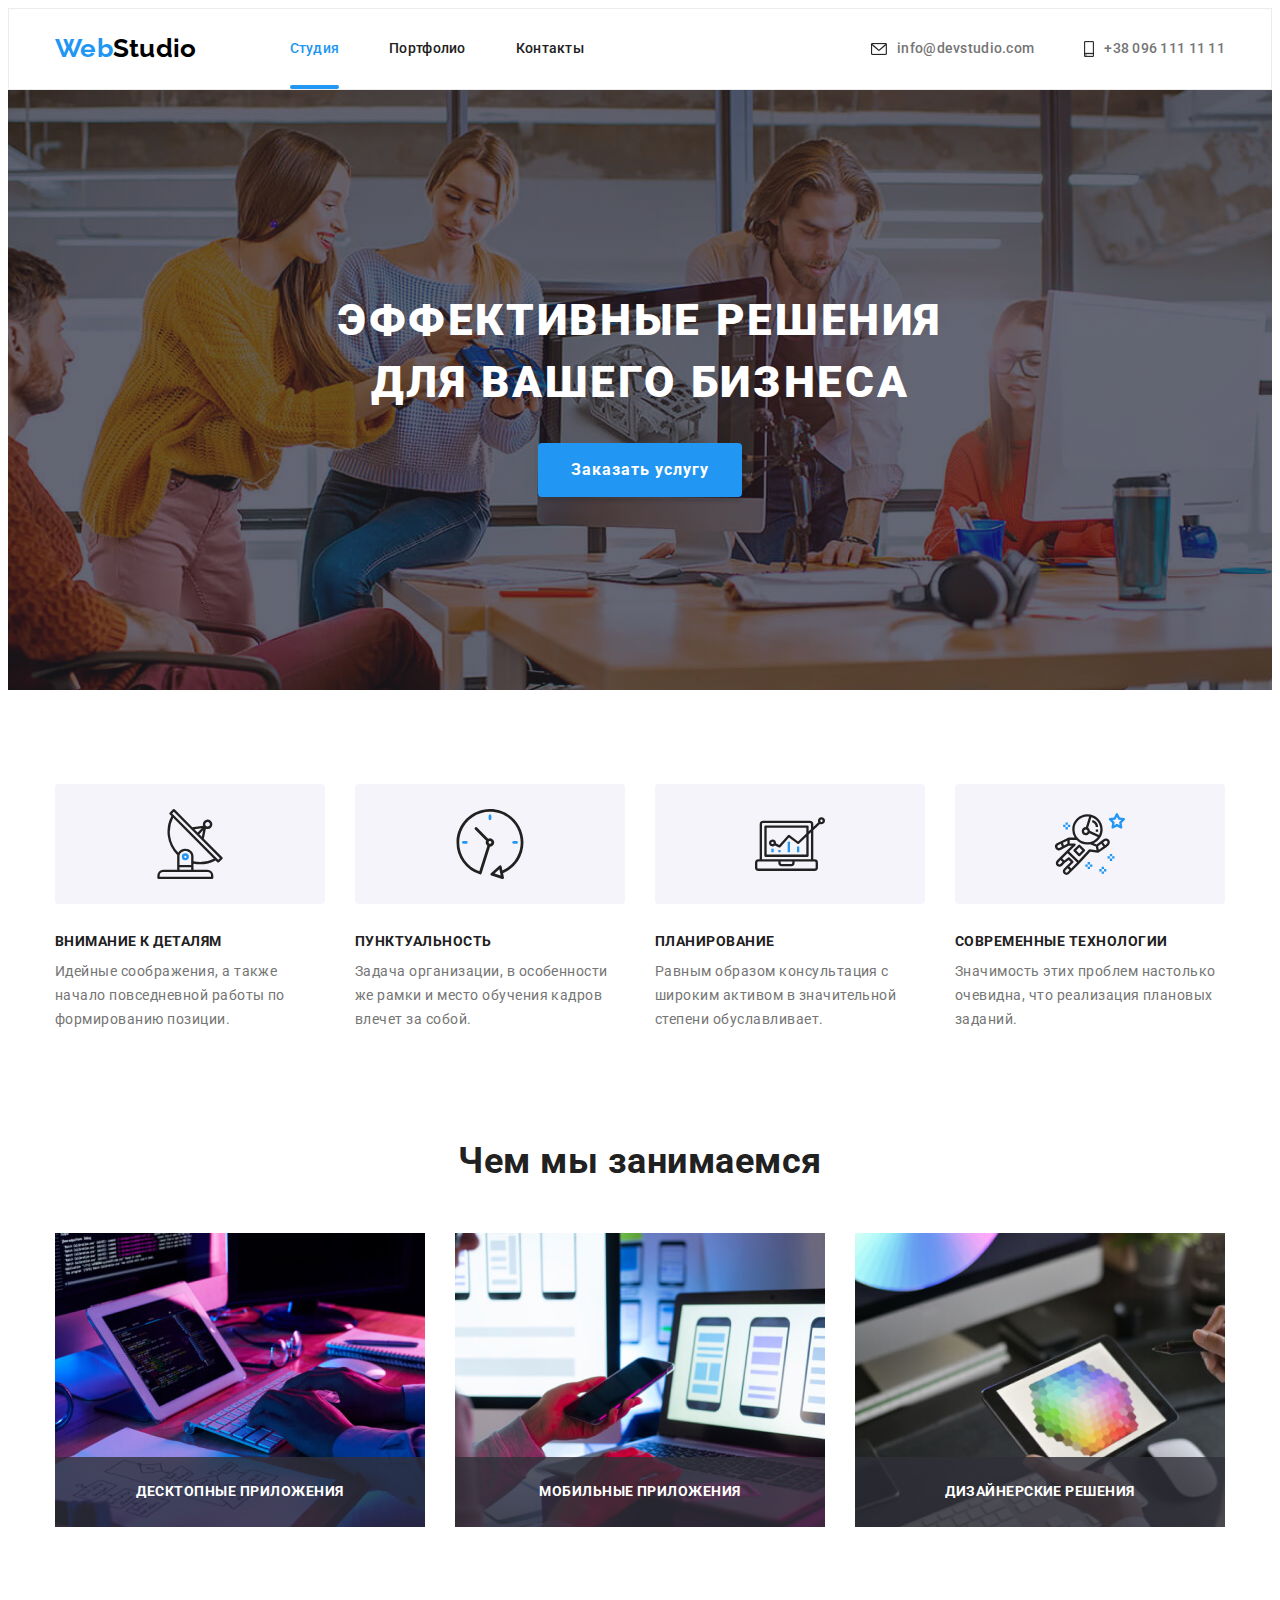
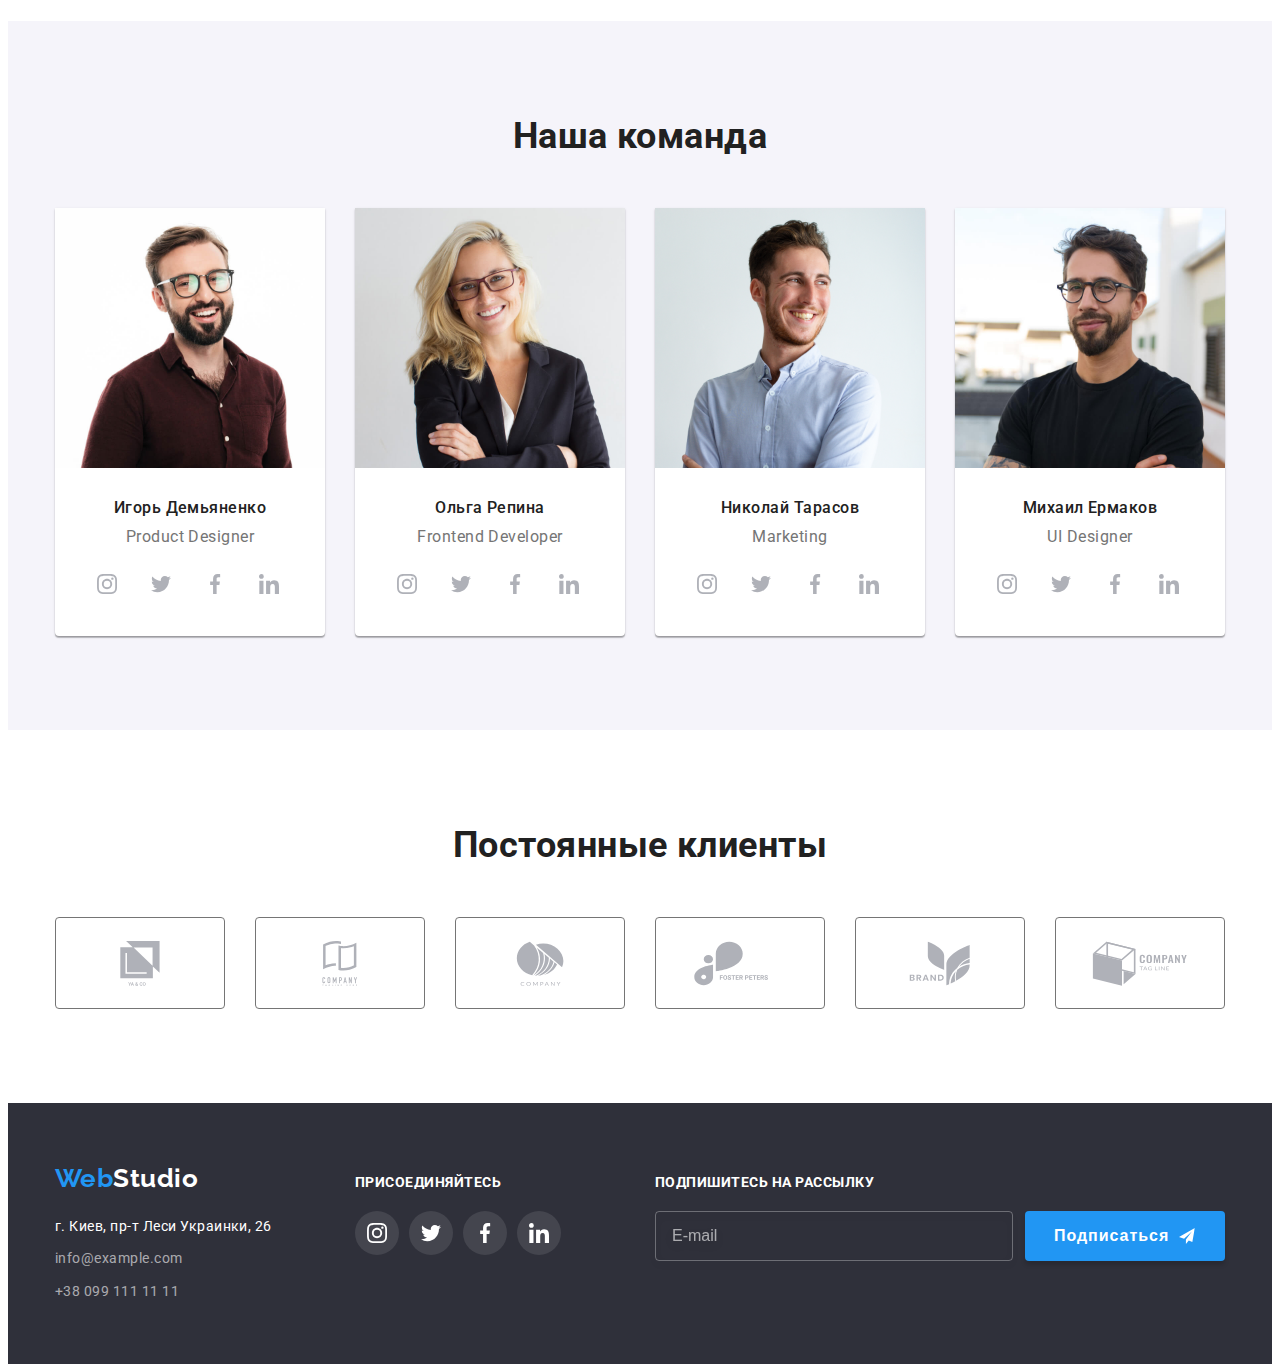
==== index.html @ 67b83950 "Files from H/W 6 copied" ====
<!DOCTYPE html>
<html lang="ru">
  <head>
    <meta charset="UTF-8" />
    <meta http-equiv="X-UA-Compatible" content="IE=edge" />
    <meta name="viewport" content="width=device-width, initial-scale=1.0" />
    <title>Студия</title>
    <link
      rel="stylesheet"
      href="https://cdnjs.cloudflare.com/ajax/libs/modern-normalize/1.0.0/modern-normalize.min.css"
      integrity="sha512-ISS7cAi1PEhQ8jnbJpJZMd29NlhNj4AWYyLOSp2CE/CsHxTCu+r+t0D2yoJudVrd0/8fTVPUVDzY5Tvli75u/g=="
      crossorigin="anonymous"
    />
    <link rel="preconnect" href="https://fonts.gstatic.com" />
    <link
      rel="stylesheet"
      href="https://fonts.googleapis.com/css2?family=Raleway:wght@700&family=Roboto:wght@400;500;700;900&display=swap"
    />
    <link rel="stylesheet" href="./css/main.css" />
  </head>

  <body>
    <!-- Шапка сайта -->
    <header class="header-links">
      <div class="container full-nav">
        <nav class="main-nav">
          <!-- Лого сайта -->
          <div class="full-logo-header">
            <a href="./index.html" lang="en" class="logo-accent link"
              >Web<span class="logo-header link">Studio</span></a
            >
          </div>

          <!-- Навигация на другие страницы -->
          <ul class="site-nav list">
            <li class="item">
              <a href="./index.html" class="link current">Студия</a>
            </li>
            <li class="item">
              <a href="./portfolio.html" class="link">Портфолио</a>
            </li>
            <li class="item"><a href="" class="link">Контакты</a></li>
          </ul>
        </nav>

        <ul class="contacts-header list">
          <li class="item">
            <a href="mailto:info@devstudio.com" class="link">
              <svg class="contacts-icon" width="16" height="12">
                <use href="./images/icons.svg#icon-envelope"></use>
              </svg>
              info@devstudio.com</a
            >
          </li>
          <li class="item">
            <a href="tel:+380961111111" class="link">
              <svg class="contacts-icon" width="10" height="16">
                <use href="./images/icons.svg#icon-smartphone"></use>
              </svg>
              +38 096 111 11 11</a
            >
          </li>
        </ul>
      </div>
    </header>

    <main>
      <!-- Герой -->
      <section class="hero">
        <div class="container">
          <h1 class="hero-title">
            Эффективные решения
            <span class="hero-indent">для вашего бизнеса</span>
          </h1>
          <button data-modal-open type="button" class="hero-button">
            Заказать услугу
          </button>

          <!-- Модальное окно -->
          <div data-modal class="backdrop is-hidden">
            <div class="modal">
              <button
                data-modal-close
                class="modal-close"
                aria-label="Закрыть"
                type="submit"
              >
                <svg class="modal-close-svg">
                  <use href="./images/icons.svg#icon-close"></use>
                </svg>
              </button>

              <form autocomplete="off" class="modal-form">
                <p class="text-modal">
                  Оставьте свои данные, мы вам перезвоним
                </p>
                <label class="form-field">
                  Имя
                  <div class="modal-wrapper">
                    <input
                      type="text"
                      class="form-input"
                      name="name"
                      pattern="^[a-zA-ZА-Яа-яЁё\s]+$"
                    />
                    <svg class="modal-form-svg">
                      <use href="./images/icons.svg#icon-person"></use>
                    </svg>
                  </div>
                </label>

                <label class="form-field">
                  Телефон
                  <div class="modal-wrapper">
                    <input
                      type="tel"
                      class="form-input"
                      name="phone_number"
                      pattern="[0-9]{5,10}"
                    />
                    <svg class="modal-form-svg">
                      <use href="./images/icons.svg#icon-phone"></use>
                    </svg>
                  </div>
                </label>

                <label class="form-field">
                  Почта
                  <div class="modal-wrapper">
                    <input type="email" class="form-input" name="email" />
                    <svg class="modal-form-svg">
                      <use href="./images/icons.svg#icon-email"></use>
                    </svg>
                  </div>
                </label>

                <label class="form-field">
                  <span class="comment">Комментарий</span>
                  <textarea
                    name="comment"
                    placeholder="Введите текст"
                  ></textarea>
                </label>

                <input
                  required
                  type="checkbox"
                  name="terms-checkbox"
                  class="checkbox visually-hidden"
                  id="checkbox"
                />
                <label class="checkbox-label" for="checkbox">
                  Соглашаюсь с рассылкой и принимаю
                  <a
                    class="terms"
                    href="#"
                    target="_blank"
                    rel="noopener noreferrer"
                    >Условия договора</a
                  >
                </label>

                <button class="modal-submit-btn" type="submit">
                  Отправить
                </button>
              </form>
            </div>
          </div>
        </div>
      </section>

      <!-- Преимущества -->
      <section class="section">
        <div class="container">
          <!-- Скрытый смысловой заголовок -->
          <h2 class="visually-hidden">Преимущества</h2>

          <ul class="list benefits">
            <li class="item">
              <div class="thumb-benefits">
                <svg class="benefits-icons-svg">
                  <use href="./images/icons.svg#icon-antenna"></use>
                </svg>
              </div>
              <h3 class="section-title-benefits">Внимание к деталям</h3>
              <p class="section-text-benefits">
                Идейные соображения, а также начало повседневной работы по
                формированию позиции.
              </p>
            </li>

            <li class="item">
              <div class="thumb-benefits">
                <svg class="benefits-icons-svg">
                  <use href="./images/icons.svg#icon-clock"></use>
                </svg>
              </div>
              <h3 class="section-title-benefits">Пунктуальность</h3>
              <p class="section-text-benefits">
                Задача организации, в особенности же рамки и место обучения
                кадров влечет за собой.
              </p>
            </li>

            <li class="item">
              <div class="thumb-benefits">
                <svg class="benefits-icons-svg">
                  <use href="./images/icons.svg#icon-diagram"></use>
                </svg>
              </div>
              <h3 class="section-title-benefits">Планирование</h3>
              <p class="section-text-benefits">
                Равным образом консультация с широким активом в значительной
                степени обуславливает.
              </p>
            </li>

            <li class="item">
              <div class="thumb-benefits">
                <svg class="benefits-icons-svg">
                  <use href="./images/icons.svg#icon-astronaut"></use>
                </svg>
              </div>
              <h3 class="section-title-benefits">Современные технологии</h3>
              <p class="section-text-benefits">
                Значимость этих проблем настолько очевидна, что реализация
                плановых заданий.
              </p>
            </li>
          </ul>
        </div>
      </section>

      <!-- Примеры работ -->
      <section class="section examples">
        <div class="container">
          <h2 class="section-title-main">Чем мы занимаемся</h2>

          <ul class="list examples">
            <li class="examples-element">
              <img
                src="./images/design1.jpg"
                alt="Программирование приложений"
                width="370"
                height="294"
              />
              <div class="overlay-examples">
                <p class="overlay-examples-text">Десктопные приложения</p>
              </div>
            </li>

            <li class="examples-element">
              <img
                src="./images/design2.jpg"
                alt="Создание дизайна приложений"
                width="370"
                height="294"
              />
              <div class="overlay-examples">
                <p class="overlay-examples-text">Мобильные приложения</p>
              </div>
            </li>

            <li class="examples-element">
              <img
                src="./images/design3.jpg"
                alt="Подбор подходящей цветовой гаммы"
                width="370"
                height="294"
              />
              <div class="overlay-examples">
                <p class="overlay-examples-text">Дизайнерские решения</p>
              </div>
            </li>
          </ul>
        </div>
      </section>

      <!-- Команда -->
      <section class="section team">
        <div class="container">
          <h2 class="section-title-main">Наша команда</h2>

          <ul class="list team">
            <li class="team-card">
              <img
                src="./images/product-designer.jpg"
                alt="Фото Игоря Демьяненко"
                width="270"
                height="260"
              />
              <div class="section-team-description">
                <h3 class="section-title-team">Игорь Демьяненко</h3>
                <p class="section-text-team" lang="en">Product Designer</p>

                <!-- Ссылки на соц. сети -->
                <ul class="social-icons">
                  <li class="social-icons-item">
                    <a
                      href=""
                      aria-label="Инстаграм"
                      class="social-icons-link"
                      target="_blank"
                      rel="noopener noreferrer"
                    >
                      <svg class="social-icons-svg">
                        <use href="./images/icons.svg#icon-instagram"></use>
                      </svg>
                    </a>
                  </li>
                  <li class="social-icons-item">
                    <a
                      href=""
                      aria-label="Твиттер"
                      class="social-icons-link"
                      target="_blank"
                      rel="noopener noreferrer"
                    >
                      <svg class="social-icons-svg">
                        <use href="./images/icons.svg#icon-twitter"></use>
                      </svg>
                    </a>
                  </li>
                  <li class="social-icons-item">
                    <a
                      href=""
                      aria-label="Фейсбук"
                      class="social-icons-link"
                      target="_blank"
                      rel="noopener noreferrer"
                    >
                      <svg class="social-icons-svg">
                        <use href="./images/icons.svg#icon-facebook"></use>
                      </svg>
                    </a>
                  </li>
                  <li class="social-icons-item">
                    <a
                      href=""
                      aria-label="Линкедин"
                      class="social-icons-link"
                      target="_blank"
                      rel="noopener noreferrer"
                    >
                      <svg class="social-icons-svg">
                        <use href="./images/icons.svg#icon-linkedin"></use>
                      </svg>
                    </a>
                  </li>
                </ul>
              </div>
            </li>

            <li class="team-card">
              <img
                src="./images/frontend-developer.jpg"
                alt="Фото Ольги Репиной"
                width="270"
                height="260"
              />
              <div class="section-team-description">
                <h3 class="section-title-team">Ольга Репина</h3>
                <p class="section-text-team" lang="en">Frontend Developer</p>

                <!-- Ссылки на соц. сети -->
                <ul class="social-icons">
                  <li class="social-icons-item">
                    <a
                      href=""
                      aria-label="Инстаграм"
                      class="social-icons-link"
                      target="_blank"
                      rel="noopener noreferrer"
                    >
                      <svg class="social-icons-svg">
                        <use href="./images/icons.svg#icon-instagram"></use>
                      </svg>
                    </a>
                  </li>
                  <li class="social-icons-item">
                    <a
                      href=""
                      aria-label="Твиттер"
                      class="social-icons-link"
                      target="_blank"
                      rel="noopener noreferrer"
                    >
                      <svg class="social-icons-svg">
                        <use href="./images/icons.svg#icon-twitter"></use>
                      </svg>
                    </a>
                  </li>
                  <li class="social-icons-item">
                    <a
                      href=""
                      aria-label="Фейсбук"
                      class="social-icons-link"
                      target="_blank"
                      rel="noopener noreferrer"
                    >
                      <svg class="social-icons-svg">
                        <use href="./images/icons.svg#icon-facebook"></use>
                      </svg>
                    </a>
                  </li>
                  <li class="social-icons-item">
                    <a
                      href=""
                      aria-label="Линкедин"
                      class="social-icons-link"
                      target="_blank"
                      rel="noopener noreferrer"
                    >
                      <svg class="social-icons-svg">
                        <use href="./images/icons.svg#icon-linkedin"></use>
                      </svg>
                    </a>
                  </li>
                </ul>
              </div>
            </li>

            <li class="team-card">
              <img
                src="./images/marketing.jpg"
                alt="Фото Николая Тарасова"
                width="270"
                height="260"
              />
              <div class="section-team-description">
                <h3 class="section-title-team">Николай Тарасов</h3>
                <p class="section-text-team" lang="en">Marketing</p>

                <!-- Ссылки на соц. сети -->
                <ul class="social-icons">
                  <li class="social-icons-item">
                    <a
                      href=""
                      aria-label="Инстаграм"
                      class="social-icons-link"
                      target="_blank"
                      rel="noopener noreferrer"
                    >
                      <svg class="social-icons-svg">
                        <use href="./images/icons.svg#icon-instagram"></use>
                      </svg>
                    </a>
                  </li>
                  <li class="social-icons-item">
                    <a
                      href=""
                      aria-label="Твиттер"
                      class="social-icons-link"
                      target="_blank"
                      rel="noopener noreferrer"
                    >
                      <svg class="social-icons-svg">
                        <use href="./images/icons.svg#icon-twitter"></use>
                      </svg>
                    </a>
                  </li>
                  <li class="social-icons-item">
                    <a
                      href=""
                      aria-label="Фейсбук"
                      class="social-icons-link"
                      target="_blank"
                      rel="noopener noreferrer"
                    >
                      <svg class="social-icons-svg">
                        <use href="./images/icons.svg#icon-facebook"></use>
                      </svg>
                    </a>
                  </li>
                  <li class="social-icons-item">
                    <a
                      href=""
                      aria-label="Линкедин"
                      class="social-icons-link"
                      target="_blank"
                      rel="noopener noreferrer"
                    >
                      <svg class="social-icons-svg">
                        <use href="./images/icons.svg#icon-linkedin"></use>
                      </svg>
                    </a>
                  </li>
                </ul>
              </div>
            </li>

            <li class="team-card">
              <img
                src="./images/ui-designer.jpg"
                alt="Фото Михаила Ермакова"
                width="270"
                height="260"
              />
              <div class="section-team-description">
                <h3 class="section-title-team">Михаил Ермаков</h3>
                <p class="section-text-team" lang="en">UI Designer</p>

                <!-- Ссылки на соц. сети -->
                <ul class="social-icons">
                  <li class="social-icons-item">
                    <a
                      href=""
                      aria-label="Инстаграм"
                      class="social-icons-link"
                      target="_blank"
                      rel="noopener noreferrer"
                    >
                      <svg class="social-icons-svg">
                        <use href="./images/icons.svg#icon-instagram"></use>
                      </svg>
                    </a>
                  </li>
                  <li class="social-icons-item">
                    <a
                      href=""
                      aria-label="Твиттер"
                      class="social-icons-link"
                      target="_blank"
                      rel="noopener noreferrer"
                    >
                      <svg class="social-icons-svg">
                        <use href="./images/icons.svg#icon-twitter"></use>
                      </svg>
                    </a>
                  </li>
                  <li class="social-icons-item">
                    <a
                      href=""
                      aria-label="Фейсбук"
                      class="social-icons-link"
                      target="_blank"
                      rel="noopener noreferrer"
                    >
                      <svg class="social-icons-svg">
                        <use href="./images/icons.svg#icon-facebook"></use>
                      </svg>
                    </a>
                  </li>
                  <li class="social-icons-item">
                    <a
                      href=""
                      aria-label="Линкедин"
                      class="social-icons-link"
                      target="_blank"
                      rel="noopener noreferrer"
                    >
                      <svg class="social-icons-svg">
                        <use href="./images/icons.svg#icon-linkedin"></use>
                      </svg>
                    </a>
                  </li>
                </ul>
              </div>
            </li>
          </ul>
        </div>
      </section>

      <!-- Постоянные клиенты -->
      <section class="section">
        <div class="container">
          <h2 class="section-title-main">Постоянные клиенты</h2>
          <ul class="list clients">
            <li class="client-card">
              <a
                href=""
                aria-label="Ya & Co"
                class="client-card-link link"
                target="_blank"
                rel="noopener noreferrer"
              >
                <svg class="client-icons-svg">
                  <use href="./images/icons.svg#icon-group"></use>
                </svg>
              </a>
            </li>

            <li class="client-card">
              <a
                href=""
                aria-label="Company Tagline Here"
                class="client-card-link link"
                target="_blank"
                rel="noopener noreferrer"
              >
                <svg class="client-icons-svg">
                  <use href="./images/icons.svg#icon-group2"></use>
                </svg>
              </a>
            </li>

            <li class="client-card">
              <a
                href=""
                aria-label="Company"
                class="client-card-link link"
                target="_blank"
                rel="noopener noreferrer"
              >
                <svg class="client-icons-svg">
                  <use href="./images/icons.svg#icon-group3"></use>
                </svg>
              </a>
            </li>

            <li class="client-card">
              <a
                href=""
                aria-label="Foster Peters"
                class="client-card-link link"
                target="_blank"
                rel="noopener noreferrer"
              >
                <svg class="client-icons-svg">
                  <use href="./images/icons.svg#icon-group4"></use>
                </svg>
              </a>
            </li>

            <li class="client-card">
              <a
                href=""
                aria-label="Brand"
                class="client-card-link link"
                target="_blank"
                rel="noopener noreferrer"
              >
                <svg class="client-icons-svg">
                  <use href="./images/icons.svg#icon-group5"></use>
                </svg>
              </a>
            </li>

            <li class="client-card">
              <a
                href=""
                aria-label="Company Tag Line"
                class="client-card-link link"
                target="_blank"
                rel="noopener noreferrer"
              >
                <svg class="client-icons-svg">
                  <use href="./images/icons.svg#icon-group6"></use>
                </svg>
              </a>
            </li>
          </ul>
        </div>
      </section>
    </main>

    <!-- Футер -->
    <footer class="footer-links">
      <div class="container">
        <div class="address">
          <div class="full-logo-footer">
            <a href="./index.html" lang="en" class="logo-accent link"
              >Web<span class="logo-footer link">Studio</span></a
            >
          </div>
          <address>
            <ul class="list">
              <li class="footer-address">
                <a
                  class="map-link link"
                  href="https://goo.gl/maps/onrn5g9ZaPqnStBHA"
                  target="_blank"
                  rel="noopener noreferrer"
                  >г. Киев, пр-т Леси Украинки, 26</a
                >
              </li>
              <li class="contacts-footer">
                <a href="mailto:info@example.com" class="link"
                  >info@example.com</a
                >
              </li>
              <li class="contacts-footer">
                <a href="tel:+380991111111" class="link">+38 099 111 11 11</a>
              </li>
            </ul>
          </address>
        </div>

        <!-- Ссылки на соц. сети -->
        <div class="social-media-footer">
          <h3 class="section-title-footer">присоединяйтесь</h3>
          <ul class="social-icons-footer list">
            <li class="social-icons-item">
              <a
                href=""
                aria-label="Инстаграм"
                class="social-icons-link"
                target="_blank"
                rel="noopener noreferrer"
              >
                <svg class="footer social-icons-svg">
                  <use href="./images/icons.svg#icon-instagram"></use>
                </svg>
              </a>
            </li>
            <li class="social-icons-item">
              <a
                href=""
                aria-label="Твиттер"
                class="social-icons-link"
                target="_blank"
                rel="noopener noreferrer"
              >
                <svg class="social-icons-svg">
                  <use href="./images/icons.svg#icon-twitter"></use>
                </svg>
              </a>
            </li>
            <li class="social-icons-item">
              <a
                href=""
                aria-label="Фейсбук"
                class="social-icons-link"
                target="_blank"
                rel="noopener noreferrer"
              >
                <svg class="social-icons-svg">
                  <use href="./images/icons.svg#icon-facebook"></use>
                </svg>
              </a>
            </li>
            <li class="social-icons-item">
              <a
                href=""
                aria-label="Линкедин"
                class="social-icons-link"
                target="_blank"
                rel="noopener noreferrer"
              >
                <svg class="social-icons-svg">
                  <use href="./images/icons.svg#icon-linkedin"></use>
                </svg>
              </a>
            </li>
          </ul>
        </div>

        <!-- Подписаться на рассылку в футере -->
        <div class="subscription-footer">
          <form autocomplete="off" class="footer-form">
            <h3 class="section-title-footer">Подпишитесь на рассылку</h3>
            <div>
              <label class="form-field">
                <input
                  type="email"
                  class="form-input"
                  name="email"
                  placeholder="E-mail"
                />
              </label>

              <button class="mail-submit-btn" type="submit">
                Подписаться
                <svg class="footer-form-svg">
                  <use href="./images/icons.svg#icon-send"></use>
                </svg>
              </button>
            </div>
          </form>
        </div>
      </div>
    </footer>
    <script src="./js/modal.js"></script>
  </body>
</html>
---- css/main.css ----
/* 
* Палитра 
*/

:root {
   --main-font: 'Roboto', sans-serif;
   --logo-font: 'Raleway', sans-serif;
   --accent-color: #2196f3;
   --body-hero-color: #fff;
   --title-color: #212121;
   --footer-contacts-color: rgba(255,255,255,.6);
   --main-text-color: #757575;
   --header-studio-color: #000;
   --hero-btn-shadow: 0px 4px 4px rgba(0,0,0,.15);
   --team-box-shadow: 0px 1px 3px rgba(0,0,0,0.12), 0px 1px 1px rgba(0,0,0,.14), 0px 2px 1px rgba(0,0,0,.2);
   --project-hover: 0px 1px 1px rgba(0,0,0,.12), 0px 4px 4px rgba(0,0,0,.06), 1px 4px 6px rgba(0,0,0,.16);
   --header-border: #ececec;
   --project-border: #eee;
   --bcg-team-color: #f5f4fa;
   --bcg-footer-color: #2f303a;
   --bcg-hero-color: #c4c4c4;
   --hero-overlay: rgba(47,48,58,.4), rgba(47,48,58,.4);
   --portfolio-btn-shadow: 0px 3px 1px rgba(0,0,0,.1), 0px 1px 2px rgba(0,0,0,.08), 0px 2px 2px rgba(0,0,0,.12);
   --social-icons-team: #afb1b8;
   --bcg-footer-icons: rgba(255,255,255,.1);
   --backdrop-color:  rgba(0,0,0,.2);
   --modal-window-shadow: 0px 1px 3px rgba(0,0,0,.12), 0px 1px 1px rgba(0,0,0,.14), 0px 2px 1px rgba(0,0,0,.2);
   --modal-close-btn: #0000001A;
   --trans-duration: 250ms;
   --trans-timing: cubic-bezier(.4,0,.2,1);
   --overlay-portfolio-bcg: rgba(33,150,243,.9);
   --overlay-examples-bcg: rgba(47,48,58,.8);
   --modal-fields-border: rgba(33,33,33,.2);
   --placeholder-modal: rgba(117,117,117,.5);
   --placeholder-footer: rgba(255,255,255,.6);
   --border-footer-mail: rgba(255,255,255,.3);
   --input-footer-mail: drop-shadow(0px 4px 4px rgba(0,0,0,.15));
   --btn-bcg-focus: #188CE8;
}

/* 
* Общие стили для хедера (лого, навигация, контакты) и шрифты
*/


html { box-sizing: border-box; }

*,
*::after,
*::before {
	box-sizing: inherit;
}

h1,
h2,
h3,
h4,
h5,
h6,
p {
	margin-top: 0;
}

body {
   font-family: var(--main-font);
   letter-spacing: .03em;
   color: var(--main-text-color);

   background-color: var(--body-hero-color);
}

.list { 
   list-style: none; 
   padding-left: 0;
	margin: 0;
}

.flex-element-link,
.link { 
   text-decoration: none; 
}

.section { padding: 94px 0; }

.container {
   width: 1200px;
   padding-left: 15px;
   padding-right: 15px;
   margin: 0 auto;
}

.full-nav,
.main-nav {
   display: flex;
   align-items: center;
}

.header-links {
   font-size: 14px;
   font-weight: 500;
   line-height: 1.14;
   letter-spacing: .02em;

   border: 1px solid var(--header-border);
}

.full-logo-header { 
   padding-top: 24px;
   padding-bottom: 25px;
}

.logo-accent {
   font-family: var(--logo-font);
   font-size: 26px;
   font-weight: 700;
   line-height: 1.2;
}

.logo-header {
   font-family: var(--logo-font);
   font-size: 26px;
   font-weight: 700;
   line-height: 1.2;
   color: var(--header-studio-color);

   transition: color var(--trans-duration) var(--trans-timing);
}

.logo-accent,
.logo-header:hover,
.logo-header:focus,
.site-nav .link:hover,
.site-nav .link:focus,
.site-nav .link.current,
.contacts-header .link:hover,
.contacts-header .link:focus {
   color: var(--accent-color);
}

.site-nav { 
   display: flex;
   margin-left: 93px;
}

.site-nav .item:not(:last-child) { margin-right: 50px; }

.site-nav .link { 
   display: block;
   padding-top: 32px;
   padding-bottom: 32px;

   color: var(--title-color); 

   transition: color var(--trans-duration) var(--trans-timing);
}

.site-nav .current { position: relative; }

.site-nav .current::after {
   position: absolute;
   bottom: 0;

   display: block;
   width: 100%;
   height: 4px;

   background-color: var(--accent-color);
   border-radius: 2px;
   content: "";
}

.contacts-header { 
   display: flex; 
   margin-left: auto;
}

.contacts-header .item + .item { margin-left: 50px; }

.contacts-header .link { 
   display: flex;
   align-items: center;
   padding-top: 32px;
   padding-bottom: 32px;

   color: var(--main-text-color); 

   transition: color var(--trans-duration) var(--trans-timing);
}

.contacts-icon { 
   margin-right: 10px;

   stroke: currentColor;
}

/* 
* Общие стили для основного контента (стиль текста, списков, кнопок и ссылок)
*/

.section-title-main {
   margin-bottom: 50px;

   font-size: 36px;
   font-weight: 700;
   line-height: 1.2;
   color: var(--title-color);
   text-align: center;
}

.visually-hidden {
   position: absolute;

   width: 1px;
   height: 1px;
   padding: 0;
   margin: -1px;

   white-space: nowrap;
   clip-path: inset(100%);
   clip: rect(0 0 0 0);
   overflow: hidden;

   border: 0;
}

.hero-button,
.portfolio-button {
   font-family: inherit;
   cursor: pointer;
}

img {
   display: block;
   height: auto;
   max-width: 100%;
   margin: 0;
}

/* 
* Основной контент страницы "Студия" (герой, преимущества, примеры работ и презентация команды)
*/

/* Герой - главный баннер (слоган и кнопка "Заказать услугу") */ 
.hero { 
   height: 600px;
   max-width: 1600px;
   padding-top: 200px;
   padding-bottom: 200px;
   margin-left: auto;
   margin-right: auto;

   text-align: center; 

   background-color: var(--bcg-hero-color);
   background-image: linear-gradient(to top, var(--hero-overlay)), url(../images/hero.jpg);
   background-position: center;
   background-repeat: no-repeat;
   background-size: cover;
}

.hero-title {
   margin-bottom: 30px;

   font-size: 44px;
   font-weight: 900;
   line-height: 1.4;
   letter-spacing: .06em;
   color: var(--body-hero-color);
   text-transform: uppercase;
}

.hero-indent { display: block; }

.mail-submit-btn,
.modal-submit-btn,
.hero-button {
   min-width: 200px;
   padding: 10px 32px;

   font-size: 16px;
   font-weight: 700;
   line-height: 2;
   letter-spacing: .06em;
   color: var(--body-hero-color);
   text-align: center;

   background-color: var(--accent-color);
   border: 1px solid transparent;
   border-radius: 4px;
   box-shadow: var(--hero-btn-shadow);
   transition: background-color var(--trans-duration) var(--trans-timing);
}

.mail-submit-btn:hover,
.mail-submit-btn:focus,
.modal-submit-btn:hover,
.modal-submit-btn:focus,
.hero-button:hover,
.hero-button:focus {
   background-color: var(--btn-bcg-focus);
}

/* Модальное окно */
.backdrop {
   position: fixed;
   top: 0;
   left: 0;

   width: 100%;
   height: 100%;

   background-color: var(--backdrop-color);
   opacity: 1;
   transition: opacity var(--trans-duration) var(--trans-timing);
}

.backdrop.is-hidden {
   pointer-events: none;

   opacity: 0;
   visibility: hidden;
   transition: opacity var(--trans-duration) var(--trans-timing), visibility var(--trans-duration) var(--trans-timing);
}

.backdrop.is-hidden .modal {
   opacity: 0;
   transform: translate(-50%, -50%) scale(0.9);
   transition: opacity var(--trans-duration) var(--trans-timing), transform var(--trans-duration) var(--trans-timing);
}

.modal {
   position: absolute;
   top: 50%;
   left: 50%;

   padding: 40px;
   width: 100%;
   max-width: 528px;
   min-height: 581px;

   background-color: var(--body-hero-color);
   box-shadow: var(--modal-window-shadow);
   border-radius: 4px;
   
   opacity: 1;
   transform: translate(-50%, -50%) scale(1);
   transition: transform var(--trans-duration) var(--trans-timing), opacity var(--trans-duration) var(--trans-timing);
}

.modal-close {
   position: absolute;
   top: 8px;
   right: 8px;

   display: flex;
   align-items: center;
   width: 30px;
   height: 30px;
   padding: 6px;

   background-color: var(--body-hero-color);
   border: 1px solid var(--modal-close-btn);
   border-radius: 30px;
   transition: fill var(--trans-duration) var(--trans-timing);
}

.modal-form-svg,
.modal-close-svg {
   width: 18px;
   height: 18px;

   fill: var(--header-studio-color);
}

.modal-close:hover .modal-close-svg,
.modal-close:focus .modal-close-svg {
   fill: var(--accent-color);
}

.text-modal {
   margin: 0;

   font-weight: 700;
   font-size: 20px;
   line-height: 1.15;
   text-align: center;
   color: var(--title-color);
}

.form-field {
   display: inline-block;

   width: 100%;
   margin-top: 10px;

   font-size: 12px;
   line-height: 1.16;
   letter-spacing: .01em;
   text-align: left; 
}

.form-field input {
   height: 40px;
   padding: 11px 12px 11px 39px;
}

.form-field input:focus:invalid + .modal-form-svg,
.form-field input:focus:invalid {
   color: red;
   fill: red;

   border-color: red;
}

.form-field input,
.form-field textarea {
   width: 100%;

   border: 1px solid var(--modal-fields-border);
   border-radius: 4px;
   transition: border var(--trans-duration) var(--trans-timing);
}

.form-field input:focus,
.form-field textarea:focus {
   border: 1px solid var(--accent-color);
   outline: none;
}

.form-field input:focus + .modal-form-svg { fill: var(--accent-color); }

.modal-wrapper {
   position: relative;

   padding-top: 4px;
}

.modal-form-svg {
   position: absolute;
   bottom: 11px;
   left: 12px;

   fill: var(--title-color);
}

.comment {
   display: inline-block;

   margin-bottom: 4px;
}

.form-field textarea {
   height: 120px;
   padding: 12px 16px;

   resize: none;
}

.form-field textarea::placeholder {
   font-size: 14px;
   line-height: 1.14;
   letter-spacing: .01em;
   color: var(--placeholder-modal);
}

.checkbox-label {
   display: inline-block;
   justify-content: center;

   margin-top: 20px;
   margin-bottom: 30px;

   font-size: 14px;
   line-height: 1.7;
   text-align: center;
}

.checkbox-label .terms {
   color: var(--accent-color);
}

.checkbox-label::before {
   display: inline-block;

   width: 16px;
   height: 15px;
   margin-right: 5px;

   border: 2px solid var(--title-color);
   border-radius: 2px;
   content: "";
   transform: translateY(15%);
   transition: border var(--trans-duration) var(--trans-timing);
}

.checkbox-label::before:focus {
   border: 1px solid var(--accent-color);
   outline: none;
}

.checkbox:checked + .checkbox-label::before {
   background-color: var(--accent-color);
   background-image: url("../images/check.svg");
   background-size: contain;
   background-position: center;
   background-repeat: no-repeat;
   background-origin: border-box;
   border-color: var(--accent-color);
   transition: background-color var(--trans-duration) var(--trans-timing), background-image var(--trans-duration) var(--trans-timing);
}

/* Преимущества работы со студией */
.benefits { display: flex; }

.benefits .item { width: 270px; }

.benefits .item:not(:last-child) { margin-right: 30px; }

.thumb-benefits { 
   display: flex;
   align-items: center;
   justify-content: center;

   height: 120px;
   margin-bottom: 30px;

   background-color: var(--bcg-team-color); 
   border-radius: 4px;
}

.benefits-icons-svg { height: 70px; }

.overlay-examples-text,
.section-title-benefits {
   font-size: 14px;
   font-weight: 700;
   line-height: 1.14;
   color: var(--title-color);
   text-transform: uppercase;
}

.section-title-benefits,
.section-title-team {
   margin-bottom: 10px;
}

.section-text-benefits {
   font-size: 14px;
   line-height: 1.7;   
}

/* Примеры работ */
.examples { padding-top: 0; }

.examples .list { display: flex; }

.examples-element:not(:last-child) { margin-right: 30px; }

.examples-element { position: relative; }

.overlay-examples {
   position: absolute;
   bottom: 0;
   left: 0;

   display: flex;
   align-items: center;
   justify-content: center;
   width: 100%;
   height: 70px;

   background-color: var(--overlay-examples-bcg);
}

.overlay-examples-text {
   margin: 0;

   color: var(--body-hero-color);
}

/* Команда - секция с именами, должностями и фото */
.team { background-color: var(--bcg-team-color); }

.team .list { display: flex; }

.team-card { 
   width: 270px;
   margin-right: 0;

   background: var(--body-hero-color);
   border-radius: 0px 0px 4px 4px;
   box-shadow: var(--team-box-shadow);
}

.team-card:not(:last-child) { margin-right: 30px; }

.section-team-description { padding: 30px; }

.section-title-team {
   font-size: 16px;
   font-weight: 500;
   line-height: 1.2;
   color: var(--title-color);
   text-align: center;
}

.section-text-team {
   margin-bottom: 16px;

   font-size: 16px;
   line-height: 1.2;
   text-align: center;
}

/* Ссылки на соц. сети в команде */
.social-icons-footer,
.social-icons {
   display: inline-flex;
   padding-left: 0;

   list-style: none; 
}

.social-icons-item:not(:last-child) { margin-right: 10px; }

.social-icons-link {
   display: flex;
   align-items: center;
   justify-content: center;
   width: 44px;
   height: 44px;

   border-radius: 50%;
   transition: fill var(--trans-duration) var(--trans-timing), background-color var(--trans-duration) var(--trans-timing);
}

.social-icons-svg {
   width: 20px;
   height: 20px;

   fill: var(--social-icons-team);

   transition: fill var(--trans-duration) var(--trans-timing);
}

.social-icons-link:hover .social-icons-svg, 
.social-icons-link:focus .social-icons-svg { 
   fill: var(--body-hero-color); 
}

.social-icons-link:hover,
.social-icons-link:focus { 
   background-color: var(--accent-color); 
}

/* Постоянные клиенты */
.clients {
   display: flex;
   align-items: center;
   justify-content: center;
}

.client-card:not(:last-child) { margin-right: 30px; }

.client-card-link {
   display: flex;
   align-items: center;
   justify-content: center;
   height: 92px;
   width: 170px;

   border: 1px solid var(--main-text-color);
   box-sizing: border-box;
   border-radius: 4px;
   transition: fill var(--trans-duration) var(--trans-timing), border-color var(--trans-duration) var(--trans-timing);
}

.client-icons-svg { 
   width: 106px;
   height: 45px;

   fill: var(--social-icons-team);
   transition: fill var(--trans-duration) var(--trans-timing);
}

.client-card-link:hover,
.client-card-link:focus,
.client-card-link:hover .client-icons-svg,
.client-card-link:focus .client-icons-svg { 
   fill: var(--accent-color); 
   border-color: var(--accent-color);
}

/* 
* Общие стили для футера (лого, ссылки с адресом и контактами)
*/

.footer-links {
   padding: 60px 15px;
   margin: 0 auto;

   background-color: var(--bcg-footer-color);
}

.footer-links .container { 
   display: flex;
   width: 1200px;
   align-items: baseline;
   flex-wrap: nowrap;

   font-family: var(--main-font); 
}

.social-media-footer { margin-right: 30px; }

.address,
.social-media-footer {
   width: 270px;
}

.footer-links .address { 
   margin-right: 30px; 
}

.full-logo-footer { 
   margin-bottom: 20px;
}

.logo-footer {
   font-family: var(--logo-font);
   font-size: 26px;
   font-weight: 700;
   line-height: 1.2;
}

.map-link,
.logo-footer {
   color: var(--body-hero-color);

   transition: color var(--trans-duration) var(--trans-timing);
}

.contacts-footer { margin-top: 9px; }

.contacts-footer .link { 
   color: var(--footer-contacts-color); 

   transition: color var(--trans-duration) var(--trans-timing);
}

.map-link,
.contacts-footer {
   font-size: 14px;
   font-style: normal;
   line-height: 1.7;
}

.logo-footer:hover,
.logo-footer:focus,
.map-link:hover,
.map-link:focus,
.contacts-footer .link:hover,
.contacts-footer .link:focus {
   color: var(--accent-color);
}

/* Ссылки на соц. сети в футере */
.section-title-footer {
   margin-bottom: 20px;

   font-style: normal;
   font-size: 14px;
   font-weight: 700;
   line-height: 1.17;
   color: var(--body-hero-color);
   text-transform: uppercase;
}

.social-icons-footer .social-icons-svg { fill: var(--body-hero-color); }

.social-icons-footer .social-icons-link { 
   background-color: var(--bcg-footer-icons); 
   transition: background-color var(--trans-duration) var(--trans-timing);
}

.social-icons-link:hover,
.social-icons-link:focus { 
   background-color: var(--accent-color); 
}

/* Подписаться на рассылку в футере */
.subscription-footer {
   margin-left: auto;
}

.footer-form .form-field { margin-top: 0; }

.footer-form div { 
   display: flex;
   align-items: center;
}

.footer-form input {
   width: 358px;
   height: 50px;
   padding: 15px 16px;

   background: transparent;
   border: 1px solid var(--border-footer-mail);
   border-radius: 4px;
   outline: none;
   filter: var(--input-footer-mail);
   transition: border var(--trans-duration) var(--trans-timing);
}

.footer-form input,
.footer-form input::placeholder {
   font-size: 16px;
   line-height: 1.25;
   color: var(--placeholder-footer);
}

.footer-form input:focus {
   border: 1px solid var(--accent-color);
}

.mail-submit-btn {
   display: flex;
   justify-content: center;
   align-items: center;
   width: 200px;
   height: 50px;
   padding-left: 28px;
   padding-right: 29px;
   margin-left: 12px;
}

.mail-submit-btn::after .footer-form-svg {
   width: 24px;
   height: 24px;

   content: "";
}

.footer-form-svg {
   width: 24px;
   height: 24px;
   margin-left: 10px;

   fill: var(--body-hero-color);
}

/* 
* Основной контент страницы "Портфолио" (фильтр из кнопок и примеры проектов)
*/

.filter { 
   display: flex;
   justify-content: center;
   margin-bottom: 50px;

   text-align: center; 
}

.filter-item:not(:last-child) { margin-right: 8px; }

.portfolio-button {
   display: inline-block;
   min-width: 73px;
   padding: 6px 22px;

   font-size: 16px;
   font-weight: 500;
   line-height: 1.6;
   color: var(--title-color);
   text-align: center;

   background-color: var(--bcg-team-color);
   border: 1px solid transparent;
   border-radius: 4px;
   transition: color var(--trans-duration) var(--trans-timing), background-color var(--trans-duration) var(--trans-timing), box-shadow var(--trans-duration) var(--trans-timing);
}

.portfolio-button.current,
.portfolio-button:hover,
.portfolio-button:focus {
   color: var(--body-hero-color);

   background-color: var(--accent-color);
   box-shadow: var(--portfolio-btn-shadow);
}

/* Примеры работ */
.flex {
   display: flex;
   flex-wrap: wrap;
}

.flex-element { 
   width: 370px;
   margin-bottom: 30px; 
   margin-right: 30px;
}

.flex-element-link { 
   display: block; 

   transition: box-shadow var(--trans-duration) var(--trans-timing), opacity var(--trans-duration) var(--trans-timing);
}

.flex-element-link:hover,
.flex-element-link:focus { 
   box-shadow: var(--project-hover);
}

.flex-element:nth-child(3n) { margin-right: 0; }

.flex-element:nth-last-child(-n + 3) { margin-bottom: 0; }

.section-project-description {
   padding: 20px 24px;
   margin-bottom: 0;

   border: 1px solid var(--project-border);
   border-top: 0;
}

.section-title-project {
   margin-bottom: 4px;

   font-size: 18px;
   font-weight: 700;
   line-height: 2;
   letter-spacing: .06em;
   color: var(--title-color);
}

.section-text-project {
   margin-bottom: 0;

   color: var(--main-text-color);
   font-size: 16px;
   line-height: 2;
}

.flex-img { 
   position: relative; 

   overflow: hidden;
}

.overlay-project {
   position: absolute;
   top: 0;

   display: inline-block;
   width: 100%;
   height: 100%;
   padding: 63px 24px;

   opacity: 0;
   content: "";
   transform: translateY(100%);
   background-color: var(--overlay-portfolio-bcg);
   transition: opacity var(--trans-duration) var(--trans-timing), transform var(--trans-duration) var(--trans-timing);
}

.flex-element-link:hover .overlay-project,
.flex-element-link:focus .overlay-project {
   opacity: 1;
   transform: translateY(0);
}

.overlay-project-text {
   font-size: 18px;
   line-height: 1.5;
   color: var(--body-hero-color);
}
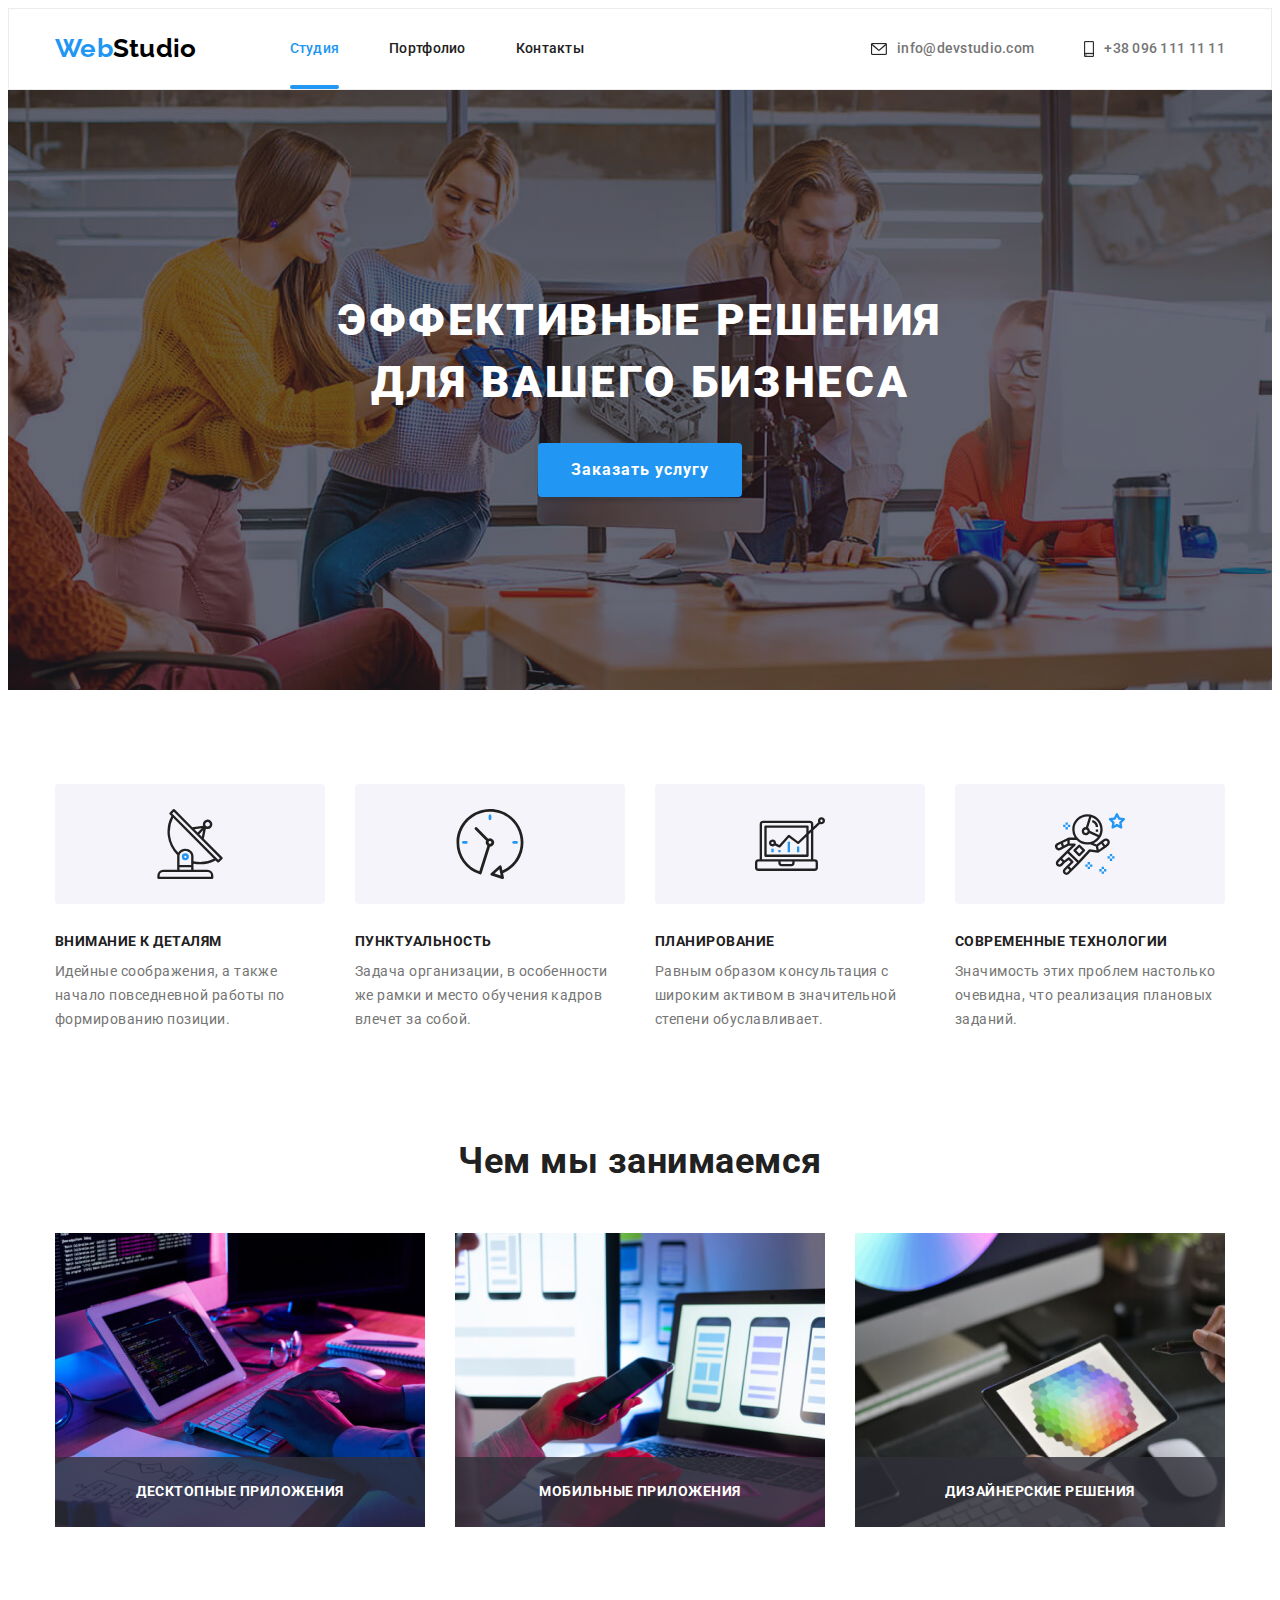
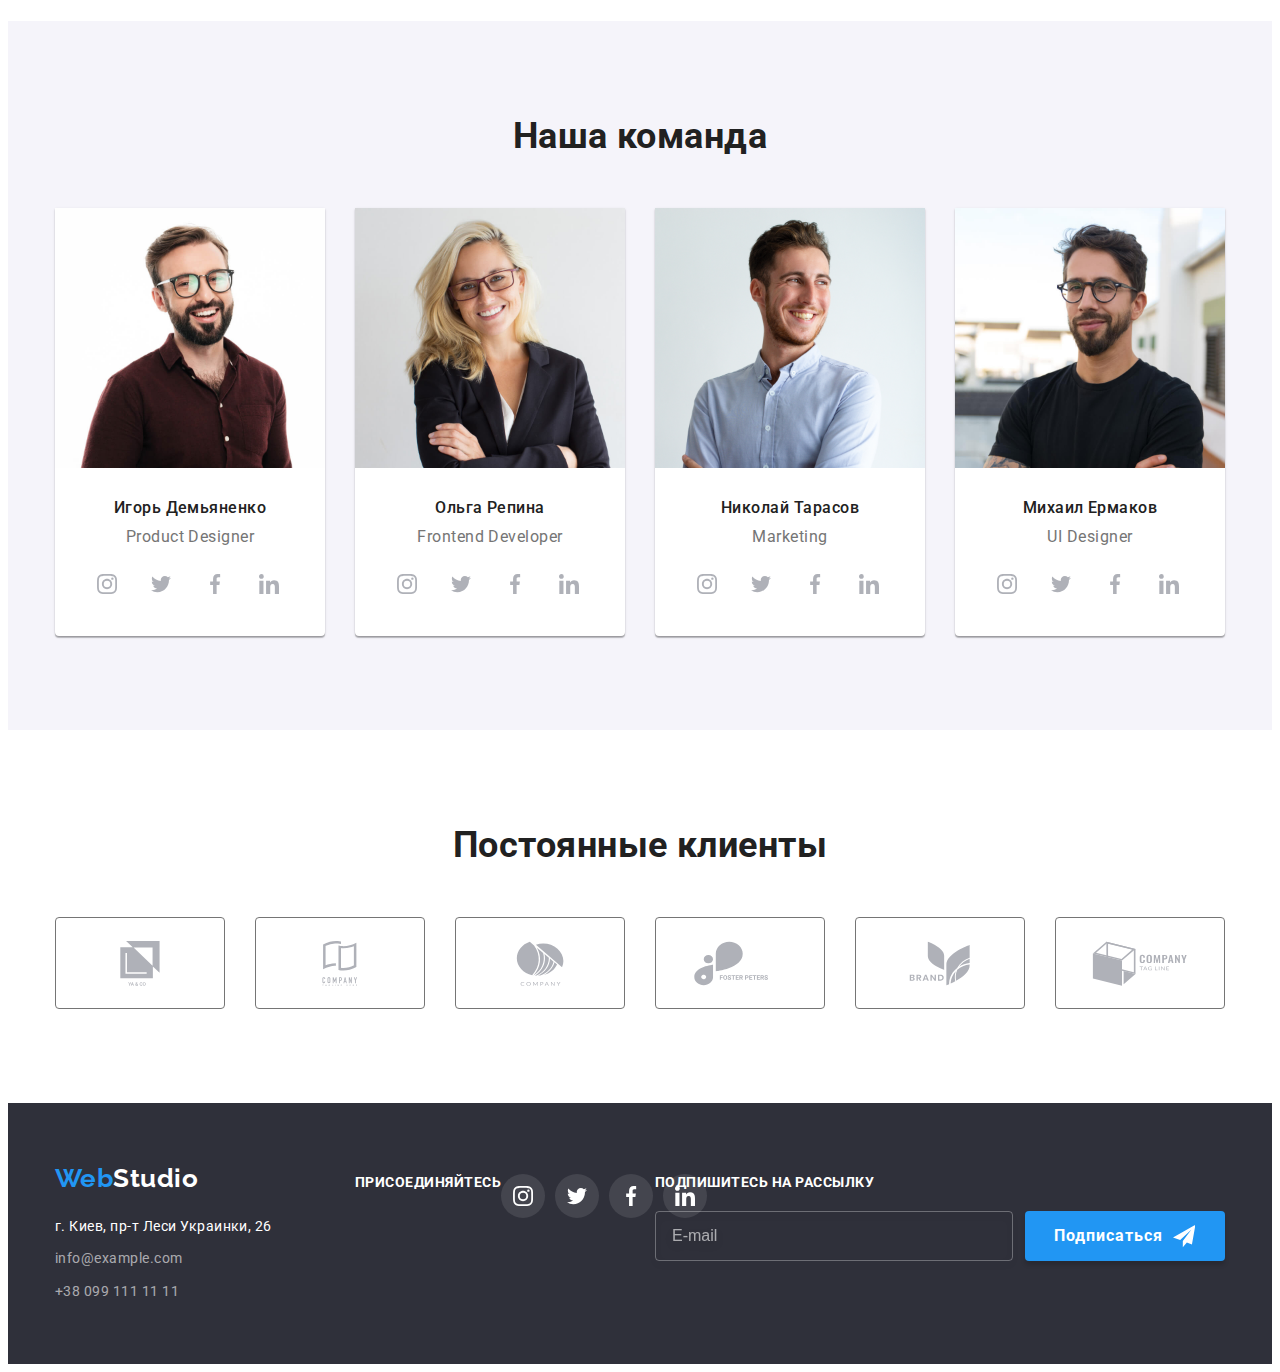
==== commit 481d2f5c: "Renaming classes / BEM" ====
--- a/index.html
+++ b/index.html
@@ -25,36 +25,43 @@
       <div class="container full-nav">
         <nav class="main-nav">
           <!-- Лого сайта -->
-          <div class="full-logo-header">
-            <a href="./index.html" lang="en" class="logo-accent link"
-              >Web<span class="logo-header link">Studio</span></a
-            >
-          </div>
+          <a href="./index.html" lang="en" class="logo-accent link"
+            >Web<span class="logo-header link">Studio</span></a
+          >
 
           <!-- Навигация на другие страницы -->
           <ul class="site-nav list">
-            <li class="item">
-              <a href="./index.html" class="link current">Студия</a>
-            </li>
-            <li class="item">
-              <a href="./portfolio.html" class="link">Портфолио</a>
-            </li>
-            <li class="item"><a href="" class="link">Контакты</a></li>
+            <li class="site-nav__item">
+              <a href="./index.html" class="site-nav__link link current"
+                >Студия</a
+              >
+            </li>
+            <li class="site-nav__item">
+              <a href="./portfolio.html" class="site-nav__link link"
+                >Портфолио</a
+              >
+            </li>
+            <li class="site-nav__item">
+              <a href="" class="site-nav__link link">Контакты</a>
+            </li>
           </ul>
         </nav>
 
         <ul class="contacts-header list">
-          <li class="item">
-            <a href="mailto:info@devstudio.com" class="link">
-              <svg class="contacts-icon" width="16" height="12">
+          <li class="contacts-header__item">
+            <a
+              href="mailto:info@devstudio.com"
+              class="contacts-header__link link"
+            >
+              <svg class="contacts-header__icon" width="16" height="12">
                 <use href="./images/icons.svg#icon-envelope"></use>
               </svg>
               info@devstudio.com</a
             >
           </li>
-          <li class="item">
-            <a href="tel:+380961111111" class="link">
-              <svg class="contacts-icon" width="10" height="16">
+          <li class="contacts-header__item">
+            <a href="tel:+380961111111" class="contacts-header__link link">
+              <svg class="contacts-header__icon" width="10" height="16">
                 <use href="./images/icons.svg#icon-smartphone"></use>
               </svg>
               +38 096 111 11 11</a
@@ -68,104 +75,13 @@
       <!-- Герой -->
       <section class="hero">
         <div class="container">
-          <h1 class="hero-title">
+          <h1 class="hero__title">
             Эффективные решения
-            <span class="hero-indent">для вашего бизнеса</span>
+            <span class="hero__indent">для вашего бизнеса</span>
           </h1>
-          <button data-modal-open type="button" class="hero-button">
+          <button data-modal-open type="button" class="hero__button">
             Заказать услугу
           </button>
-
-          <!-- Модальное окно -->
-          <div data-modal class="backdrop is-hidden">
-            <div class="modal">
-              <button
-                data-modal-close
-                class="modal-close"
-                aria-label="Закрыть"
-                type="submit"
-              >
-                <svg class="modal-close-svg">
-                  <use href="./images/icons.svg#icon-close"></use>
-                </svg>
-              </button>
-
-              <form autocomplete="off" class="modal-form">
-                <p class="text-modal">
-                  Оставьте свои данные, мы вам перезвоним
-                </p>
-                <label class="form-field">
-                  Имя
-                  <div class="modal-wrapper">
-                    <input
-                      type="text"
-                      class="form-input"
-                      name="name"
-                      pattern="^[a-zA-ZА-Яа-яЁё\s]+$"
-                    />
-                    <svg class="modal-form-svg">
-                      <use href="./images/icons.svg#icon-person"></use>
-                    </svg>
-                  </div>
-                </label>
-
-                <label class="form-field">
-                  Телефон
-                  <div class="modal-wrapper">
-                    <input
-                      type="tel"
-                      class="form-input"
-                      name="phone_number"
-                      pattern="[0-9]{5,10}"
-                    />
-                    <svg class="modal-form-svg">
-                      <use href="./images/icons.svg#icon-phone"></use>
-                    </svg>
-                  </div>
-                </label>
-
-                <label class="form-field">
-                  Почта
-                  <div class="modal-wrapper">
-                    <input type="email" class="form-input" name="email" />
-                    <svg class="modal-form-svg">
-                      <use href="./images/icons.svg#icon-email"></use>
-                    </svg>
-                  </div>
-                </label>
-
-                <label class="form-field">
-                  <span class="comment">Комментарий</span>
-                  <textarea
-                    name="comment"
-                    placeholder="Введите текст"
-                  ></textarea>
-                </label>
-
-                <input
-                  required
-                  type="checkbox"
-                  name="terms-checkbox"
-                  class="checkbox visually-hidden"
-                  id="checkbox"
-                />
-                <label class="checkbox-label" for="checkbox">
-                  Соглашаюсь с рассылкой и принимаю
-                  <a
-                    class="terms"
-                    href="#"
-                    target="_blank"
-                    rel="noopener noreferrer"
-                    >Условия договора</a
-                  >
-                </label>
-
-                <button class="modal-submit-btn" type="submit">
-                  Отправить
-                </button>
-              </form>
-            </div>
-          </div>
         </div>
       </section>
 
@@ -176,53 +92,53 @@
           <h2 class="visually-hidden">Преимущества</h2>
 
           <ul class="list benefits">
-            <li class="item">
-              <div class="thumb-benefits">
-                <svg class="benefits-icons-svg">
+            <li class="benefits__item">
+              <div class="benefits__thumb">
+                <svg class="benefits__icon">
                   <use href="./images/icons.svg#icon-antenna"></use>
                 </svg>
               </div>
-              <h3 class="section-title-benefits">Внимание к деталям</h3>
-              <p class="section-text-benefits">
+              <h3 class="benefits__title">Внимание к деталям</h3>
+              <p class="benefits__text">
                 Идейные соображения, а также начало повседневной работы по
                 формированию позиции.
               </p>
             </li>
 
-            <li class="item">
-              <div class="thumb-benefits">
-                <svg class="benefits-icons-svg">
+            <li class="benefits__item">
+              <div class="benefits__thumb">
+                <svg class="benefits__icon">
                   <use href="./images/icons.svg#icon-clock"></use>
                 </svg>
               </div>
-              <h3 class="section-title-benefits">Пунктуальность</h3>
-              <p class="section-text-benefits">
+              <h3 class="benefits__title">Пунктуальность</h3>
+              <p class="benefits__text">
                 Задача организации, в особенности же рамки и место обучения
                 кадров влечет за собой.
               </p>
             </li>
 
-            <li class="item">
-              <div class="thumb-benefits">
-                <svg class="benefits-icons-svg">
+            <li class="benefits__item">
+              <div class="benefits__thumb">
+                <svg class="benefits__icon">
                   <use href="./images/icons.svg#icon-diagram"></use>
                 </svg>
               </div>
-              <h3 class="section-title-benefits">Планирование</h3>
-              <p class="section-text-benefits">
+              <h3 class="benefits__title">Планирование</h3>
+              <p class="benefits__text">
                 Равным образом консультация с широким активом в значительной
                 степени обуславливает.
               </p>
             </li>
 
-            <li class="item">
-              <div class="thumb-benefits">
-                <svg class="benefits-icons-svg">
+            <li class="benefits__item">
+              <div class="benefits__thumb">
+                <svg class="benefits__icon">
                   <use href="./images/icons.svg#icon-astronaut"></use>
                 </svg>
               </div>
-              <h3 class="section-title-benefits">Современные технологии</h3>
-              <p class="section-text-benefits">
+              <h3 class="benefits__title">Современные технологии</h3>
+              <p class="benefits__text">
                 Значимость этих проблем настолько очевидна, что реализация
                 плановых заданий.
               </p>
@@ -234,42 +150,42 @@
       <!-- Примеры работ -->
       <section class="section examples">
         <div class="container">
-          <h2 class="section-title-main">Чем мы занимаемся</h2>
+          <h2 class="main__title">Чем мы занимаемся</h2>
 
           <ul class="list examples">
-            <li class="examples-element">
+            <li class="examples__item">
               <img
                 src="./images/design1.jpg"
                 alt="Программирование приложений"
                 width="370"
                 height="294"
               />
-              <div class="overlay-examples">
-                <p class="overlay-examples-text">Десктопные приложения</p>
-              </div>
-            </li>
-
-            <li class="examples-element">
+              <div class="examples__overlay">
+                <p class="examples__text">Десктопные приложения</p>
+              </div>
+            </li>
+
+            <li class="examples__item">
               <img
                 src="./images/design2.jpg"
                 alt="Создание дизайна приложений"
                 width="370"
                 height="294"
               />
-              <div class="overlay-examples">
-                <p class="overlay-examples-text">Мобильные приложения</p>
-              </div>
-            </li>
-
-            <li class="examples-element">
+              <div class="examples__overlay">
+                <p class="examples__text">Мобильные приложения</p>
+              </div>
+            </li>
+
+            <li class="examples__item">
               <img
                 src="./images/design3.jpg"
                 alt="Подбор подходящей цветовой гаммы"
                 width="370"
                 height="294"
               />
-              <div class="overlay-examples">
-                <p class="overlay-examples-text">Дизайнерские решения</p>
+              <div class="examples__overlay">
+                <p class="examples__text">Дизайнерские решения</p>
               </div>
             </li>
           </ul>
@@ -279,70 +195,70 @@
       <!-- Команда -->
       <section class="section team">
         <div class="container">
-          <h2 class="section-title-main">Наша команда</h2>
+          <h2 class="main__title">Наша команда</h2>
 
           <ul class="list team">
-            <li class="team-card">
+            <li class="team__item">
               <img
                 src="./images/product-designer.jpg"
                 alt="Фото Игоря Демьяненко"
                 width="270"
                 height="260"
               />
-              <div class="section-team-description">
-                <h3 class="section-title-team">Игорь Демьяненко</h3>
-                <p class="section-text-team" lang="en">Product Designer</p>
+              <div class="team__description">
+                <h3 class="team__title">Игорь Демьяненко</h3>
+                <p class="team__text" lang="en">Product Designer</p>
 
                 <!-- Ссылки на соц. сети -->
-                <ul class="social-icons">
-                  <li class="social-icons-item">
+                <ul class="social-media">
+                  <li class="social-media__item">
                     <a
                       href=""
                       aria-label="Инстаграм"
-                      class="social-icons-link"
-                      target="_blank"
-                      rel="noopener noreferrer"
-                    >
-                      <svg class="social-icons-svg">
+                      class="social-media__link"
+                      target="_blank"
+                      rel="noopener noreferrer"
+                    >
+                      <svg class="social-media__icon">
                         <use href="./images/icons.svg#icon-instagram"></use>
                       </svg>
                     </a>
                   </li>
-                  <li class="social-icons-item">
+                  <li class="social-media__item">
                     <a
                       href=""
                       aria-label="Твиттер"
-                      class="social-icons-link"
-                      target="_blank"
-                      rel="noopener noreferrer"
-                    >
-                      <svg class="social-icons-svg">
+                      class="social-media__link"
+                      target="_blank"
+                      rel="noopener noreferrer"
+                    >
+                      <svg class="social-media__icon">
                         <use href="./images/icons.svg#icon-twitter"></use>
                       </svg>
                     </a>
                   </li>
-                  <li class="social-icons-item">
+                  <li class="social-media__item">
                     <a
                       href=""
                       aria-label="Фейсбук"
-                      class="social-icons-link"
-                      target="_blank"
-                      rel="noopener noreferrer"
-                    >
-                      <svg class="social-icons-svg">
+                      class="social-media__link"
+                      target="_blank"
+                      rel="noopener noreferrer"
+                    >
+                      <svg class="social-media__icon">
                         <use href="./images/icons.svg#icon-facebook"></use>
                       </svg>
                     </a>
                   </li>
-                  <li class="social-icons-item">
+                  <li class="social-media__item">
                     <a
                       href=""
                       aria-label="Линкедин"
-                      class="social-icons-link"
-                      target="_blank"
-                      rel="noopener noreferrer"
-                    >
-                      <svg class="social-icons-svg">
+                      class="social-media__link"
+                      target="_blank"
+                      rel="noopener noreferrer"
+                    >
+                      <svg class="social-media__icon">
                         <use href="./images/icons.svg#icon-linkedin"></use>
                       </svg>
                     </a>
@@ -351,67 +267,67 @@
               </div>
             </li>
 
-            <li class="team-card">
+            <li class="team__item">
               <img
                 src="./images/frontend-developer.jpg"
                 alt="Фото Ольги Репиной"
                 width="270"
                 height="260"
               />
-              <div class="section-team-description">
-                <h3 class="section-title-team">Ольга Репина</h3>
-                <p class="section-text-team" lang="en">Frontend Developer</p>
+              <div class="team__description">
+                <h3 class="team__title">Ольга Репина</h3>
+                <p class="team__text" lang="en">Frontend Developer</p>
 
                 <!-- Ссылки на соц. сети -->
-                <ul class="social-icons">
-                  <li class="social-icons-item">
+                <ul class="social-media">
+                  <li class="social-media__item">
                     <a
                       href=""
                       aria-label="Инстаграм"
-                      class="social-icons-link"
-                      target="_blank"
-                      rel="noopener noreferrer"
-                    >
-                      <svg class="social-icons-svg">
+                      class="social-media__link"
+                      target="_blank"
+                      rel="noopener noreferrer"
+                    >
+                      <svg class="social-media__icon">
                         <use href="./images/icons.svg#icon-instagram"></use>
                       </svg>
                     </a>
                   </li>
-                  <li class="social-icons-item">
+                  <li class="social-media__item">
                     <a
                       href=""
                       aria-label="Твиттер"
-                      class="social-icons-link"
-                      target="_blank"
-                      rel="noopener noreferrer"
-                    >
-                      <svg class="social-icons-svg">
+                      class="social-media__link"
+                      target="_blank"
+                      rel="noopener noreferrer"
+                    >
+                      <svg class="social-media__icon">
                         <use href="./images/icons.svg#icon-twitter"></use>
                       </svg>
                     </a>
                   </li>
-                  <li class="social-icons-item">
+                  <li class="social-media__item">
                     <a
                       href=""
                       aria-label="Фейсбук"
-                      class="social-icons-link"
-                      target="_blank"
-                      rel="noopener noreferrer"
-                    >
-                      <svg class="social-icons-svg">
+                      class="social-media__link"
+                      target="_blank"
+                      rel="noopener noreferrer"
+                    >
+                      <svg class="social-media__icon">
                         <use href="./images/icons.svg#icon-facebook"></use>
                       </svg>
                     </a>
                   </li>
-                  <li class="social-icons-item">
+                  <li class="social-media__item">
                     <a
                       href=""
                       aria-label="Линкедин"
-                      class="social-icons-link"
-                      target="_blank"
-                      rel="noopener noreferrer"
-                    >
-                      <svg class="social-icons-svg">
+                      class="social-media__link"
+                      target="_blank"
+                      rel="noopener noreferrer"
+                    >
+                      <svg class="social-media__icon">
                         <use href="./images/icons.svg#icon-linkedin"></use>
                       </svg>
                     </a>
@@ -420,67 +336,67 @@
               </div>
             </li>
 
-            <li class="team-card">
+            <li class="team__item">
               <img
                 src="./images/marketing.jpg"
                 alt="Фото Николая Тарасова"
                 width="270"
                 height="260"
               />
-              <div class="section-team-description">
-                <h3 class="section-title-team">Николай Тарасов</h3>
-                <p class="section-text-team" lang="en">Marketing</p>
+              <div class="team__description">
+                <h3 class="team__title">Николай Тарасов</h3>
+                <p class="team__text" lang="en">Marketing</p>
 
                 <!-- Ссылки на соц. сети -->
-                <ul class="social-icons">
-                  <li class="social-icons-item">
+                <ul class="social-media">
+                  <li class="social-media__item">
                     <a
                       href=""
                       aria-label="Инстаграм"
-                      class="social-icons-link"
-                      target="_blank"
-                      rel="noopener noreferrer"
-                    >
-                      <svg class="social-icons-svg">
+                      class="social-media__link"
+                      target="_blank"
+                      rel="noopener noreferrer"
+                    >
+                      <svg class="social-media__icon">
                         <use href="./images/icons.svg#icon-instagram"></use>
                       </svg>
                     </a>
                   </li>
-                  <li class="social-icons-item">
+                  <li class="social-media__item">
                     <a
                       href=""
                       aria-label="Твиттер"
-                      class="social-icons-link"
-                      target="_blank"
-                      rel="noopener noreferrer"
-                    >
-                      <svg class="social-icons-svg">
+                      class="social-media__link"
+                      target="_blank"
+                      rel="noopener noreferrer"
+                    >
+                      <svg class="social-media__icon">
                         <use href="./images/icons.svg#icon-twitter"></use>
                       </svg>
                     </a>
                   </li>
-                  <li class="social-icons-item">
+                  <li class="social-media__item">
                     <a
                       href=""
                       aria-label="Фейсбук"
-                      class="social-icons-link"
-                      target="_blank"
-                      rel="noopener noreferrer"
-                    >
-                      <svg class="social-icons-svg">
+                      class="social-media__link"
+                      target="_blank"
+                      rel="noopener noreferrer"
+                    >
+                      <svg class="social-media__icon">
                         <use href="./images/icons.svg#icon-facebook"></use>
                       </svg>
                     </a>
                   </li>
-                  <li class="social-icons-item">
+                  <li class="social-media__item">
                     <a
                       href=""
                       aria-label="Линкедин"
-                      class="social-icons-link"
-                      target="_blank"
-                      rel="noopener noreferrer"
-                    >
-                      <svg class="social-icons-svg">
+                      class="social-media__link"
+                      target="_blank"
+                      rel="noopener noreferrer"
+                    >
+                      <svg class="social-media__icon">
                         <use href="./images/icons.svg#icon-linkedin"></use>
                       </svg>
                     </a>
@@ -489,67 +405,67 @@
               </div>
             </li>
 
-            <li class="team-card">
+            <li class="team__item">
               <img
                 src="./images/ui-designer.jpg"
                 alt="Фото Михаила Ермакова"
                 width="270"
                 height="260"
               />
-              <div class="section-team-description">
-                <h3 class="section-title-team">Михаил Ермаков</h3>
-                <p class="section-text-team" lang="en">UI Designer</p>
+              <div class="team__description">
+                <h3 class="team__title">Михаил Ермаков</h3>
+                <p class="team__text" lang="en">UI Designer</p>
 
                 <!-- Ссылки на соц. сети -->
-                <ul class="social-icons">
-                  <li class="social-icons-item">
+                <ul class="social-media">
+                  <li class="social-media__item">
                     <a
                       href=""
                       aria-label="Инстаграм"
-                      class="social-icons-link"
-                      target="_blank"
-                      rel="noopener noreferrer"
-                    >
-                      <svg class="social-icons-svg">
+                      class="social-media__link"
+                      target="_blank"
+                      rel="noopener noreferrer"
+                    >
+                      <svg class="social-media__icon">
                         <use href="./images/icons.svg#icon-instagram"></use>
                       </svg>
                     </a>
                   </li>
-                  <li class="social-icons-item">
+                  <li class="social-media__item">
                     <a
                       href=""
                       aria-label="Твиттер"
-                      class="social-icons-link"
-                      target="_blank"
-                      rel="noopener noreferrer"
-                    >
-                      <svg class="social-icons-svg">
+                      class="social-media__link"
+                      target="_blank"
+                      rel="noopener noreferrer"
+                    >
+                      <svg class="social-media__icon">
                         <use href="./images/icons.svg#icon-twitter"></use>
                       </svg>
                     </a>
                   </li>
-                  <li class="social-icons-item">
+                  <li class="social-media__item">
                     <a
                       href=""
                       aria-label="Фейсбук"
-                      class="social-icons-link"
-                      target="_blank"
-                      rel="noopener noreferrer"
-                    >
-                      <svg class="social-icons-svg">
+                      class="social-media__link"
+                      target="_blank"
+                      rel="noopener noreferrer"
+                    >
+                      <svg class="social-media__icon">
                         <use href="./images/icons.svg#icon-facebook"></use>
                       </svg>
                     </a>
                   </li>
-                  <li class="social-icons-item">
+                  <li class="social-media__item">
                     <a
                       href=""
                       aria-label="Линкедин"
-                      class="social-icons-link"
-                      target="_blank"
-                      rel="noopener noreferrer"
-                    >
-                      <svg class="social-icons-svg">
+                      class="social-media__link"
+                      target="_blank"
+                      rel="noopener noreferrer"
+                    >
+                      <svg class="social-media__icon">
                         <use href="./images/icons.svg#icon-linkedin"></use>
                       </svg>
                     </a>
@@ -564,87 +480,87 @@
       <!-- Постоянные клиенты -->
       <section class="section">
         <div class="container">
-          <h2 class="section-title-main">Постоянные клиенты</h2>
+          <h2 class="main__title">Постоянные клиенты</h2>
           <ul class="list clients">
-            <li class="client-card">
+            <li class="clients__item">
               <a
                 href=""
                 aria-label="Ya & Co"
-                class="client-card-link link"
-                target="_blank"
-                rel="noopener noreferrer"
-              >
-                <svg class="client-icons-svg">
+                class="clients__link link"
+                target="_blank"
+                rel="noopener noreferrer"
+              >
+                <svg class="clients__icon">
                   <use href="./images/icons.svg#icon-group"></use>
                 </svg>
               </a>
             </li>
 
-            <li class="client-card">
+            <li class="clients__item">
               <a
                 href=""
                 aria-label="Company Tagline Here"
-                class="client-card-link link"
-                target="_blank"
-                rel="noopener noreferrer"
-              >
-                <svg class="client-icons-svg">
+                class="clients__link link"
+                target="_blank"
+                rel="noopener noreferrer"
+              >
+                <svg class="clients__icon">
                   <use href="./images/icons.svg#icon-group2"></use>
                 </svg>
               </a>
             </li>
 
-            <li class="client-card">
+            <li class="clients__item">
               <a
                 href=""
                 aria-label="Company"
-                class="client-card-link link"
-                target="_blank"
-                rel="noopener noreferrer"
-              >
-                <svg class="client-icons-svg">
+                class="clients__link link"
+                target="_blank"
+                rel="noopener noreferrer"
+              >
+                <svg class="clients__icon">
                   <use href="./images/icons.svg#icon-group3"></use>
                 </svg>
               </a>
             </li>
 
-            <li class="client-card">
+            <li class="clients__item">
               <a
                 href=""
                 aria-label="Foster Peters"
-                class="client-card-link link"
-                target="_blank"
-                rel="noopener noreferrer"
-              >
-                <svg class="client-icons-svg">
+                class="clients__link link"
+                target="_blank"
+                rel="noopener noreferrer"
+              >
+                <svg class="clients__icon">
                   <use href="./images/icons.svg#icon-group4"></use>
                 </svg>
               </a>
             </li>
 
-            <li class="client-card">
+            <li class="clients__item">
               <a
                 href=""
                 aria-label="Brand"
-                class="client-card-link link"
-                target="_blank"
-                rel="noopener noreferrer"
-              >
-                <svg class="client-icons-svg">
+                class="clients__link link"
+                target="_blank"
+                rel="noopener noreferrer"
+              >
+                <svg class="clients__icon">
                   <use href="./images/icons.svg#icon-group5"></use>
                 </svg>
               </a>
             </li>
 
-            <li class="client-card">
+            <li class="clients__item">
               <a
                 href=""
                 aria-label="Company Tag Line"
-                class="client-card-link link"
-                target="_blank"
-                rel="noopener noreferrer"
-              >
-                <svg class="client-icons-svg">
+                class="clients__link link"
+                target="_blank"
+                rel="noopener noreferrer"
+              >
+                <svg class="clients__icon">
                   <use href="./images/icons.svg#icon-group6"></use>
                 </svg>
               </a>
@@ -658,11 +574,9 @@
     <footer class="footer-links">
       <div class="container">
         <div class="address">
-          <div class="full-logo-footer">
-            <a href="./index.html" lang="en" class="logo-accent link"
-              >Web<span class="logo-footer link">Studio</span></a
-            >
-          </div>
+          <a href="./index.html" lang="en" class="logo-accent link"
+            >Web<span class="logo-footer link">Studio</span></a
+          >
           <address>
             <ul class="list">
               <li class="footer-address">
@@ -688,56 +602,56 @@
 
         <!-- Ссылки на соц. сети -->
         <div class="social-media-footer">
-          <h3 class="section-title-footer">присоединяйтесь</h3>
-          <ul class="social-icons-footer list">
-            <li class="social-icons-item">
+          <p class="social-media-text">присоединяйтесь</p>
+          <ul class="social-media-footer list">
+            <li class="social-media__item">
               <a
                 href=""
                 aria-label="Инстаграм"
-                class="social-icons-link"
-                target="_blank"
-                rel="noopener noreferrer"
-              >
-                <svg class="footer social-icons-svg">
+                class="social-media__link"
+                target="_blank"
+                rel="noopener noreferrer"
+              >
+                <svg class="footer social-media__icon">
                   <use href="./images/icons.svg#icon-instagram"></use>
                 </svg>
               </a>
             </li>
-            <li class="social-icons-item">
+            <li class="social-media__item">
               <a
                 href=""
                 aria-label="Твиттер"
-                class="social-icons-link"
-                target="_blank"
-                rel="noopener noreferrer"
-              >
-                <svg class="social-icons-svg">
+                class="social-media__link"
+                target="_blank"
+                rel="noopener noreferrer"
+              >
+                <svg class="social-media__icon">
                   <use href="./images/icons.svg#icon-twitter"></use>
                 </svg>
               </a>
             </li>
-            <li class="social-icons-item">
+            <li class="social-media__item">
               <a
                 href=""
                 aria-label="Фейсбук"
-                class="social-icons-link"
-                target="_blank"
-                rel="noopener noreferrer"
-              >
-                <svg class="social-icons-svg">
+                class="social-media__link"
+                target="_blank"
+                rel="noopener noreferrer"
+              >
+                <svg class="social-media__icon">
                   <use href="./images/icons.svg#icon-facebook"></use>
                 </svg>
               </a>
             </li>
-            <li class="social-icons-item">
+            <li class="social-media__item">
               <a
                 href=""
                 aria-label="Линкедин"
-                class="social-icons-link"
-                target="_blank"
-                rel="noopener noreferrer"
-              >
-                <svg class="social-icons-svg">
+                class="social-media__link"
+                target="_blank"
+                rel="noopener noreferrer"
+              >
+                <svg class="social-media__icon">
                   <use href="./images/icons.svg#icon-linkedin"></use>
                 </svg>
               </a>
@@ -748,7 +662,7 @@
         <!-- Подписаться на рассылку в футере -->
         <div class="subscription-footer">
           <form autocomplete="off" class="footer-form">
-            <h3 class="section-title-footer">Подпишитесь на рассылку</h3>
+            <p class="social-media-text">Подпишитесь на рассылку</p>
             <div>
               <label class="form-field">
                 <input
@@ -770,6 +684,94 @@
         </div>
       </div>
     </footer>
+
+    <!-- Модальное окно -->
+    <div data-modal class="backdrop is-hidden">
+      <div class="modal">
+        <button
+          data-modal-close
+          class="modal__close-btn"
+          aria-label="Закрыть"
+          type="submit"
+        >
+          <svg class="modal__close-svg">
+            <use href="./images/icons.svg#icon-close"></use>
+          </svg>
+        </button>
+
+        <form autocomplete="off" class="modal__form">
+          <p class="modal__text">Оставьте свои данные, мы вам перезвоним</p>
+          <label class="modal__field">
+            Имя
+            <span class="modal__wrapper">
+              <input
+                type="text"
+                class="modal__input"
+                name="name"
+                pattern="^[a-zA-ZА-Яа-яЁё\s]+$"
+              />
+              <svg class="modal__svg">
+                <use href="./images/icons.svg#icon-person"></use>
+              </svg>
+            </span>
+          </label>
+
+          <label class="modal__field">
+            Телефон
+            <span class="modal__wrapper">
+              <input
+                type="tel"
+                class="modal__input"
+                name="phone_number"
+                pattern="[0-9]{5,10}"
+              />
+              <svg class="modal__svg">
+                <use href="./images/icons.svg#icon-phone"></use>
+              </svg>
+            </span>
+          </label>
+
+          <label class="modal__field">
+            Почта
+            <span class="modal__wrapper">
+              <input type="email" class="modal__input" name="email" />
+              <svg class="modal__svg">
+                <use href="./images/icons.svg#icon-email"></use>
+              </svg>
+            </span>
+          </label>
+
+          <label class="modal__field">
+            <span class="modal__comment">Комментарий</span>
+            <textarea
+              class="modal__textarea"
+              name="comment"
+              placeholder="Введите текст"
+            ></textarea>
+          </label>
+
+          <input
+            required
+            type="checkbox"
+            name="terms-checkbox"
+            class="modal__checkbox visually-hidden"
+            id="checkbox"
+          />
+          <label class="checkbox-label" for="checkbox">
+            Соглашаюсь с рассылкой и принимаю
+            <a
+              class="modal__terms"
+              href="#"
+              target="_blank"
+              rel="noopener noreferrer"
+              >Условия договора</a
+            >
+          </label>
+
+          <button class="modal__submit-btn" type="submit">Отправить</button>
+        </form>
+      </div>
+    </div>
     <script src="./js/modal.js"></script>
   </body>
 </html>
--- a/css/main.css
+++ b/css/main.css
@@ -21,7 +21,7 @@
    --bcg-hero-color: #c4c4c4;
    --hero-overlay: rgba(47,48,58,.4), rgba(47,48,58,.4);
    --portfolio-btn-shadow: 0px 3px 1px rgba(0,0,0,.1), 0px 1px 2px rgba(0,0,0,.08), 0px 2px 2px rgba(0,0,0,.12);
-   --social-icons-team: #afb1b8;
+   --social-media-team: #afb1b8;
    --bcg-footer-icons: rgba(255,255,255,.1);
    --backdrop-color:  rgba(0,0,0,.2);
    --modal-window-shadow: 0px 1px 3px rgba(0,0,0,.12), 0px 1px 1px rgba(0,0,0,.14), 0px 2px 1px rgba(0,0,0,.2);
@@ -29,7 +29,7 @@
    --trans-duration: 250ms;
    --trans-timing: cubic-bezier(.4,0,.2,1);
    --overlay-portfolio-bcg: rgba(33,150,243,.9);
-   --overlay-examples-bcg: rgba(47,48,58,.8);
+   --examples__overlay-bcg: rgba(47,48,58,.8);
    --modal-fields-border: rgba(33,33,33,.2);
    --placeholder-modal: rgba(117,117,117,.5);
    --placeholder-footer: rgba(255,255,255,.6);
@@ -104,16 +104,16 @@
    border: 1px solid var(--header-border);
 }
 
-.full-logo-header { 
-   padding-top: 24px;
-   padding-bottom: 25px;
-}
-
 .logo-accent {
    font-family: var(--logo-font);
    font-size: 26px;
    font-weight: 700;
    line-height: 1.2;
+}
+
+.header-links .logo-accent {
+   padding-top: 24px;
+   padding-bottom: 25px;
 }
 
 .logo-header {
@@ -129,9 +129,9 @@
 .logo-accent,
 .logo-header:hover,
 .logo-header:focus,
-.site-nav .link:hover,
-.site-nav .link:focus,
-.site-nav .link.current,
+.site-nav__link:hover,
+.site-nav__link:focus,
+.site-nav__link.current,
 .contacts-header .link:hover,
 .contacts-header .link:focus {
    color: var(--accent-color);
@@ -142,9 +142,9 @@
    margin-left: 93px;
 }
 
-.site-nav .item:not(:last-child) { margin-right: 50px; }
-
-.site-nav .link { 
+.site-nav__item:not(:last-child) { margin-right: 50px; }
+
+.site-nav__link { 
    display: block;
    padding-top: 32px;
    padding-bottom: 32px;
@@ -174,9 +174,9 @@
    margin-left: auto;
 }
 
-.contacts-header .item + .item { margin-left: 50px; }
-
-.contacts-header .link { 
+.contacts-header__item + .contacts-header__item { margin-left: 50px; }
+
+.contacts-header__link { 
    display: flex;
    align-items: center;
    padding-top: 32px;
@@ -187,7 +187,7 @@
    transition: color var(--trans-duration) var(--trans-timing);
 }
 
-.contacts-icon { 
+.contacts-header__icon { 
    margin-right: 10px;
 
    stroke: currentColor;
@@ -197,7 +197,7 @@
 * Общие стили для основного контента (стиль текста, списков, кнопок и ссылок)
 */
 
-.section-title-main {
+.main__title {
    margin-bottom: 50px;
 
    font-size: 36px;
@@ -221,12 +221,6 @@
    overflow: hidden;
 
    border: 0;
-}
-
-.hero-button,
-.portfolio-button {
-   font-family: inherit;
-   cursor: pointer;
 }
 
 img {
@@ -258,7 +252,7 @@
    background-size: cover;
 }
 
-.hero-title {
+.hero__title {
    margin-bottom: 30px;
 
    font-size: 44px;
@@ -269,20 +263,23 @@
    text-transform: uppercase;
 }
 
-.hero-indent { display: block; }
-
+.hero__indent { display: block; }
+
+.portfolio-button,
 .mail-submit-btn,
-.modal-submit-btn,
-.hero-button {
+.modal__submit-btn,
+.hero__button {
    min-width: 200px;
    padding: 10px 32px;
 
+   font-family: inherit;
    font-size: 16px;
    font-weight: 700;
    line-height: 2;
    letter-spacing: .06em;
    color: var(--body-hero-color);
    text-align: center;
+   cursor: pointer;
 
    background-color: var(--accent-color);
    border: 1px solid transparent;
@@ -293,11 +290,350 @@
 
 .mail-submit-btn:hover,
 .mail-submit-btn:focus,
-.modal-submit-btn:hover,
-.modal-submit-btn:focus,
-.hero-button:hover,
-.hero-button:focus {
+.modal__submit-btn:hover,
+.modal__submit-btn:focus,
+.hero__button:hover,
+.hero__button:focus {
    background-color: var(--btn-bcg-focus);
+}
+
+/* Преимущества работы со студией */
+.benefits { display: flex; }
+
+.benefits__item { width: 270px; }
+
+.benefits__item:not(:last-child) { margin-right: 30px; }
+
+.benefits__thumb { 
+   display: flex;
+   align-items: center;
+   justify-content: center;
+
+   height: 120px;
+   margin-bottom: 30px;
+
+   background-color: var(--bcg-team-color); 
+   border-radius: 4px;
+}
+
+.benefits__icon { height: 70px; }
+
+.examples__text,
+.benefits__title {
+   font-size: 14px;
+   font-weight: 700;
+   line-height: 1.14;
+   color: var(--title-color);
+   text-transform: uppercase;
+}
+
+.benefits__title,
+.team__title {
+   margin-bottom: 10px;
+}
+
+.benefits__text {
+   font-size: 14px;
+   line-height: 1.7;   
+}
+
+/* Примеры работ */
+.examples { padding-top: 0; }
+
+.examples .list { display: flex; }
+
+.examples__item:not(:last-child) { margin-right: 30px; }
+
+.examples__item { position: relative; }
+
+.examples__overlay {
+   position: absolute;
+   bottom: 0;
+   left: 0;
+
+   display: flex;
+   align-items: center;
+   justify-content: center;
+   width: 100%;
+   height: 70px;
+
+   background-color: var(--examples__overlay-bcg);
+}
+
+.examples__text {
+   margin: 0;
+
+   color: var(--body-hero-color);
+}
+
+/* Команда - секция с именами, должностями и фото */
+.team { background-color: var(--bcg-team-color); }
+
+.team .list { display: flex; }
+
+.team__item { 
+   width: 270px;
+   margin-right: 0;
+
+   background: var(--body-hero-color);
+   border-radius: 0px 0px 4px 4px;
+   box-shadow: var(--team-box-shadow);
+}
+
+.team__item:not(:last-child) { margin-right: 30px; }
+
+.team__description { padding: 30px; }
+
+.team__title {
+   font-size: 16px;
+   font-weight: 500;
+   line-height: 1.2;
+   color: var(--title-color);
+   text-align: center;
+}
+
+.team__text {
+   margin-bottom: 16px;
+
+   font-size: 16px;
+   line-height: 1.2;
+   text-align: center;
+}
+
+/* Ссылки на соц. сети в команде */
+.social-media-footer,
+.social-media {
+   display: inline-flex;
+   padding-left: 0;
+
+   list-style: none; 
+}
+
+.social-media__item:not(:last-child) { margin-right: 10px; }
+
+.social-media__link {
+   display: flex;
+   align-items: center;
+   justify-content: center;
+   width: 44px;
+   height: 44px;
+
+   border-radius: 50%;
+   transition: fill var(--trans-duration) var(--trans-timing), background-color var(--trans-duration) var(--trans-timing);
+}
+
+.social-media__icon {
+   width: 20px;
+   height: 20px;
+
+   fill: var(--social-media-team);
+
+   transition: fill var(--trans-duration) var(--trans-timing);
+}
+
+.social-media__link:hover .social-media__icon, 
+.social-media__link:focus .social-media__icon { 
+   fill: var(--body-hero-color); 
+}
+
+.social-media__link:hover,
+.social-media__link:focus { 
+   background-color: var(--accent-color); 
+}
+
+/* Постоянные клиенты */
+.clients {
+   display: flex;
+   align-items: center;
+   justify-content: center;
+}
+
+.clients__item:not(:last-child) { margin-right: 30px; }
+
+.clients__link {
+   display: flex;
+   align-items: center;
+   justify-content: center;
+   height: 92px;
+   width: 170px;
+
+   border: 1px solid var(--main-text-color);
+   box-sizing: border-box;
+   border-radius: 4px;
+   transition: fill var(--trans-duration) var(--trans-timing), border-color var(--trans-duration) var(--trans-timing);
+}
+
+.clients__icon { 
+   width: 106px;
+   height: 45px;
+
+   fill: var(--social-media-team);
+   transition: fill var(--trans-duration) var(--trans-timing);
+}
+
+.clients__link:hover,
+.clients__link:focus,
+.clients__link:hover .clients__icon,
+.clients__link:focus .clients__icon { 
+   fill: var(--accent-color); 
+   border-color: var(--accent-color);
+}
+
+/* 
+* Общие стили для футера (лого, ссылки с адресом и контактами)
+*/
+
+.footer-links {
+   padding: 60px 15px;
+   margin: 0 auto;
+
+   background-color: var(--bcg-footer-color);
+}
+
+.footer-links .container { 
+   display: flex;
+   width: 1200px;
+   align-items: baseline;
+   flex-wrap: nowrap;
+
+   font-family: var(--main-font); 
+}
+
+.social-media-footer { margin-right: 30px; }
+
+address { margin-top: 20px; }
+
+.address,
+.social-media-footer {
+   width: 270px;
+}
+
+.footer-links .address { 
+   margin-right: 30px; 
+}
+
+.logo-footer {
+   font-family: var(--logo-font);
+   font-size: 26px;
+   font-weight: 700;
+   line-height: 1.2;
+}
+
+.map-link,
+.logo-footer {
+   color: var(--body-hero-color);
+
+   transition: color var(--trans-duration) var(--trans-timing);
+}
+
+.contacts-footer { margin-top: 9px; }
+
+.contacts-footer .link { 
+   color: var(--footer-contacts-color); 
+
+   transition: color var(--trans-duration) var(--trans-timing);
+}
+
+.map-link,
+.contacts-footer {
+   font-size: 14px;
+   font-style: normal;
+   line-height: 1.7;
+}
+
+.logo-footer:hover,
+.logo-footer:focus,
+.map-link:hover,
+.map-link:focus,
+.contacts-footer .link:hover,
+.contacts-footer .link:focus {
+   color: var(--accent-color);
+}
+
+/* Ссылки на соц. сети в футере */
+.social-media-text {
+   margin-bottom: 20px;
+
+   font-style: normal;
+   font-size: 14px;
+   font-weight: 700;
+   line-height: 1.17;
+   color: var(--body-hero-color);
+   text-transform: uppercase;
+}
+
+.social-media-footer .social-media__icon { fill: var(--body-hero-color); }
+
+.social-media-footer .social-media__link { 
+   background-color: var(--bcg-footer-icons); 
+   transition: background-color var(--trans-duration) var(--trans-timing);
+}
+
+.social-media__link:hover,
+.social-media__link:focus { 
+   background-color: var(--accent-color); 
+}
+
+/* Подписаться на рассылку в футере */
+.subscription-footer {
+   margin-left: auto;
+}
+
+.footer-form .modal__field { margin-top: 0; }
+
+.footer-form div { 
+   display: flex;
+   align-items: center;
+}
+
+.footer-form .form-input {
+   width: 358px;
+   height: 50px;
+   padding: 15px 16px;
+
+   background: transparent;
+   border: 1px solid var(--border-footer-mail);
+   border-radius: 4px;
+   outline: none;
+   filter: var(--input-footer-mail);
+   transition: border var(--trans-duration) var(--trans-timing);
+}
+
+.footer-form .form-input,
+.footer-form .form-input::placeholder {
+   font-size: 16px;
+   line-height: 1.25;
+   color: var(--placeholder-footer);
+}
+
+.footer-form .form-input:focus {
+   border: 1px solid var(--accent-color);
+}
+
+.mail-submit-btn {
+   display: flex;
+   justify-content: center;
+   align-items: center;
+   width: 200px;
+   height: 50px;
+   padding-left: 28px;
+   padding-right: 29px;
+   margin-left: 12px;
+}
+
+.mail-submit-btn::after .footer-form-svg {
+   width: 24px;
+   height: 24px;
+
+   content: "";
+}
+
+.footer-form-svg {
+   width: 24px;
+   height: 24px;
+   margin-left: 10px;
+
+   fill: var(--body-hero-color);
 }
 
 /* Модальное окно */
@@ -337,6 +673,8 @@
    width: 100%;
    max-width: 528px;
    min-height: 581px;
+
+   text-align: center;
 
    background-color: var(--body-hero-color);
    box-shadow: var(--modal-window-shadow);
@@ -347,7 +685,7 @@
    transition: transform var(--trans-duration) var(--trans-timing), opacity var(--trans-duration) var(--trans-timing);
 }
 
-.modal-close {
+.modal__close-btn {
    position: absolute;
    top: 8px;
    right: 8px;
@@ -358,26 +696,28 @@
    height: 30px;
    padding: 6px;
 
+   cursor: pointer;
+
    background-color: var(--body-hero-color);
    border: 1px solid var(--modal-close-btn);
    border-radius: 30px;
    transition: fill var(--trans-duration) var(--trans-timing);
 }
 
-.modal-form-svg,
-.modal-close-svg {
+.modal__close-svg,
+.modal__svg {
    width: 18px;
    height: 18px;
 
    fill: var(--header-studio-color);
 }
 
-.modal-close:hover .modal-close-svg,
-.modal-close:focus .modal-close-svg {
+.modal__close-btn:hover .modal__close-svg,
+.modal__close-btn:focus .modal__close-svg {
    fill: var(--accent-color);
 }
 
-.text-modal {
+.modal__text {
    margin: 0;
 
    font-weight: 700;
@@ -387,11 +727,11 @@
    color: var(--title-color);
 }
 
-.form-field {
+.modal__field {
    display: inline-block;
 
    width: 100%;
-   margin-top: 10px;
+   margin-top: 12px;
 
    font-size: 12px;
    line-height: 1.16;
@@ -399,21 +739,21 @@
    text-align: left; 
 }
 
-.form-field input {
+.modal__input {
    height: 40px;
    padding: 11px 12px 11px 39px;
 }
 
-.form-field input:focus:invalid + .modal-form-svg,
-.form-field input:focus:invalid {
+.modal__input:focus:invalid + .modal__svg,
+.modal__input:focus:invalid {
    color: red;
    fill: red;
 
    border-color: red;
 }
 
-.form-field input,
-.form-field textarea {
+.modal__input,
+.modal__textarea {
    width: 100%;
 
    border: 1px solid var(--modal-fields-border);
@@ -421,42 +761,46 @@
    transition: border var(--trans-duration) var(--trans-timing);
 }
 
-.form-field input:focus,
-.form-field textarea:focus {
+.modal__input:focus,
+.modal__textarea:focus {
    border: 1px solid var(--accent-color);
    outline: none;
 }
 
-.form-field input:focus + .modal-form-svg { fill: var(--accent-color); }
-
-.modal-wrapper {
+.modal__wrapper {
    position: relative;
 
+   display: block;
+
    padding-top: 4px;
 }
 
-.modal-form-svg {
+.modal__svg {
    position: absolute;
    bottom: 11px;
    left: 12px;
 
    fill: var(--title-color);
-}
-
-.comment {
+   transition: fill var(--trans-duration) var(--trans-timing);
+}
+
+.modal__input:focus + .modal__svg { fill: var(--accent-color); }
+
+.modal__comment {
    display: inline-block;
 
    margin-bottom: 4px;
 }
 
-.form-field textarea {
+.modal__textarea {
    height: 120px;
    padding: 12px 16px;
+   margin-bottom: 20px;
 
    resize: none;
 }
 
-.form-field textarea::placeholder {
+.modal__textarea::placeholder {
    font-size: 14px;
    line-height: 1.14;
    letter-spacing: .01em;
@@ -467,15 +811,12 @@
    display: inline-block;
    justify-content: center;
 
-   margin-top: 20px;
-   margin-bottom: 30px;
-
    font-size: 14px;
    line-height: 1.7;
    text-align: center;
 }
 
-.checkbox-label .terms {
+.checkbox-label .modal__terms {
    color: var(--accent-color);
 }
 
@@ -485,6 +826,8 @@
    width: 16px;
    height: 15px;
    margin-right: 5px;
+
+   cursor: pointer;
 
    border: 2px solid var(--title-color);
    border-radius: 2px;
@@ -493,12 +836,7 @@
    transition: border var(--trans-duration) var(--trans-timing);
 }
 
-.checkbox-label::before:focus {
-   border: 1px solid var(--accent-color);
-   outline: none;
-}
-
-.checkbox:checked + .checkbox-label::before {
+.modal__checkbox:checked + .checkbox-label::before {
    background-color: var(--accent-color);
    background-image: url("../images/check.svg");
    background-size: contain;
@@ -506,349 +844,16 @@
    background-repeat: no-repeat;
    background-origin: border-box;
    border-color: var(--accent-color);
-   transition: background-color var(--trans-duration) var(--trans-timing), background-image var(--trans-duration) var(--trans-timing);
-}
-
-/* Преимущества работы со студией */
-.benefits { display: flex; }
-
-.benefits .item { width: 270px; }
-
-.benefits .item:not(:last-child) { margin-right: 30px; }
-
-.thumb-benefits { 
-   display: flex;
-   align-items: center;
-   justify-content: center;
-
-   height: 120px;
-   margin-bottom: 30px;
-
-   background-color: var(--bcg-team-color); 
-   border-radius: 4px;
-}
-
-.benefits-icons-svg { height: 70px; }
-
-.overlay-examples-text,
-.section-title-benefits {
-   font-size: 14px;
-   font-weight: 700;
-   line-height: 1.14;
-   color: var(--title-color);
-   text-transform: uppercase;
-}
-
-.section-title-benefits,
-.section-title-team {
-   margin-bottom: 10px;
-}
-
-.section-text-benefits {
-   font-size: 14px;
-   line-height: 1.7;   
-}
-
-/* Примеры работ */
-.examples { padding-top: 0; }
-
-.examples .list { display: flex; }
-
-.examples-element:not(:last-child) { margin-right: 30px; }
-
-.examples-element { position: relative; }
-
-.overlay-examples {
-   position: absolute;
-   bottom: 0;
-   left: 0;
-
-   display: flex;
-   align-items: center;
-   justify-content: center;
-   width: 100%;
-   height: 70px;
-
-   background-color: var(--overlay-examples-bcg);
-}
-
-.overlay-examples-text {
-   margin: 0;
-
-   color: var(--body-hero-color);
-}
-
-/* Команда - секция с именами, должностями и фото */
-.team { background-color: var(--bcg-team-color); }
-
-.team .list { display: flex; }
-
-.team-card { 
-   width: 270px;
-   margin-right: 0;
-
-   background: var(--body-hero-color);
-   border-radius: 0px 0px 4px 4px;
-   box-shadow: var(--team-box-shadow);
-}
-
-.team-card:not(:last-child) { margin-right: 30px; }
-
-.section-team-description { padding: 30px; }
-
-.section-title-team {
-   font-size: 16px;
-   font-weight: 500;
-   line-height: 1.2;
-   color: var(--title-color);
-   text-align: center;
-}
-
-.section-text-team {
-   margin-bottom: 16px;
-
-   font-size: 16px;
-   line-height: 1.2;
-   text-align: center;
-}
-
-/* Ссылки на соц. сети в команде */
-.social-icons-footer,
-.social-icons {
-   display: inline-flex;
-   padding-left: 0;
-
-   list-style: none; 
-}
-
-.social-icons-item:not(:last-child) { margin-right: 10px; }
-
-.social-icons-link {
-   display: flex;
-   align-items: center;
-   justify-content: center;
-   width: 44px;
-   height: 44px;
-
-   border-radius: 50%;
-   transition: fill var(--trans-duration) var(--trans-timing), background-color var(--trans-duration) var(--trans-timing);
-}
-
-.social-icons-svg {
-   width: 20px;
-   height: 20px;
-
-   fill: var(--social-icons-team);
-
-   transition: fill var(--trans-duration) var(--trans-timing);
-}
-
-.social-icons-link:hover .social-icons-svg, 
-.social-icons-link:focus .social-icons-svg { 
-   fill: var(--body-hero-color); 
-}
-
-.social-icons-link:hover,
-.social-icons-link:focus { 
-   background-color: var(--accent-color); 
-}
-
-/* Постоянные клиенты */
-.clients {
-   display: flex;
-   align-items: center;
-   justify-content: center;
-}
-
-.client-card:not(:last-child) { margin-right: 30px; }
-
-.client-card-link {
-   display: flex;
-   align-items: center;
-   justify-content: center;
-   height: 92px;
-   width: 170px;
-
-   border: 1px solid var(--main-text-color);
-   box-sizing: border-box;
-   border-radius: 4px;
-   transition: fill var(--trans-duration) var(--trans-timing), border-color var(--trans-duration) var(--trans-timing);
-}
-
-.client-icons-svg { 
-   width: 106px;
-   height: 45px;
-
-   fill: var(--social-icons-team);
-   transition: fill var(--trans-duration) var(--trans-timing);
-}
-
-.client-card-link:hover,
-.client-card-link:focus,
-.client-card-link:hover .client-icons-svg,
-.client-card-link:focus .client-icons-svg { 
-   fill: var(--accent-color); 
-   border-color: var(--accent-color);
-}
-
-/* 
-* Общие стили для футера (лого, ссылки с адресом и контактами)
-*/
-
-.footer-links {
-   padding: 60px 15px;
-   margin: 0 auto;
-
-   background-color: var(--bcg-footer-color);
-}
-
-.footer-links .container { 
-   display: flex;
-   width: 1200px;
-   align-items: baseline;
-   flex-wrap: nowrap;
-
-   font-family: var(--main-font); 
-}
-
-.social-media-footer { margin-right: 30px; }
-
-.address,
-.social-media-footer {
-   width: 270px;
-}
-
-.footer-links .address { 
-   margin-right: 30px; 
-}
-
-.full-logo-footer { 
-   margin-bottom: 20px;
-}
-
-.logo-footer {
-   font-family: var(--logo-font);
-   font-size: 26px;
-   font-weight: 700;
-   line-height: 1.2;
-}
-
-.map-link,
-.logo-footer {
-   color: var(--body-hero-color);
-
-   transition: color var(--trans-duration) var(--trans-timing);
-}
-
-.contacts-footer { margin-top: 9px; }
-
-.contacts-footer .link { 
-   color: var(--footer-contacts-color); 
-
-   transition: color var(--trans-duration) var(--trans-timing);
-}
-
-.map-link,
-.contacts-footer {
-   font-size: 14px;
-   font-style: normal;
-   line-height: 1.7;
-}
-
-.logo-footer:hover,
-.logo-footer:focus,
-.map-link:hover,
-.map-link:focus,
-.contacts-footer .link:hover,
-.contacts-footer .link:focus {
-   color: var(--accent-color);
-}
-
-/* Ссылки на соц. сети в футере */
-.section-title-footer {
-   margin-bottom: 20px;
-
-   font-style: normal;
-   font-size: 14px;
-   font-weight: 700;
-   line-height: 1.17;
-   color: var(--body-hero-color);
-   text-transform: uppercase;
-}
-
-.social-icons-footer .social-icons-svg { fill: var(--body-hero-color); }
-
-.social-icons-footer .social-icons-link { 
-   background-color: var(--bcg-footer-icons); 
-   transition: background-color var(--trans-duration) var(--trans-timing);
-}
-
-.social-icons-link:hover,
-.social-icons-link:focus { 
-   background-color: var(--accent-color); 
-}
-
-/* Подписаться на рассылку в футере */
-.subscription-footer {
-   margin-left: auto;
-}
-
-.footer-form .form-field { margin-top: 0; }
-
-.footer-form div { 
-   display: flex;
-   align-items: center;
-}
-
-.footer-form input {
-   width: 358px;
-   height: 50px;
-   padding: 15px 16px;
-
-   background: transparent;
-   border: 1px solid var(--border-footer-mail);
-   border-radius: 4px;
+   transition: background-color var(--trans-duration) var(--trans-timing), background-image var(--trans-duration) var(--trans-timing), box-shadow var(--trans-duration) var(--trans-timing), border var(--trans-duration) var(--trans-timing);
+}
+
+.modal__checkbox:checked:focus + .checkbox-label::before {
+   border: 2px solid var(--btn-bcg-focus);
    outline: none;
-   filter: var(--input-footer-mail);
-   transition: border var(--trans-duration) var(--trans-timing);
-}
-
-.footer-form input,
-.footer-form input::placeholder {
-   font-size: 16px;
-   line-height: 1.25;
-   color: var(--placeholder-footer);
-}
-
-.footer-form input:focus {
-   border: 1px solid var(--accent-color);
-}
-
-.mail-submit-btn {
-   display: flex;
-   justify-content: center;
-   align-items: center;
-   width: 200px;
-   height: 50px;
-   padding-left: 28px;
-   padding-right: 29px;
-   margin-left: 12px;
-}
-
-.mail-submit-btn::after .footer-form-svg {
-   width: 24px;
-   height: 24px;
-
-   content: "";
-}
-
-.footer-form-svg {
-   width: 24px;
-   height: 24px;
-   margin-left: 10px;
-
-   fill: var(--body-hero-color);
-}
+   box-shadow: var(--portfolio-btn-shadow);
+}
+
+.modal__submit-btn { margin-top: 30px; }
 
 /* 
 * Основной контент страницы "Портфолио" (фильтр из кнопок и примеры проектов)
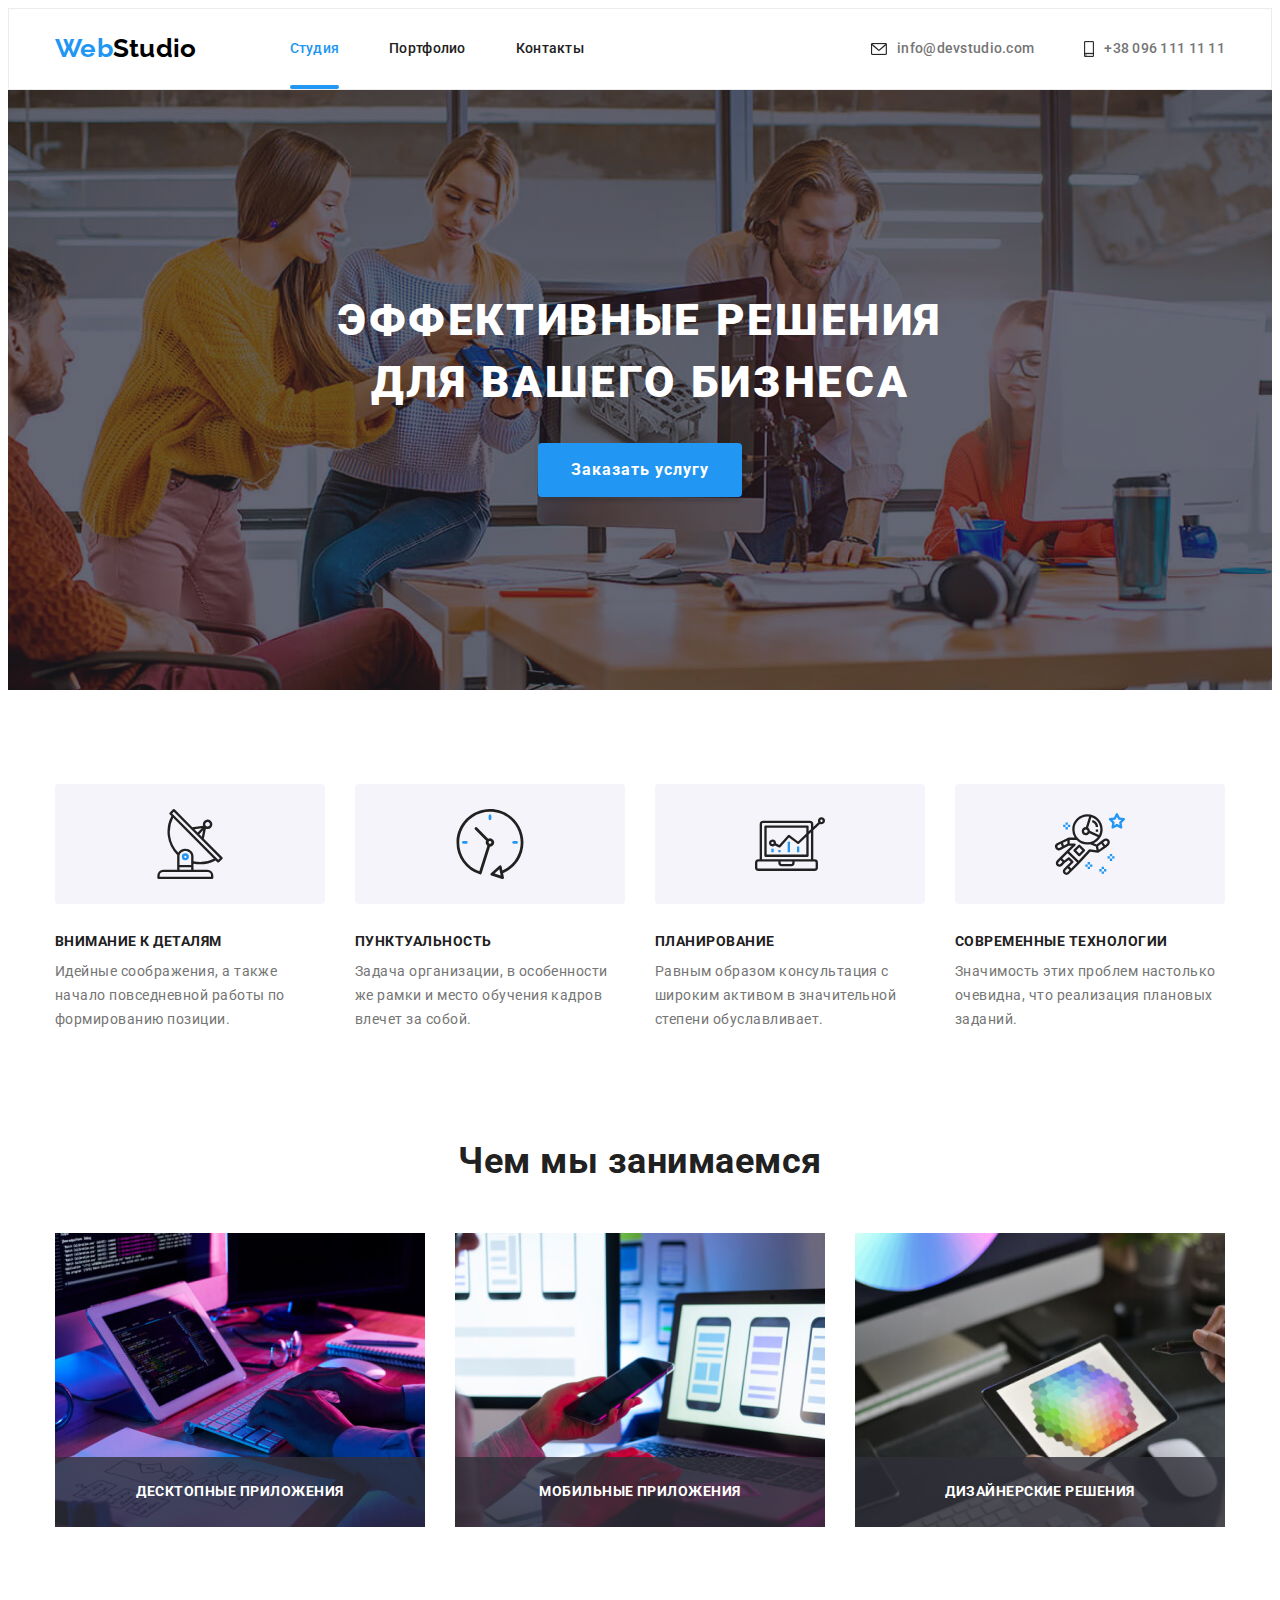
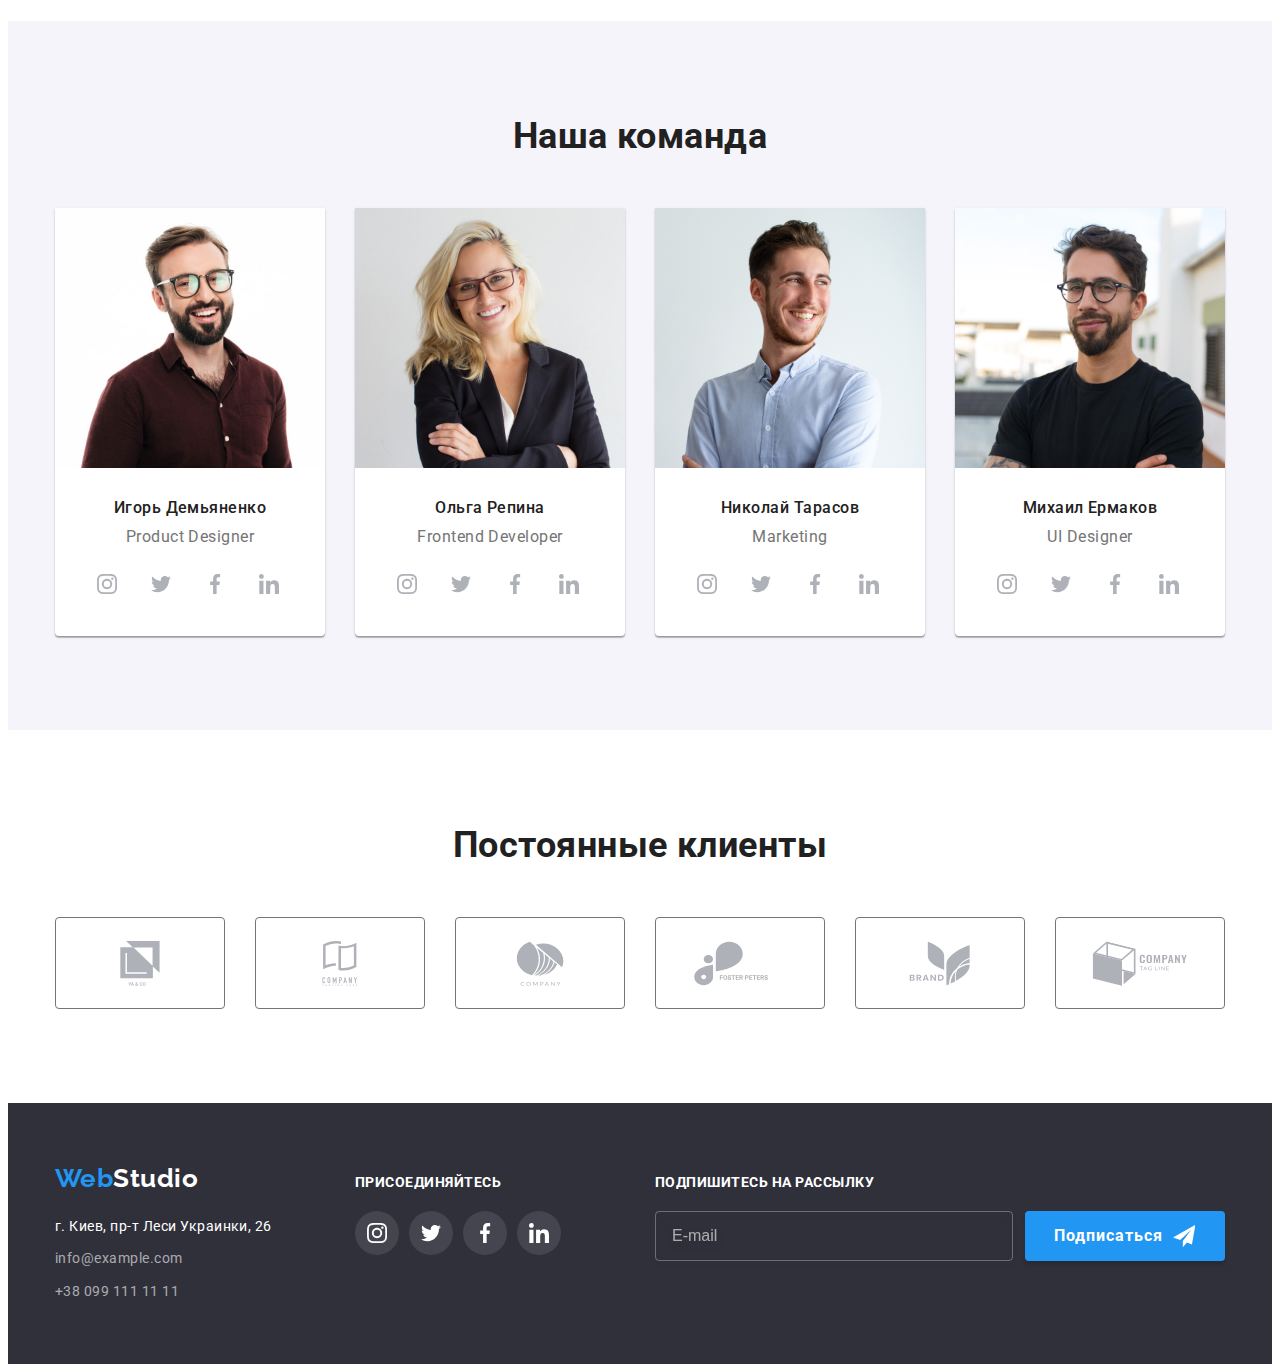
==== commit 823c2405: "BEM classes added" ====
--- a/index.html
+++ b/index.html
@@ -22,17 +22,22 @@
   <body>
     <!-- Шапка сайта -->
     <header class="header-links">
-      <div class="container full-nav">
+      <div class="container container__full-nav">
         <nav class="main-nav">
           <!-- Лого сайта -->
-          <a href="./index.html" lang="en" class="logo-accent link"
-            >Web<span class="logo-header link">Studio</span></a
+          <a
+            href="./index.html"
+            lang="en"
+            class="logo header-links__logo logo--accent link"
+            >Web<span class="logo logo--header link">Studio</span></a
           >
 
           <!-- Навигация на другие страницы -->
           <ul class="site-nav list">
             <li class="site-nav__item">
-              <a href="./index.html" class="site-nav__link link current"
+              <a
+                href="./index.html"
+                class="site-nav__link site-nav__link--current link"
                 >Студия</a
               >
             </li>
@@ -47,21 +52,18 @@
           </ul>
         </nav>
 
-        <ul class="contacts-header list">
-          <li class="contacts-header__item">
-            <a
-              href="mailto:info@devstudio.com"
-              class="contacts-header__link link"
-            >
-              <svg class="contacts-header__icon" width="16" height="12">
+        <ul class="contacts header-links__contacts list">
+          <li class="contacts__item">
+            <a href="mailto:info@devstudio.com" class="contacts__link link">
+              <svg class="contacts__icon" width="16" height="12">
                 <use href="./images/icons.svg#icon-envelope"></use>
               </svg>
               info@devstudio.com</a
             >
           </li>
-          <li class="contacts-header__item">
-            <a href="tel:+380961111111" class="contacts-header__link link">
-              <svg class="contacts-header__icon" width="10" height="16">
+          <li class="contacts__item">
+            <a href="tel:+380961111111" class="contacts__link link">
+              <svg class="contacts__icon" width="10" height="16">
                 <use href="./images/icons.svg#icon-smartphone"></use>
               </svg>
               +38 096 111 11 11</a
@@ -79,7 +81,7 @@
             Эффективные решения
             <span class="hero__indent">для вашего бизнеса</span>
           </h1>
-          <button data-modal-open type="button" class="hero__button">
+          <button data-modal-open type="button" class="button hero__button">
             Заказать услугу
           </button>
         </div>
@@ -148,7 +150,7 @@
       </section>
 
       <!-- Примеры работ -->
-      <section class="section examples">
+      <section class="section section__examples">
         <div class="container">
           <h2 class="main__title">Чем мы занимаемся</h2>
 
@@ -159,6 +161,7 @@
                 alt="Программирование приложений"
                 width="370"
                 height="294"
+                class="examples__img"
               />
               <div class="examples__overlay">
                 <p class="examples__text">Десктопные приложения</p>
@@ -171,6 +174,7 @@
                 alt="Создание дизайна приложений"
                 width="370"
                 height="294"
+                class="examples__img"
               />
               <div class="examples__overlay">
                 <p class="examples__text">Мобильные приложения</p>
@@ -183,6 +187,7 @@
                 alt="Подбор подходящей цветовой гаммы"
                 width="370"
                 height="294"
+                class="examples__img"
               />
               <div class="examples__overlay">
                 <p class="examples__text">Дизайнерские решения</p>
@@ -193,7 +198,7 @@
       </section>
 
       <!-- Команда -->
-      <section class="section team">
+      <section class="section section__team">
         <div class="container">
           <h2 class="main__title">Наша команда</h2>
 
@@ -204,6 +209,7 @@
                 alt="Фото Игоря Демьяненко"
                 width="270"
                 height="260"
+                class="team__img"
               />
               <div class="team__description">
                 <h3 class="team__title">Игорь Демьяненко</h3>
@@ -273,6 +279,7 @@
                 alt="Фото Ольги Репиной"
                 width="270"
                 height="260"
+                class="team__img"
               />
               <div class="team__description">
                 <h3 class="team__title">Ольга Репина</h3>
@@ -342,6 +349,7 @@
                 alt="Фото Николая Тарасова"
                 width="270"
                 height="260"
+                class="team__img"
               />
               <div class="team__description">
                 <h3 class="team__title">Николай Тарасов</h3>
@@ -411,6 +419,7 @@
                 alt="Фото Михаила Ермакова"
                 width="270"
                 height="260"
+                class="team__img"
               />
               <div class="team__description">
                 <h3 class="team__title">Михаил Ермаков</h3>
@@ -572,47 +581,51 @@
 
     <!-- Футер -->
     <footer class="footer-links">
-      <div class="container">
-        <div class="address">
-          <a href="./index.html" lang="en" class="logo-accent link"
-            >Web<span class="logo-footer link">Studio</span></a
+      <div class="container container__footer-links">
+        <div class="contacts-block">
+          <a href="./index.html" lang="en" class="logo logo--accent link"
+            >Web<span class="logo logo--footer link">Studio</span></a
           >
-          <address>
-            <ul class="list">
-              <li class="footer-address">
+          <address class="address-links">
+            <ul class="contacts list">
+              <li class="contacts__item-footer">
                 <a
-                  class="map-link link"
+                  class="contacts__map contacts__link-footer link"
                   href="https://goo.gl/maps/onrn5g9ZaPqnStBHA"
                   target="_blank"
                   rel="noopener noreferrer"
                   >г. Киев, пр-т Леси Украинки, 26</a
                 >
               </li>
-              <li class="contacts-footer">
-                <a href="mailto:info@example.com" class="link"
+              <li class="contacts__item-footer">
+                <a
+                  href="mailto:info@example.com"
+                  class="contacts__link-footer link"
                   >info@example.com</a
                 >
               </li>
-              <li class="contacts-footer">
-                <a href="tel:+380991111111" class="link">+38 099 111 11 11</a>
+              <li class="contacts__item-footer">
+                <a href="tel:+380991111111" class="contacts__link-footer link"
+                  >+38 099 111 11 11</a
+                >
               </li>
             </ul>
           </address>
         </div>
 
         <!-- Ссылки на соц. сети -->
-        <div class="social-media-footer">
-          <p class="social-media-text">присоединяйтесь</p>
-          <ul class="social-media-footer list">
+        <div class="contacts-block">
+          <p class="slogan-text">присоединяйтесь</p>
+          <ul class="social-media list">
             <li class="social-media__item">
               <a
                 href=""
                 aria-label="Инстаграм"
-                class="social-media__link"
-                target="_blank"
-                rel="noopener noreferrer"
-              >
-                <svg class="footer social-media__icon">
+                class="social-media__link social-media__link--footer-style"
+                target="_blank"
+                rel="noopener noreferrer"
+              >
+                <svg class="social-media__icon social-media__icon--white">
                   <use href="./images/icons.svg#icon-instagram"></use>
                 </svg>
               </a>
@@ -621,11 +634,11 @@
               <a
                 href=""
                 aria-label="Твиттер"
-                class="social-media__link"
-                target="_blank"
-                rel="noopener noreferrer"
-              >
-                <svg class="social-media__icon">
+                class="social-media__link social-media__link--footer-style"
+                target="_blank"
+                rel="noopener noreferrer"
+              >
+                <svg class="social-media__icon social-media__icon--white">
                   <use href="./images/icons.svg#icon-twitter"></use>
                 </svg>
               </a>
@@ -634,11 +647,11 @@
               <a
                 href=""
                 aria-label="Фейсбук"
-                class="social-media__link"
-                target="_blank"
-                rel="noopener noreferrer"
-              >
-                <svg class="social-media__icon">
+                class="social-media__link social-media__link--footer-style"
+                target="_blank"
+                rel="noopener noreferrer"
+              >
+                <svg class="social-media__icon social-media__icon--white">
                   <use href="./images/icons.svg#icon-facebook"></use>
                 </svg>
               </a>
@@ -647,11 +660,11 @@
               <a
                 href=""
                 aria-label="Линкедин"
-                class="social-media__link"
-                target="_blank"
-                rel="noopener noreferrer"
-              >
-                <svg class="social-media__icon">
+                class="social-media__link social-media__link--footer-style"
+                target="_blank"
+                rel="noopener noreferrer"
+              >
+                <svg class="social-media__icon social-media__icon--white">
                   <use href="./images/icons.svg#icon-linkedin"></use>
                 </svg>
               </a>
@@ -660,22 +673,22 @@
         </div>
 
         <!-- Подписаться на рассылку в футере -->
-        <div class="subscription-footer">
-          <form autocomplete="off" class="footer-form">
-            <p class="social-media-text">Подпишитесь на рассылку</p>
-            <div>
-              <label class="form-field">
+        <div class="subscription">
+          <form autocomplete="off" class="form">
+            <p class="slogan-text">Подпишитесь на рассылку</p>
+            <div class="subscription__wrapper">
+              <label class="form__field-footer">
                 <input
                   type="email"
-                  class="form-input"
+                  class="form__input-footer"
                   name="email"
                   placeholder="E-mail"
                 />
               </label>
 
-              <button class="mail-submit-btn" type="submit">
+              <button class="button subscription__button" type="submit">
                 Подписаться
-                <svg class="footer-form-svg">
+                <svg class="subscription__icon">
                   <use href="./images/icons.svg#icon-send"></use>
                 </svg>
               </button>
@@ -690,58 +703,58 @@
       <div class="modal">
         <button
           data-modal-close
-          class="modal__close-btn"
+          class="modal__close-button"
           aria-label="Закрыть"
           type="submit"
         >
-          <svg class="modal__close-svg">
+          <svg class="modal__close-icon">
             <use href="./images/icons.svg#icon-close"></use>
           </svg>
         </button>
 
-        <form autocomplete="off" class="modal__form">
+        <form autocomplete="off" class="form">
           <p class="modal__text">Оставьте свои данные, мы вам перезвоним</p>
-          <label class="modal__field">
+          <label class="form__field">
             Имя
             <span class="modal__wrapper">
               <input
                 type="text"
-                class="modal__input"
+                class="form__input"
                 name="name"
                 pattern="^[a-zA-ZА-Яа-яЁё\s]+$"
               />
-              <svg class="modal__svg">
+              <svg class="modal__icon">
                 <use href="./images/icons.svg#icon-person"></use>
               </svg>
             </span>
           </label>
 
-          <label class="modal__field">
+          <label class="form__field">
             Телефон
             <span class="modal__wrapper">
               <input
                 type="tel"
-                class="modal__input"
+                class="form__input"
                 name="phone_number"
                 pattern="[0-9]{5,10}"
               />
-              <svg class="modal__svg">
+              <svg class="modal__icon">
                 <use href="./images/icons.svg#icon-phone"></use>
               </svg>
             </span>
           </label>
 
-          <label class="modal__field">
+          <label class="form__field">
             Почта
             <span class="modal__wrapper">
-              <input type="email" class="modal__input" name="email" />
-              <svg class="modal__svg">
+              <input type="email" class="form__input" name="email" />
+              <svg class="modal__icon">
                 <use href="./images/icons.svg#icon-email"></use>
               </svg>
             </span>
           </label>
 
-          <label class="modal__field">
+          <label class="form__field">
             <span class="modal__comment">Комментарий</span>
             <textarea
               class="modal__textarea"
@@ -757,7 +770,7 @@
             class="modal__checkbox visually-hidden"
             id="checkbox"
           />
-          <label class="checkbox-label" for="checkbox">
+          <label class="modal__checkbox-label" for="checkbox">
             Соглашаюсь с рассылкой и принимаю
             <a
               class="modal__terms"
@@ -768,7 +781,9 @@
             >
           </label>
 
-          <button class="modal__submit-btn" type="submit">Отправить</button>
+          <button class="button modal__submit-button" type="submit">
+            Отправить
+          </button>
         </form>
       </div>
     </div>
--- a/css/main.css
+++ b/css/main.css
@@ -25,7 +25,7 @@
    --bcg-footer-icons: rgba(255,255,255,.1);
    --backdrop-color:  rgba(0,0,0,.2);
    --modal-window-shadow: 0px 1px 3px rgba(0,0,0,.12), 0px 1px 1px rgba(0,0,0,.14), 0px 2px 1px rgba(0,0,0,.2);
-   --modal-close-btn: #0000001A;
+   --modal-close-button: #0000001A;
    --trans-duration: 250ms;
    --trans-timing: cubic-bezier(.4,0,.2,1);
    --overlay-portfolio-bcg: rgba(33,150,243,.9);
@@ -75,7 +75,6 @@
 	margin: 0;
 }
 
-.flex-element-link,
 .link { 
    text-decoration: none; 
 }
@@ -89,7 +88,7 @@
    margin: 0 auto;
 }
 
-.full-nav,
+.container__full-nav,
 .main-nav {
    display: flex;
    align-items: center;
@@ -104,37 +103,22 @@
    border: 1px solid var(--header-border);
 }
 
-.logo-accent {
+.logo {
    font-family: var(--logo-font);
    font-size: 26px;
    font-weight: 700;
    line-height: 1.2;
 }
 
-.header-links .logo-accent {
+.header-links__logo {
    padding-top: 24px;
    padding-bottom: 25px;
 }
 
-.logo-header {
-   font-family: var(--logo-font);
-   font-size: 26px;
-   font-weight: 700;
-   line-height: 1.2;
+.logo--header {
    color: var(--header-studio-color);
 
    transition: color var(--trans-duration) var(--trans-timing);
-}
-
-.logo-accent,
-.logo-header:hover,
-.logo-header:focus,
-.site-nav__link:hover,
-.site-nav__link:focus,
-.site-nav__link.current,
-.contacts-header .link:hover,
-.contacts-header .link:focus {
-   color: var(--accent-color);
 }
 
 .site-nav { 
@@ -154,9 +138,25 @@
    transition: color var(--trans-duration) var(--trans-timing);
 }
 
-.site-nav .current { position: relative; }
-
-.site-nav .current::after {
+.logo--accent,
+.logo:hover,
+.logo:focus,
+.site-nav__link:hover,
+.site-nav__link:focus,
+.site-nav__link--current,
+.contacts__link:hover,
+.contacts__link:focus,
+.contacts__link-footer:hover,
+.contacts__link-footer:focus,
+.contacts__map:focus,
+.contacts__map:hover,
+.modal__terms {
+   color: var(--accent-color);
+}
+
+.site-nav__link--current { position: relative; }
+
+.site-nav__link--current::after {
    position: absolute;
    bottom: 0;
 
@@ -169,14 +169,14 @@
    content: "";
 }
 
-.contacts-header { 
+.header-links__contacts { 
    display: flex; 
    margin-left: auto;
 }
 
-.contacts-header__item + .contacts-header__item { margin-left: 50px; }
-
-.contacts-header__link { 
+.contacts__item + .contacts__item { margin-left: 50px; }
+
+.contacts__link { 
    display: flex;
    align-items: center;
    padding-top: 32px;
@@ -187,7 +187,7 @@
    transition: color var(--trans-duration) var(--trans-timing);
 }
 
-.contacts-header__icon { 
+.contacts__icon { 
    margin-right: 10px;
 
    stroke: currentColor;
@@ -265,10 +265,7 @@
 
 .hero__indent { display: block; }
 
-.portfolio-button,
-.mail-submit-btn,
-.modal__submit-btn,
-.hero__button {
+.button {
    min-width: 200px;
    padding: 10px 32px;
 
@@ -288,10 +285,10 @@
    transition: background-color var(--trans-duration) var(--trans-timing);
 }
 
-.mail-submit-btn:hover,
-.mail-submit-btn:focus,
-.modal__submit-btn:hover,
-.modal__submit-btn:focus,
+.subscription__button:hover,
+.subscription__button:focus,
+.modal__submit-button:hover,
+.modal__submit-button:focus,
 .hero__button:hover,
 .hero__button:focus {
    background-color: var(--btn-bcg-focus);
@@ -338,9 +335,9 @@
 }
 
 /* Примеры работ */
-.examples { padding-top: 0; }
-
-.examples .list { display: flex; }
+.section__examples { padding-top: 0; }
+
+.examples { display: flex; }
 
 .examples__item:not(:last-child) { margin-right: 30px; }
 
@@ -367,9 +364,9 @@
 }
 
 /* Команда - секция с именами, должностями и фото */
-.team { background-color: var(--bcg-team-color); }
-
-.team .list { display: flex; }
+.section__team { background-color: var(--bcg-team-color); }
+
+.team { display: flex; }
 
 .team__item { 
    width: 270px;
@@ -401,7 +398,6 @@
 }
 
 /* Ссылки на соц. сети в команде */
-.social-media-footer,
 .social-media {
    display: inline-flex;
    padding-left: 0;
@@ -431,6 +427,7 @@
    transition: fill var(--trans-duration) var(--trans-timing);
 }
 
+.social-media__icon--white,
 .social-media__link:hover .social-media__icon, 
 .social-media__link:focus .social-media__icon { 
    fill: var(--body-hero-color); 
@@ -490,7 +487,7 @@
    background-color: var(--bcg-footer-color);
 }
 
-.footer-links .container { 
+.container__footer-links { 
    display: flex;
    width: 1200px;
    align-items: baseline;
@@ -499,59 +496,39 @@
    font-family: var(--main-font); 
 }
 
-.social-media-footer { margin-right: 30px; }
-
-address { margin-top: 20px; }
-
-.address,
-.social-media-footer {
+.address-links { 
+   margin-top: 20px; 
+}
+
+.contacts-block {
    width: 270px;
-}
-
-.footer-links .address { 
-   margin-right: 30px; 
-}
-
-.logo-footer {
-   font-family: var(--logo-font);
-   font-size: 26px;
-   font-weight: 700;
-   line-height: 1.2;
-}
-
-.map-link,
-.logo-footer {
-   color: var(--body-hero-color);
-
-   transition: color var(--trans-duration) var(--trans-timing);
-}
-
-.contacts-footer { margin-top: 9px; }
-
-.contacts-footer .link { 
-   color: var(--footer-contacts-color); 
-
-   transition: color var(--trans-duration) var(--trans-timing);
-}
-
-.map-link,
-.contacts-footer {
+   margin-right: 30px;
+}
+
+.contacts__item-footer {
    font-size: 14px;
    font-style: normal;
    line-height: 1.7;
 }
 
-.logo-footer:hover,
-.logo-footer:focus,
-.map-link:hover,
-.map-link:focus,
-.contacts-footer .link:hover,
-.contacts-footer .link:focus {
-   color: var(--accent-color);
+.contacts__item-footer:not(:first-child) { margin-top: 9px; }
+
+.contacts__link-footer { 
+   color: var(--footer-contacts-color); 
+
+   transition: color var(--trans-duration) var(--trans-timing);
+}
+
+.contacts__map,
+.logo--footer {
+   color: var(--body-hero-color);
+
+   transition: color var(--trans-duration) var(--trans-timing);
 }
 
 /* Ссылки на соц. сети в футере */
-.social-media-text {
+
+.slogan-text {
    margin-bottom: 20px;
 
    font-style: normal;
@@ -562,31 +539,22 @@
    text-transform: uppercase;
 }
 
-.social-media-footer .social-media__icon { fill: var(--body-hero-color); }
-
-.social-media-footer .social-media__link { 
+.social-media__link--footer-style { 
    background-color: var(--bcg-footer-icons); 
    transition: background-color var(--trans-duration) var(--trans-timing);
 }
 
-.social-media__link:hover,
-.social-media__link:focus { 
-   background-color: var(--accent-color); 
-}
-
 /* Подписаться на рассылку в футере */
-.subscription-footer {
-   margin-left: auto;
-}
-
-.footer-form .modal__field { margin-top: 0; }
-
-.footer-form div { 
+.subscription { margin-left: auto; }
+
+.subscription__wrapper { 
    display: flex;
    align-items: center;
 }
 
-.footer-form .form-input {
+.form__field-footer { margin-top: 0; }
+
+.form__input-footer {
    width: 358px;
    height: 50px;
    padding: 15px 16px;
@@ -599,18 +567,14 @@
    transition: border var(--trans-duration) var(--trans-timing);
 }
 
-.footer-form .form-input,
-.footer-form .form-input::placeholder {
+.form__input-footer,
+.form__input-footer::placeholder {
    font-size: 16px;
    line-height: 1.25;
    color: var(--placeholder-footer);
 }
 
-.footer-form .form-input:focus {
-   border: 1px solid var(--accent-color);
-}
-
-.mail-submit-btn {
+.subscription__button {
    display: flex;
    justify-content: center;
    align-items: center;
@@ -621,14 +585,14 @@
    margin-left: 12px;
 }
 
-.mail-submit-btn::after .footer-form-svg {
+.subscription__button::after .subscription__icon {
    width: 24px;
    height: 24px;
 
    content: "";
 }
 
-.footer-form-svg {
+.subscription__icon {
    width: 24px;
    height: 24px;
    margin-left: 10px;
@@ -650,18 +614,13 @@
    transition: opacity var(--trans-duration) var(--trans-timing);
 }
 
-.backdrop.is-hidden {
+.is-hidden {
    pointer-events: none;
 
    opacity: 0;
    visibility: hidden;
-   transition: opacity var(--trans-duration) var(--trans-timing), visibility var(--trans-duration) var(--trans-timing);
-}
-
-.backdrop.is-hidden .modal {
-   opacity: 0;
    transform: translate(-50%, -50%) scale(0.9);
-   transition: opacity var(--trans-duration) var(--trans-timing), transform var(--trans-duration) var(--trans-timing);
+   transition: opacity var(--trans-duration) var(--trans-timing), visibility var(--trans-duration) var(--trans-timing), transform var(--trans-duration) var(--trans-timing);
 }
 
 .modal {
@@ -685,7 +644,7 @@
    transition: transform var(--trans-duration) var(--trans-timing), opacity var(--trans-duration) var(--trans-timing);
 }
 
-.modal__close-btn {
+.modal__close-button {
    position: absolute;
    top: 8px;
    right: 8px;
@@ -699,21 +658,22 @@
    cursor: pointer;
 
    background-color: var(--body-hero-color);
-   border: 1px solid var(--modal-close-btn);
+   border: 1px solid var(--modal-close-button);
    border-radius: 30px;
    transition: fill var(--trans-duration) var(--trans-timing);
 }
 
-.modal__close-svg,
-.modal__svg {
+.modal__close-icon,
+.modal__icon {
    width: 18px;
    height: 18px;
 
    fill: var(--header-studio-color);
 }
 
-.modal__close-btn:hover .modal__close-svg,
-.modal__close-btn:focus .modal__close-svg {
+.form__input:focus + .modal__icon,
+.modal__close-button:hover .modal__close-icon,
+.modal__close-button:focus .modal__close-icon {
    fill: var(--accent-color);
 }
 
@@ -727,7 +687,7 @@
    color: var(--title-color);
 }
 
-.modal__field {
+.form__field {
    display: inline-block;
 
    width: 100%;
@@ -739,20 +699,21 @@
    text-align: left; 
 }
 
-.modal__input {
+.form__input {
    height: 40px;
    padding: 11px 12px 11px 39px;
 }
 
-.modal__input:focus:invalid + .modal__svg,
-.modal__input:focus:invalid {
+.form__input-footer:focus:invalid,
+.form__input:focus:invalid + .modal__icon,
+.form__input:focus:invalid {
    color: red;
    fill: red;
 
    border-color: red;
 }
 
-.modal__input,
+.form__input,
 .modal__textarea {
    width: 100%;
 
@@ -761,7 +722,8 @@
    transition: border var(--trans-duration) var(--trans-timing);
 }
 
-.modal__input:focus,
+.form__input-footer:focus,
+.form__input:focus,
 .modal__textarea:focus {
    border: 1px solid var(--accent-color);
    outline: none;
@@ -775,7 +737,7 @@
    padding-top: 4px;
 }
 
-.modal__svg {
+.modal__icon {
    position: absolute;
    bottom: 11px;
    left: 12px;
@@ -783,8 +745,6 @@
    fill: var(--title-color);
    transition: fill var(--trans-duration) var(--trans-timing);
 }
-
-.modal__input:focus + .modal__svg { fill: var(--accent-color); }
 
 .modal__comment {
    display: inline-block;
@@ -807,7 +767,7 @@
    color: var(--placeholder-modal);
 }
 
-.checkbox-label {
+.modal__checkbox-label {
    display: inline-block;
    justify-content: center;
 
@@ -816,11 +776,7 @@
    text-align: center;
 }
 
-.checkbox-label .modal__terms {
-   color: var(--accent-color);
-}
-
-.checkbox-label::before {
+.modal__checkbox-label::before {
    display: inline-block;
 
    width: 16px;
@@ -836,7 +792,7 @@
    transition: border var(--trans-duration) var(--trans-timing);
 }
 
-.modal__checkbox:checked + .checkbox-label::before {
+.modal__checkbox:checked + .modal__checkbox-label::before {
    background-color: var(--accent-color);
    background-image: url("../images/check.svg");
    background-size: contain;
@@ -847,13 +803,13 @@
    transition: background-color var(--trans-duration) var(--trans-timing), background-image var(--trans-duration) var(--trans-timing), box-shadow var(--trans-duration) var(--trans-timing), border var(--trans-duration) var(--trans-timing);
 }
 
-.modal__checkbox:checked:focus + .checkbox-label::before {
+.modal__checkbox:checked:focus + .modal__checkbox-label::before {
    border: 2px solid var(--btn-bcg-focus);
    outline: none;
    box-shadow: var(--portfolio-btn-shadow);
 }
 
-.modal__submit-btn { margin-top: 30px; }
+.modal__submit-button { margin-top: 30px; }
 
 /* 
 * Основной контент страницы "Портфолио" (фильтр из кнопок и примеры проектов)
@@ -869,7 +825,7 @@
 
 .filter-item:not(:last-child) { margin-right: 8px; }
 
-.portfolio-button {
+.filter__button {
    display: inline-block;
    min-width: 73px;
    padding: 6px 22px;
@@ -883,12 +839,13 @@
    background-color: var(--bcg-team-color);
    border: 1px solid transparent;
    border-radius: 4px;
+   box-shadow: none;
    transition: color var(--trans-duration) var(--trans-timing), background-color var(--trans-duration) var(--trans-timing), box-shadow var(--trans-duration) var(--trans-timing);
 }
 
-.portfolio-button.current,
-.portfolio-button:hover,
-.portfolio-button:focus {
+.filter__button--current,
+.filter__button:hover,
+.filter__button:focus {
    color: var(--body-hero-color);
 
    background-color: var(--accent-color);
@@ -896,33 +853,33 @@
 }
 
 /* Примеры работ */
-.flex {
+.projects {
    display: flex;
    flex-wrap: wrap;
 }
 
-.flex-element { 
+.projects__item { 
    width: 370px;
    margin-bottom: 30px; 
    margin-right: 30px;
 }
 
-.flex-element-link { 
+.projects__link { 
    display: block; 
 
    transition: box-shadow var(--trans-duration) var(--trans-timing), opacity var(--trans-duration) var(--trans-timing);
 }
 
-.flex-element-link:hover,
-.flex-element-link:focus { 
+.projects__link:hover,
+.projects__link:focus { 
    box-shadow: var(--project-hover);
 }
 
-.flex-element:nth-child(3n) { margin-right: 0; }
-
-.flex-element:nth-last-child(-n + 3) { margin-bottom: 0; }
-
-.section-project-description {
+.projects__item:nth-child(3n) { margin-right: 0; }
+
+.projects__item:nth-last-child(-n + 3) { margin-bottom: 0; }
+
+.projects__description {
    padding: 20px 24px;
    margin-bottom: 0;
 
@@ -930,7 +887,7 @@
    border-top: 0;
 }
 
-.section-title-project {
+.projects__title {
    margin-bottom: 4px;
 
    font-size: 18px;
@@ -940,7 +897,7 @@
    color: var(--title-color);
 }
 
-.section-text-project {
+.projects__text {
    margin-bottom: 0;
 
    color: var(--main-text-color);
@@ -948,13 +905,13 @@
    line-height: 2;
 }
 
-.flex-img { 
+.projects__img-wrapper { 
    position: relative; 
 
    overflow: hidden;
 }
 
-.overlay-project {
+.projects__overlay {
    position: absolute;
    top: 0;
 
@@ -970,13 +927,13 @@
    transition: opacity var(--trans-duration) var(--trans-timing), transform var(--trans-duration) var(--trans-timing);
 }
 
-.flex-element-link:hover .overlay-project,
-.flex-element-link:focus .overlay-project {
+.projects__link:hover .projects__overlay,
+.projects__link:focus .projects__overlay {
    opacity: 1;
    transform: translateY(0);
 }
 
-.overlay-project-text {
+.projects__overlay-text {
    font-size: 18px;
    line-height: 1.5;
    color: var(--body-hero-color);
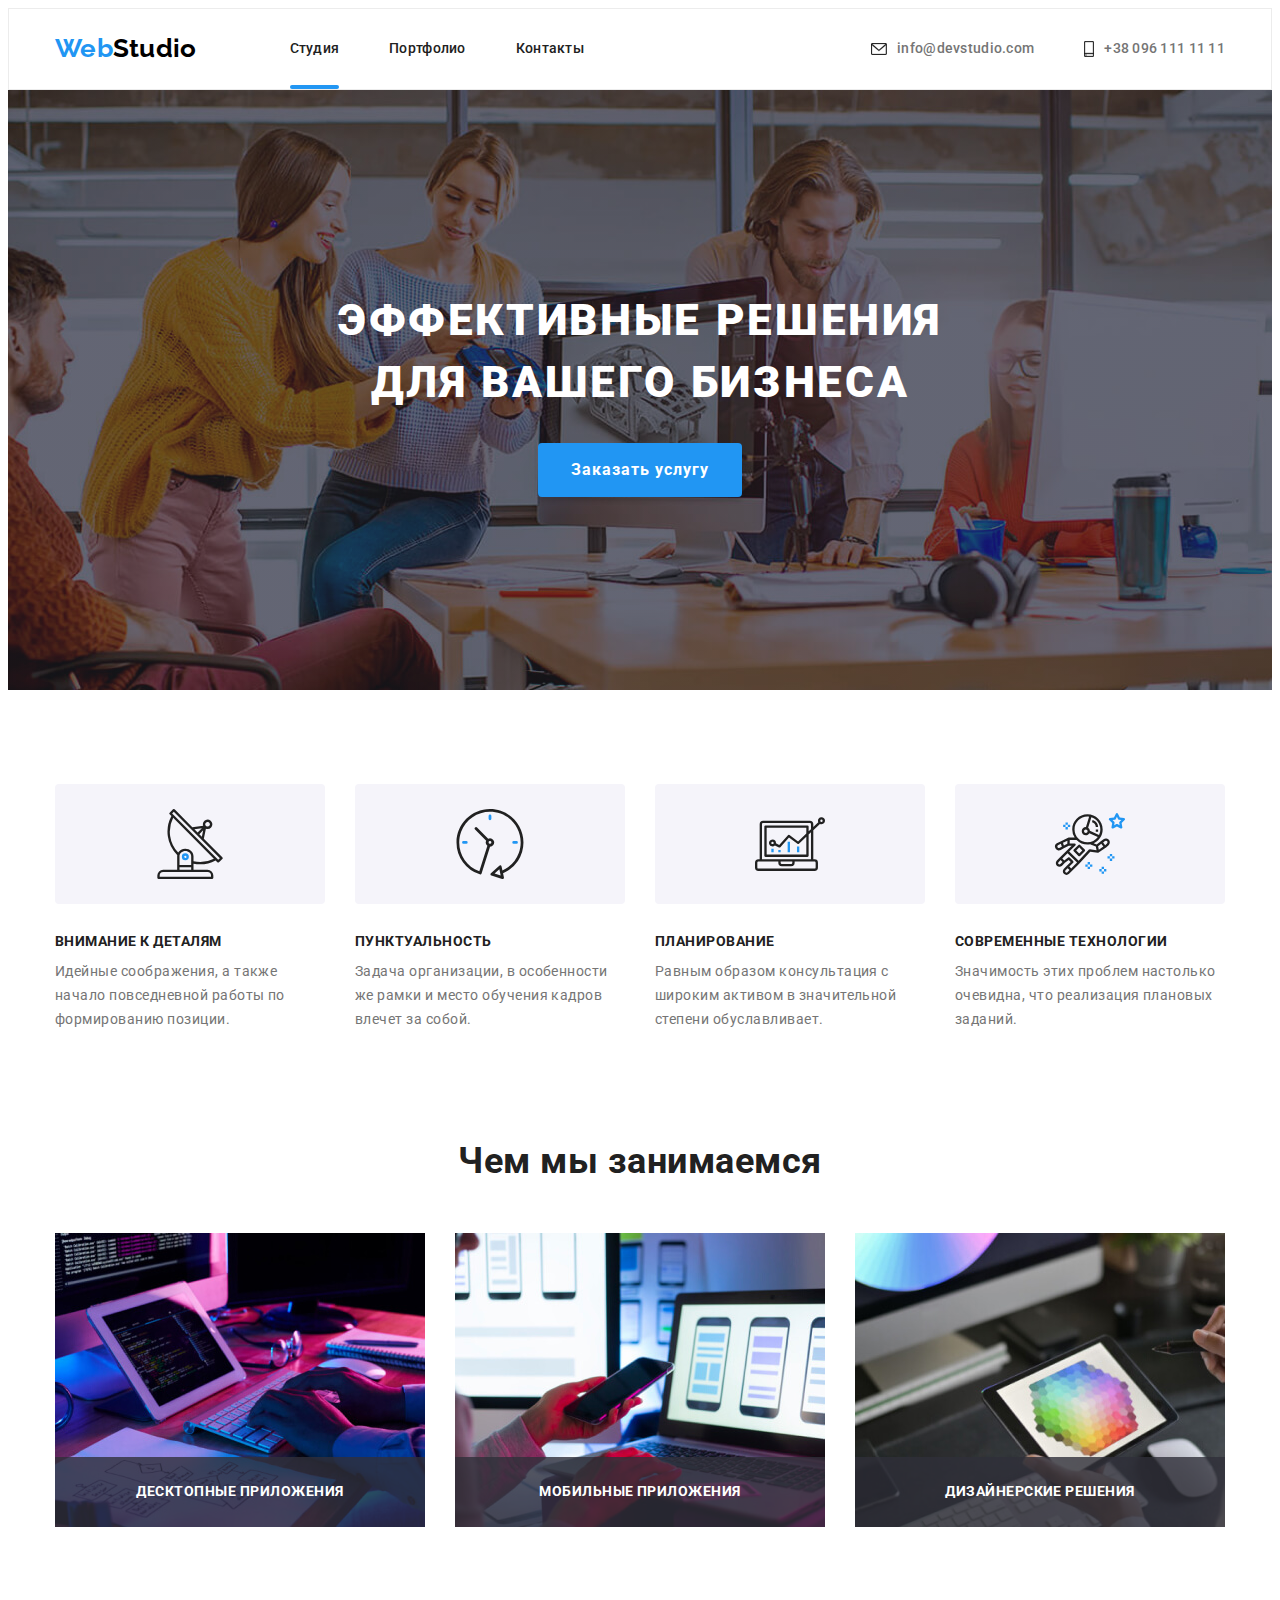
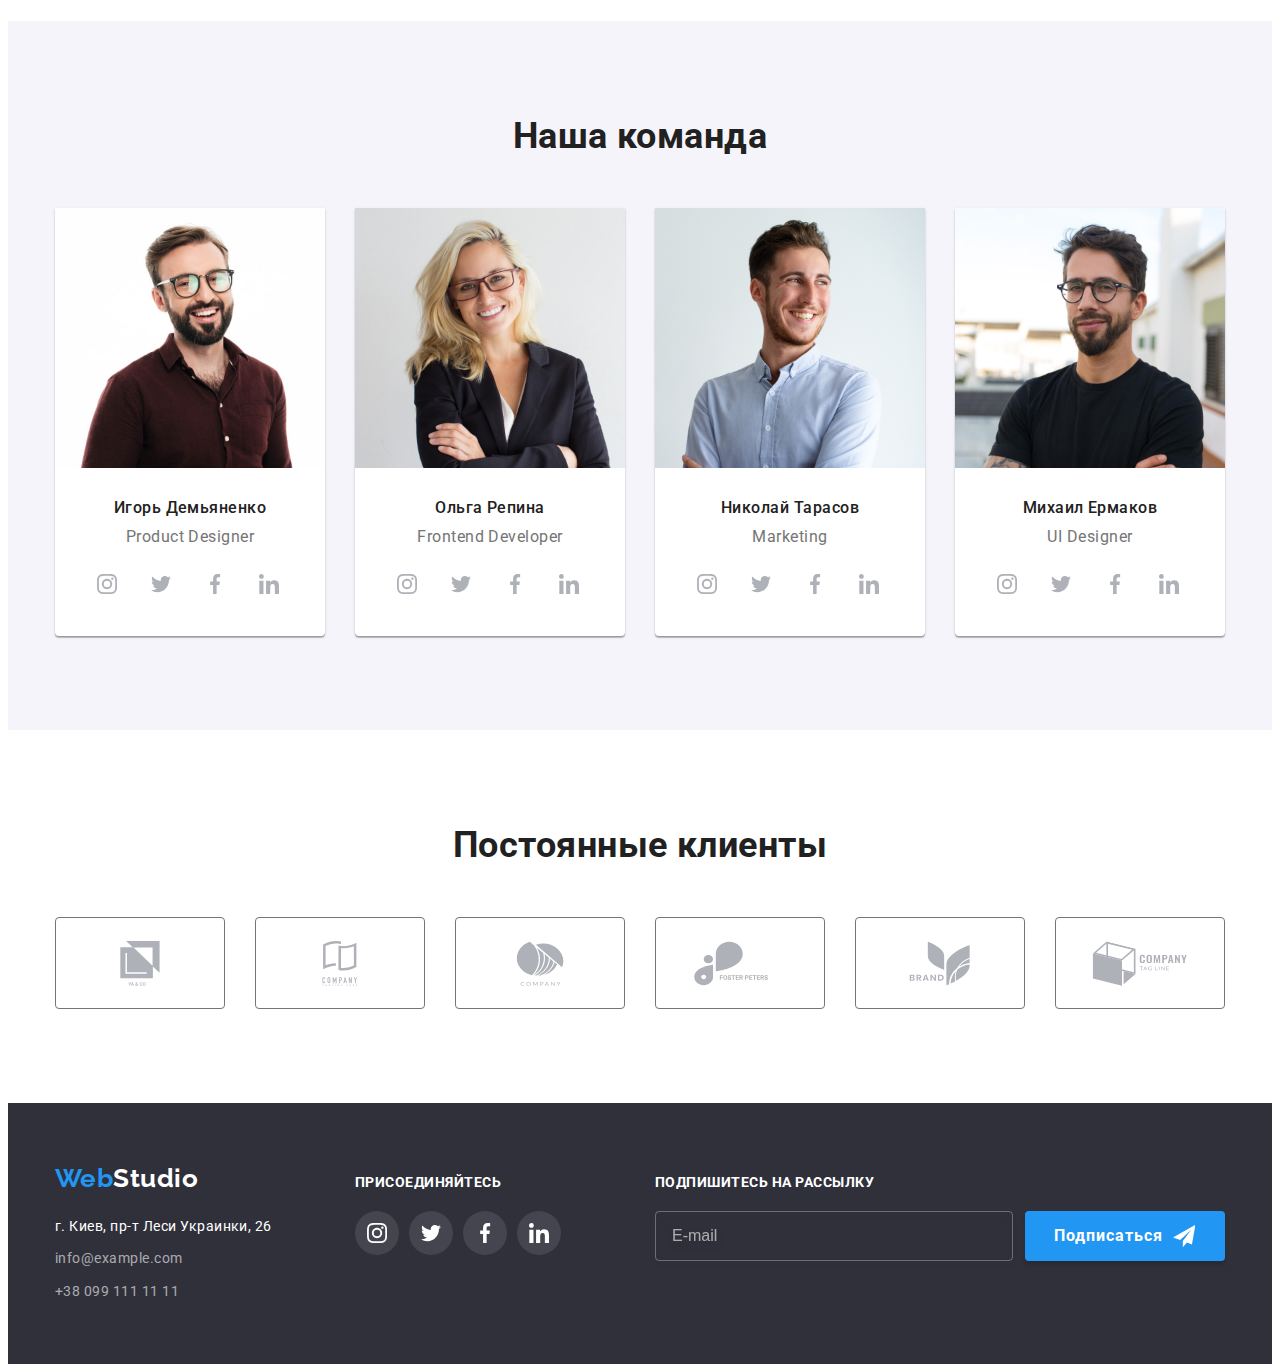
==== commit 7429f8a4: ".scss files added" ====
--- a/index.html
+++ b/index.html
@@ -723,7 +723,7 @@
                 name="name"
                 pattern="^[a-zA-ZА-Яа-яЁё\s]+$"
               />
-              <svg class="modal__icon">
+              <svg class="form__icon">
                 <use href="./images/icons.svg#icon-person"></use>
               </svg>
             </span>
@@ -738,7 +738,7 @@
                 name="phone_number"
                 pattern="[0-9]{5,10}"
               />
-              <svg class="modal__icon">
+              <svg class="form__icon">
                 <use href="./images/icons.svg#icon-phone"></use>
               </svg>
             </span>
@@ -748,7 +748,7 @@
             Почта
             <span class="modal__wrapper">
               <input type="email" class="form__input" name="email" />
-              <svg class="modal__icon">
+              <svg class="form__icon">
                 <use href="./images/icons.svg#icon-email"></use>
               </svg>
             </span>
--- a/css/main.css
+++ b/css/main.css
@@ -1,54 +1,47 @@
-/* 
-* Палитра 
-*/
-
 :root {
-   --main-font: 'Roboto', sans-serif;
-   --logo-font: 'Raleway', sans-serif;
-   --accent-color: #2196f3;
-   --body-hero-color: #fff;
-   --title-color: #212121;
-   --footer-contacts-color: rgba(255,255,255,.6);
-   --main-text-color: #757575;
-   --header-studio-color: #000;
-   --hero-btn-shadow: 0px 4px 4px rgba(0,0,0,.15);
-   --team-box-shadow: 0px 1px 3px rgba(0,0,0,0.12), 0px 1px 1px rgba(0,0,0,.14), 0px 2px 1px rgba(0,0,0,.2);
-   --project-hover: 0px 1px 1px rgba(0,0,0,.12), 0px 4px 4px rgba(0,0,0,.06), 1px 4px 6px rgba(0,0,0,.16);
-   --header-border: #ececec;
-   --project-border: #eee;
-   --bcg-team-color: #f5f4fa;
-   --bcg-footer-color: #2f303a;
-   --bcg-hero-color: #c4c4c4;
-   --hero-overlay: rgba(47,48,58,.4), rgba(47,48,58,.4);
-   --portfolio-btn-shadow: 0px 3px 1px rgba(0,0,0,.1), 0px 1px 2px rgba(0,0,0,.08), 0px 2px 2px rgba(0,0,0,.12);
-   --social-media-team: #afb1b8;
-   --bcg-footer-icons: rgba(255,255,255,.1);
-   --backdrop-color:  rgba(0,0,0,.2);
-   --modal-window-shadow: 0px 1px 3px rgba(0,0,0,.12), 0px 1px 1px rgba(0,0,0,.14), 0px 2px 1px rgba(0,0,0,.2);
-   --modal-close-button: #0000001A;
-   --trans-duration: 250ms;
-   --trans-timing: cubic-bezier(.4,0,.2,1);
-   --overlay-portfolio-bcg: rgba(33,150,243,.9);
-   --examples__overlay-bcg: rgba(47,48,58,.8);
-   --modal-fields-border: rgba(33,33,33,.2);
-   --placeholder-modal: rgba(117,117,117,.5);
-   --placeholder-footer: rgba(255,255,255,.6);
-   --border-footer-mail: rgba(255,255,255,.3);
-   --input-footer-mail: drop-shadow(0px 4px 4px rgba(0,0,0,.15));
-   --btn-bcg-focus: #188CE8;
-}
-
-/* 
-* Общие стили для хедера (лого, навигация, контакты) и шрифты
-*/
-
-
-html { box-sizing: border-box; }
+  --main-font: 'Roboto', sans-serif;
+  --logo-font: 'Raleway', sans-serif;
+  --accent-color: #2196f3;
+  --body-hero-color: #fff;
+  --title-color: #212121;
+  --footer-contacts-color: rgba(255,255,255,.6);
+  --main-text-color: #757575;
+  --header-studio-color: #000;
+  --hero-btn-shadow: 0px 4px 4px rgba(0,0,0,.15);
+  --team-box-shadow: 0px 1px 3px rgba(0,0,0,0.12), 0px 1px 1px rgba(0,0,0,.14), 0px 2px 1px rgba(0,0,0,.2);
+  --project-hover: 0px 1px 1px rgba(0,0,0,.12), 0px 4px 4px rgba(0,0,0,.06), 1px 4px 6px rgba(0,0,0,.16);
+  --header-border: #ececec;
+  --project-border: #eee;
+  --bcg-team-color: #f5f4fa;
+  --bcg-footer-color: #2f303a;
+  --bcg-hero-color: #c4c4c4;
+  --hero-overlay: rgba(47,48,58,.4), rgba(47,48,58,.4);
+  --portfolio-btn-shadow: 0px 3px 1px rgba(0,0,0,.1), 0px 1px 2px rgba(0,0,0,.08), 0px 2px 2px rgba(0,0,0,.12);
+  --social-media-team: #afb1b8;
+  --bcg-footer-icons: rgba(255,255,255,.1);
+  --backdrop-color:  rgba(0,0,0,.2);
+  --modal-window-shadow: 0px 1px 3px rgba(0,0,0,.12), 0px 1px 1px rgba(0,0,0,.14), 0px 2px 1px rgba(0,0,0,.2);
+  --modal-close-button: #0000001A;
+  --trans-duration: 250ms;
+  --trans-timing: cubic-bezier(.4,0,.2,1);
+  --overlay-portfolio-bcg: rgba(33,150,243,.9);
+  --examples__overlay-bcg: rgba(47,48,58,.8);
+  --modal-fields-border: rgba(33,33,33,.2);
+  --placeholder-modal: rgba(117,117,117,.5);
+  --placeholder-footer: rgba(255,255,255,.6);
+  --border-footer-mail: rgba(255,255,255,.3);
+  --input-footer-mail: drop-shadow(0px 4px 4px rgba(0,0,0,.15));
+  --btn-bcg-focus: #188CE8;
+}
+
+html {
+  box-sizing: border-box;
+}
 
 *,
 *::after,
 *::before {
-	box-sizing: inherit;
+  box-sizing: inherit;
 }
 
 h1,
@@ -58,883 +51,823 @@
 h5,
 h6,
 p {
-	margin-top: 0;
+  margin-top: 0;
 }
 
 body {
-   font-family: var(--main-font);
-   letter-spacing: .03em;
-   color: var(--main-text-color);
-
-   background-color: var(--body-hero-color);
-}
-
-.list { 
-   list-style: none; 
-   padding-left: 0;
-	margin: 0;
-}
-
-.link { 
-   text-decoration: none; 
-}
-
-.section { padding: 94px 0; }
+  font-family: var(--main-font);
+  letter-spacing: .03em;
+  color: var(--main-text-color);
+  background-color: var(--body-hero-color);
+}
+
+img {
+  display: block;
+  height: auto;
+  max-width: 100%;
+  margin: 0;
+}
+
+.list {
+  list-style: none;
+  padding-left: 0;
+  margin: 0;
+}
+
+.link {
+  text-decoration: none;
+}
+
+.section {
+  padding: 94px 0;
+}
 
 .container {
-   width: 1200px;
-   padding-left: 15px;
-   padding-right: 15px;
-   margin: 0 auto;
+  width: 1200px;
+  padding-left: 15px;
+  padding-right: 15px;
+  margin: 0 auto;
+}
+
+.visually-hidden {
+  position: absolute;
+  width: 1px;
+  height: 1px;
+  padding: 0;
+  margin: -1px;
+  white-space: nowrap;
+  clip-path: inset(100%);
+  clip: rect(0 0 0 0);
+  overflow: hidden;
+  border: 0;
+}
+
+.logo:hover, .logo:focus, .logo--accent, .site-nav__link:hover, .site-nav__link:focus, .site-nav__link--current, .contacts__link:hover, .contacts__link:focus, .contacts__link-footer:hover, .contacts__link-footer:focus, .contacts__map:hover, .contacts__map:focus, .modal__terms {
+  color: var(--accent-color);
+}
+
+.modal__close-button:hover .modal__close-icon,
+.modal__close-button:focus .modal__close-icon {
+  fill: var(--accent-color);
+}
+
+.hero__button:hover, .hero__button:focus, .modal__submit-button:hover, .modal__submit-button:focus, .subscription__button:hover, .subscription__button:focus {
+  background-color: var(--btn-bcg-focus);
+}
+
+.form__input-footer:focus, .form__input:focus, .modal__textarea:focus {
+  border: 1px solid var(--accent-color);
+  outline: none;
+}
+
+.form__input, .modal__textarea {
+  border: 1px solid var(--modal-fields-border);
+  border-radius: 4px;
+  transition: border var(--trans-duration) var(--trans-timing);
+}
+
+.benefits__title, .examples__text {
+  font-weight: 700;
+  text-transform: uppercase;
+}
+
+.logo {
+  font-family: var(--logo-font);
+  font-size: 26px;
+  font-weight: 700;
+  line-height: 1.2;
+}
+
+.header-links__logo {
+  padding-top: 24px;
+  padding-bottom: 25px;
+}
+
+.logo--header {
+  color: var(--header-studio-color);
+  transition: color var(--trans-duration) var(--trans-timing);
+}
+
+.logo--footer {
+  color: var(--body-hero-color);
+  transition: color var(--trans-duration) var(--trans-timing);
 }
 
 .container__full-nav,
 .main-nav {
-   display: flex;
-   align-items: center;
-}
-
-.header-links {
-   font-size: 14px;
-   font-weight: 500;
-   line-height: 1.14;
-   letter-spacing: .02em;
-
-   border: 1px solid var(--header-border);
-}
-
-.logo {
-   font-family: var(--logo-font);
-   font-size: 26px;
-   font-weight: 700;
-   line-height: 1.2;
-}
-
-.header-links__logo {
-   padding-top: 24px;
-   padding-bottom: 25px;
-}
-
-.logo--header {
-   color: var(--header-studio-color);
-
-   transition: color var(--trans-duration) var(--trans-timing);
-}
-
-.site-nav { 
-   display: flex;
-   margin-left: 93px;
-}
-
-.site-nav__item:not(:last-child) { margin-right: 50px; }
-
-.site-nav__link { 
-   display: block;
-   padding-top: 32px;
-   padding-bottom: 32px;
-
-   color: var(--title-color); 
-
-   transition: color var(--trans-duration) var(--trans-timing);
-}
-
-.logo--accent,
-.logo:hover,
-.logo:focus,
-.site-nav__link:hover,
-.site-nav__link:focus,
-.site-nav__link--current,
-.contacts__link:hover,
-.contacts__link:focus,
-.contacts__link-footer:hover,
-.contacts__link-footer:focus,
-.contacts__map:focus,
-.contacts__map:hover,
-.modal__terms {
-   color: var(--accent-color);
-}
-
-.site-nav__link--current { position: relative; }
+  display: flex;
+  align-items: center;
+}
+
+.site-nav {
+  display: flex;
+  margin-left: 93px;
+}
+
+.site-nav__item:not(:last-child) {
+  margin-right: 50px;
+}
+
+.site-nav__link {
+  display: block;
+  padding-top: 32px;
+  padding-bottom: 32px;
+  color: var(--title-color);
+  transition: color var(--trans-duration) var(--trans-timing);
+}
+
+.site-nav__link--current {
+  position: relative;
+}
 
 .site-nav__link--current::after {
-   position: absolute;
-   bottom: 0;
-
-   display: block;
-   width: 100%;
-   height: 4px;
-
-   background-color: var(--accent-color);
-   border-radius: 2px;
-   content: "";
-}
-
-.header-links__contacts { 
-   display: flex; 
-   margin-left: auto;
-}
-
-.contacts__item + .contacts__item { margin-left: 50px; }
-
-.contacts__link { 
-   display: flex;
-   align-items: center;
-   padding-top: 32px;
-   padding-bottom: 32px;
-
-   color: var(--main-text-color); 
-
-   transition: color var(--trans-duration) var(--trans-timing);
-}
-
-.contacts__icon { 
-   margin-right: 10px;
-
-   stroke: currentColor;
-}
-
-/* 
-* Общие стили для основного контента (стиль текста, списков, кнопок и ссылок)
-*/
+  position: absolute;
+  bottom: 0;
+  display: block;
+  width: 100%;
+  height: 4px;
+  background-color: var(--accent-color);
+  border-radius: 2px;
+  content: "";
+}
+
+.contacts__item + .contacts__item {
+  margin-left: 50px;
+}
+
+.contacts__link {
+  display: flex;
+  align-items: center;
+  padding-top: 32px;
+  padding-bottom: 32px;
+  color: var(--main-text-color);
+  transition: color var(--trans-duration) var(--trans-timing);
+}
+
+.contacts__icon {
+  margin-right: 10px;
+  stroke: currentColor;
+}
+
+.contacts-block {
+  width: 270px;
+  margin-right: 30px;
+}
+
+.contacts__item-footer {
+  font-size: 14px;
+  font-style: normal;
+  line-height: 1.7;
+}
+
+.contacts__item-footer:not(:first-child) {
+  margin-top: 9px;
+}
+
+.contacts__link-footer {
+  color: var(--footer-contacts-color);
+  transition: color var(--trans-duration) var(--trans-timing);
+}
+
+.contacts__map {
+  color: var(--body-hero-color);
+  transition: color var(--trans-duration) var(--trans-timing);
+}
 
 .main__title {
-   margin-bottom: 50px;
-
-   font-size: 36px;
-   font-weight: 700;
-   line-height: 1.2;
-   color: var(--title-color);
-   text-align: center;
-}
-
-.visually-hidden {
-   position: absolute;
-
-   width: 1px;
-   height: 1px;
-   padding: 0;
-   margin: -1px;
-
-   white-space: nowrap;
-   clip-path: inset(100%);
-   clip: rect(0 0 0 0);
-   overflow: hidden;
-
-   border: 0;
-}
-
-img {
-   display: block;
-   height: auto;
-   max-width: 100%;
-   margin: 0;
-}
-
-/* 
-* Основной контент страницы "Студия" (герой, преимущества, примеры работ и презентация команды)
-*/
-
-/* Герой - главный баннер (слоган и кнопка "Заказать услугу") */ 
-.hero { 
-   height: 600px;
-   max-width: 1600px;
-   padding-top: 200px;
-   padding-bottom: 200px;
-   margin-left: auto;
-   margin-right: auto;
-
-   text-align: center; 
-
-   background-color: var(--bcg-hero-color);
-   background-image: linear-gradient(to top, var(--hero-overlay)), url(../images/hero.jpg);
-   background-position: center;
-   background-repeat: no-repeat;
-   background-size: cover;
+  margin-bottom: 50px;
+  font-size: 36px;
+  font-weight: 700;
+  line-height: 1.2;
+  color: var(--title-color);
+  text-align: center;
+}
+
+.button {
+  min-width: 200px;
+  padding: 10px 32px;
+  font-family: inherit;
+  font-size: 16px;
+  font-weight: 700;
+  line-height: 2;
+  letter-spacing: .06em;
+  color: var(--body-hero-color);
+  text-align: center;
+  cursor: pointer;
+  background-color: var(--accent-color);
+  border: 1px solid transparent;
+  border-radius: 4px;
+  box-shadow: var(--hero-btn-shadow);
+  transition: background-color var(--trans-duration) var(--trans-timing);
+}
+
+.social-media {
+  display: inline-flex;
+  padding-left: 0;
+  list-style: none;
+}
+
+.social-media__item:not(:last-child) {
+  margin-right: 10px;
+}
+
+.social-media__link {
+  display: flex;
+  align-items: center;
+  justify-content: center;
+  width: 44px;
+  height: 44px;
+  border-radius: 50%;
+  transition: fill var(--trans-duration) var(--trans-timing), background-color var(--trans-duration) var(--trans-timing);
+}
+
+.social-media__icon {
+  width: 20px;
+  height: 20px;
+  fill: var(--social-media-team);
+  transition: fill var(--trans-duration) var(--trans-timing);
+}
+
+.social-media__icon--white,
+.social-media__link:hover .social-media__icon,
+.social-media__link:focus .social-media__icon {
+  fill: var(--body-hero-color);
+}
+
+.social-media__link:hover,
+.social-media__link:focus {
+  background-color: var(--accent-color);
+}
+
+.slogan-text {
+  margin-bottom: 20px;
+  font-style: normal;
+  font-size: 14px;
+  font-weight: 700;
+  line-height: 1.17;
+  color: var(--body-hero-color);
+  text-transform: uppercase;
+}
+
+.social-media__link--footer-style {
+  background-color: var(--bcg-footer-icons);
+  transition: background-color var(--trans-duration) var(--trans-timing);
+}
+
+.form__field-footer {
+  margin-top: 0;
+}
+
+.form__input-footer {
+  width: 358px;
+  height: 50px;
+  padding: 15px 16px;
+  background: transparent;
+  border: 1px solid var(--border-footer-mail);
+  border-radius: 4px;
+  outline: none;
+  filter: var(--input-footer-mail);
+  transition: border var(--trans-duration) var(--trans-timing);
+}
+
+.form__input-footer,
+.form__input-footer::placeholder {
+  font-size: 16px;
+  line-height: 1.25;
+  color: var(--placeholder-footer);
+}
+
+.form__field {
+  display: inline-block;
+  width: 100%;
+  margin-top: 12px;
+  font-size: 12px;
+  line-height: 1.16;
+  letter-spacing: .01em;
+  text-align: left;
+}
+
+.form__input {
+  width: 100%;
+  height: 40px;
+  padding: 11px 12px 11px 39px;
+}
+
+.form__icon {
+  position: absolute;
+  bottom: 11px;
+  left: 12px;
+  width: 18px;
+  height: 18px;
+  fill: var(--title-color);
+  transition: fill var(--trans-duration) var(--trans-timing);
+}
+
+.form__input:focus + .form__icon {
+  fill: var(--accent-color);
+}
+
+.form__input-footer:focus:invalid,
+.form__input:focus:invalid + .form__icon,
+.form__input:focus:invalid {
+  color: red;
+  fill: red;
+  border-color: red;
+}
+
+.hero {
+  height: 600px;
+  max-width: 1600px;
+  padding-top: 200px;
+  padding-bottom: 200px;
+  margin-left: auto;
+  margin-right: auto;
+  text-align: center;
+  background-color: var(--bcg-hero-color);
+  background-image: linear-gradient(to top, var(--hero-overlay)), url(../images/hero.jpg);
+  background-position: center;
+  background-repeat: no-repeat;
+  background-size: cover;
 }
 
 .hero__title {
-   margin-bottom: 30px;
-
-   font-size: 44px;
-   font-weight: 900;
-   line-height: 1.4;
-   letter-spacing: .06em;
-   color: var(--body-hero-color);
-   text-transform: uppercase;
-}
-
-.hero__indent { display: block; }
-
-.button {
-   min-width: 200px;
-   padding: 10px 32px;
-
-   font-family: inherit;
-   font-size: 16px;
-   font-weight: 700;
-   line-height: 2;
-   letter-spacing: .06em;
-   color: var(--body-hero-color);
-   text-align: center;
-   cursor: pointer;
-
-   background-color: var(--accent-color);
-   border: 1px solid transparent;
-   border-radius: 4px;
-   box-shadow: var(--hero-btn-shadow);
-   transition: background-color var(--trans-duration) var(--trans-timing);
-}
-
-.subscription__button:hover,
-.subscription__button:focus,
-.modal__submit-button:hover,
-.modal__submit-button:focus,
-.hero__button:hover,
-.hero__button:focus {
-   background-color: var(--btn-bcg-focus);
-}
-
-/* Преимущества работы со студией */
-.benefits { display: flex; }
-
-.benefits__item { width: 270px; }
-
-.benefits__item:not(:last-child) { margin-right: 30px; }
-
-.benefits__thumb { 
-   display: flex;
-   align-items: center;
-   justify-content: center;
-
-   height: 120px;
-   margin-bottom: 30px;
-
-   background-color: var(--bcg-team-color); 
-   border-radius: 4px;
-}
-
-.benefits__icon { height: 70px; }
-
-.examples__text,
+  margin-bottom: 30px;
+  font-size: 44px;
+  font-weight: 900;
+  line-height: 1.4;
+  letter-spacing: .06em;
+  color: var(--body-hero-color);
+  text-transform: uppercase;
+}
+
+.hero__indent {
+  display: block;
+}
+
+.backdrop {
+  position: fixed;
+  top: 0;
+  left: 0;
+  width: 100%;
+  height: 100%;
+  background-color: var(--backdrop-color);
+  opacity: 1;
+  transition: opacity var(--trans-duration) var(--trans-timing);
+}
+
+.is-hidden {
+  pointer-events: none;
+  opacity: 0;
+  visibility: hidden;
+  transform: translate(-50%, -50%) scale(0.9);
+  transition: opacity var(--trans-duration) var(--trans-timing), visibility var(--trans-duration) var(--trans-timing), transform var(--trans-duration) var(--trans-timing);
+}
+
+.modal {
+  position: absolute;
+  top: 50%;
+  left: 50%;
+  padding: 40px;
+  width: 100%;
+  max-width: 528px;
+  min-height: 581px;
+  text-align: center;
+  background-color: var(--body-hero-color);
+  box-shadow: var(--modal-window-shadow);
+  border-radius: 4px;
+  opacity: 1;
+  transform: translate(-50%, -50%) scale(1);
+  transition: transform var(--trans-duration) var(--trans-timing), opacity var(--trans-duration) var(--trans-timing);
+}
+
+.modal__close-button {
+  position: absolute;
+  top: 8px;
+  right: 8px;
+  display: flex;
+  align-items: center;
+  width: 30px;
+  height: 30px;
+  padding: 6px;
+  cursor: pointer;
+  background-color: var(--body-hero-color);
+  border: 1px solid var(--modal-close-button);
+  border-radius: 30px;
+  transition: fill var(--trans-duration) var(--trans-timing);
+}
+
+.modal__close-icon {
+  width: 18px;
+  height: 18px;
+  fill: var(--header-studio-color);
+}
+
+.modal__text {
+  margin: 0;
+  font-weight: 700;
+  font-size: 20px;
+  line-height: 1.15;
+  text-align: center;
+  color: var(--title-color);
+}
+
+.modal__wrapper {
+  position: relative;
+  display: block;
+  padding-top: 4px;
+}
+
+.modal__comment {
+  display: inline-block;
+  margin-bottom: 4px;
+}
+
+.modal__textarea {
+  width: 100%;
+  height: 120px;
+  padding: 12px 16px;
+  margin-bottom: 20px;
+  resize: none;
+}
+
+.modal__textarea::placeholder {
+  font-size: 14px;
+  line-height: 1.14;
+  letter-spacing: .01em;
+  color: var(--placeholder-modal);
+}
+
+.modal__checkbox-label {
+  display: inline-block;
+  justify-content: center;
+  font-size: 14px;
+  line-height: 1.7;
+  text-align: center;
+}
+
+.modal__checkbox-label::before {
+  display: inline-block;
+  width: 16px;
+  height: 15px;
+  margin-right: 5px;
+  cursor: pointer;
+  border: 2px solid var(--title-color);
+  border-radius: 2px;
+  content: "";
+  transform: translateY(15%);
+  transition: border var(--trans-duration) var(--trans-timing);
+}
+
+.modal__checkbox:checked + .modal__checkbox-label::before {
+  background-color: var(--accent-color);
+  background-image: url("../images/check.svg");
+  background-size: contain;
+  background-position: center;
+  background-repeat: no-repeat;
+  background-origin: border-box;
+  border-color: var(--accent-color);
+  transition: background-color var(--trans-duration) var(--trans-timing), background-image var(--trans-duration) var(--trans-timing), box-shadow var(--trans-duration) var(--trans-timing), border var(--trans-duration) var(--trans-timing);
+}
+
+.modal__checkbox:checked:focus + .modal__checkbox-label::before {
+  border: 2px solid var(--btn-bcg-focus);
+  outline: none;
+  box-shadow: var(--portfolio-btn-shadow);
+}
+
+.modal__submit-button {
+  margin-top: 30px;
+}
+
+.benefits {
+  display: flex;
+}
+
+.benefits__item {
+  width: 270px;
+}
+
+.benefits__item:not(:last-child) {
+  margin-right: 30px;
+}
+
+.benefits__thumb {
+  display: flex;
+  align-items: center;
+  justify-content: center;
+  height: 120px;
+  margin-bottom: 30px;
+  background-color: var(--bcg-team-color);
+  border-radius: 4px;
+}
+
+.benefits__icon {
+  height: 70px;
+}
+
 .benefits__title {
-   font-size: 14px;
-   font-weight: 700;
-   line-height: 1.14;
-   color: var(--title-color);
-   text-transform: uppercase;
-}
-
-.benefits__title,
+  margin-bottom: 10px;
+  font-size: 14px;
+  line-height: 1.14;
+  color: var(--title-color);
+}
+
+.benefits__text {
+  font-size: 14px;
+  line-height: 1.7;
+}
+
+.section__examples {
+  padding-top: 0;
+}
+
+.examples {
+  display: flex;
+}
+
+.examples__item:not(:last-child) {
+  margin-right: 30px;
+}
+
+.examples__item {
+  position: relative;
+}
+
+.examples__overlay {
+  position: absolute;
+  bottom: 0;
+  left: 0;
+  display: flex;
+  align-items: center;
+  justify-content: center;
+  width: 100%;
+  height: 70px;
+  background-color: var(--examples__overlay-bcg);
+}
+
+.examples__text {
+  margin: 0;
+  font-size: 14px;
+  line-height: 1.14;
+  color: var(--body-hero-color);
+}
+
+.section__team {
+  background-color: var(--bcg-team-color);
+}
+
+.team {
+  display: flex;
+}
+
+.team__item {
+  width: 270px;
+  margin-right: 0;
+  background: var(--body-hero-color);
+  border-radius: 0px 0px 4px 4px;
+  box-shadow: var(--team-box-shadow);
+}
+
+.team__item:not(:last-child) {
+  margin-right: 30px;
+}
+
+.team__description {
+  padding: 30px;
+}
+
 .team__title {
-   margin-bottom: 10px;
-}
-
-.benefits__text {
-   font-size: 14px;
-   line-height: 1.7;   
-}
-
-/* Примеры работ */
-.section__examples { padding-top: 0; }
-
-.examples { display: flex; }
-
-.examples__item:not(:last-child) { margin-right: 30px; }
-
-.examples__item { position: relative; }
-
-.examples__overlay {
-   position: absolute;
-   bottom: 0;
-   left: 0;
-
-   display: flex;
-   align-items: center;
-   justify-content: center;
-   width: 100%;
-   height: 70px;
-
-   background-color: var(--examples__overlay-bcg);
-}
-
-.examples__text {
-   margin: 0;
-
-   color: var(--body-hero-color);
-}
-
-/* Команда - секция с именами, должностями и фото */
-.section__team { background-color: var(--bcg-team-color); }
-
-.team { display: flex; }
-
-.team__item { 
-   width: 270px;
-   margin-right: 0;
-
-   background: var(--body-hero-color);
-   border-radius: 0px 0px 4px 4px;
-   box-shadow: var(--team-box-shadow);
-}
-
-.team__item:not(:last-child) { margin-right: 30px; }
-
-.team__description { padding: 30px; }
-
-.team__title {
-   font-size: 16px;
-   font-weight: 500;
-   line-height: 1.2;
-   color: var(--title-color);
-   text-align: center;
+  margin-bottom: 10px;
+  font-size: 16px;
+  font-weight: 500;
+  line-height: 1.2;
+  color: var(--title-color);
+  text-align: center;
 }
 
 .team__text {
-   margin-bottom: 16px;
-
-   font-size: 16px;
-   line-height: 1.2;
-   text-align: center;
-}
-
-/* Ссылки на соц. сети в команде */
-.social-media {
-   display: inline-flex;
-   padding-left: 0;
-
-   list-style: none; 
-}
-
-.social-media__item:not(:last-child) { margin-right: 10px; }
-
-.social-media__link {
-   display: flex;
-   align-items: center;
-   justify-content: center;
-   width: 44px;
-   height: 44px;
-
-   border-radius: 50%;
-   transition: fill var(--trans-duration) var(--trans-timing), background-color var(--trans-duration) var(--trans-timing);
-}
-
-.social-media__icon {
-   width: 20px;
-   height: 20px;
-
-   fill: var(--social-media-team);
-
-   transition: fill var(--trans-duration) var(--trans-timing);
-}
-
-.social-media__icon--white,
-.social-media__link:hover .social-media__icon, 
-.social-media__link:focus .social-media__icon { 
-   fill: var(--body-hero-color); 
-}
-
-.social-media__link:hover,
-.social-media__link:focus { 
-   background-color: var(--accent-color); 
-}
-
-/* Постоянные клиенты */
+  margin-bottom: 16px;
+  font-size: 16px;
+  line-height: 1.2;
+  text-align: center;
+}
+
 .clients {
-   display: flex;
-   align-items: center;
-   justify-content: center;
-}
-
-.clients__item:not(:last-child) { margin-right: 30px; }
+  display: flex;
+  align-items: center;
+  justify-content: center;
+}
+
+.clients__item:not(:last-child) {
+  margin-right: 30px;
+}
 
 .clients__link {
-   display: flex;
-   align-items: center;
-   justify-content: center;
-   height: 92px;
-   width: 170px;
-
-   border: 1px solid var(--main-text-color);
-   box-sizing: border-box;
-   border-radius: 4px;
-   transition: fill var(--trans-duration) var(--trans-timing), border-color var(--trans-duration) var(--trans-timing);
-}
-
-.clients__icon { 
-   width: 106px;
-   height: 45px;
-
-   fill: var(--social-media-team);
-   transition: fill var(--trans-duration) var(--trans-timing);
+  display: flex;
+  align-items: center;
+  justify-content: center;
+  height: 92px;
+  width: 170px;
+  border: 1px solid var(--main-text-color);
+  box-sizing: border-box;
+  border-radius: 4px;
+  transition: fill var(--trans-duration) var(--trans-timing), border-color var(--trans-duration) var(--trans-timing);
 }
 
 .clients__link:hover,
 .clients__link:focus,
 .clients__link:hover .clients__icon,
-.clients__link:focus .clients__icon { 
-   fill: var(--accent-color); 
-   border-color: var(--accent-color);
-}
-
-/* 
-* Общие стили для футера (лого, ссылки с адресом и контактами)
-*/
+.clients__link:focus .clients__icon {
+  fill: var(--accent-color);
+  border-color: var(--accent-color);
+}
+
+.clients__icon {
+  width: 106px;
+  height: 45px;
+  fill: var(--social-media-team);
+  transition: fill var(--trans-duration) var(--trans-timing);
+}
+
+.header-links {
+  font-size: 14px;
+  font-weight: 500;
+  line-height: 1.14;
+  letter-spacing: .02em;
+  border: 1px solid var(--header-border);
+}
+
+.header-links__contacts {
+  display: flex;
+  margin-left: auto;
+}
 
 .footer-links {
-   padding: 60px 15px;
-   margin: 0 auto;
-
-   background-color: var(--bcg-footer-color);
-}
-
-.container__footer-links { 
-   display: flex;
-   width: 1200px;
-   align-items: baseline;
-   flex-wrap: nowrap;
-
-   font-family: var(--main-font); 
-}
-
-.address-links { 
-   margin-top: 20px; 
-}
-
-.contacts-block {
-   width: 270px;
-   margin-right: 30px;
-}
-
-.contacts__item-footer {
-   font-size: 14px;
-   font-style: normal;
-   line-height: 1.7;
-}
-
-.contacts__item-footer:not(:first-child) { margin-top: 9px; }
-
-.contacts__link-footer { 
-   color: var(--footer-contacts-color); 
-
-   transition: color var(--trans-duration) var(--trans-timing);
-}
-
-.contacts__map,
-.logo--footer {
-   color: var(--body-hero-color);
-
-   transition: color var(--trans-duration) var(--trans-timing);
-}
-
-/* Ссылки на соц. сети в футере */
-
-.slogan-text {
-   margin-bottom: 20px;
-
-   font-style: normal;
-   font-size: 14px;
-   font-weight: 700;
-   line-height: 1.17;
-   color: var(--body-hero-color);
-   text-transform: uppercase;
-}
-
-.social-media__link--footer-style { 
-   background-color: var(--bcg-footer-icons); 
-   transition: background-color var(--trans-duration) var(--trans-timing);
-}
-
-/* Подписаться на рассылку в футере */
-.subscription { margin-left: auto; }
-
-.subscription__wrapper { 
-   display: flex;
-   align-items: center;
-}
-
-.form__field-footer { margin-top: 0; }
-
-.form__input-footer {
-   width: 358px;
-   height: 50px;
-   padding: 15px 16px;
-
-   background: transparent;
-   border: 1px solid var(--border-footer-mail);
-   border-radius: 4px;
-   outline: none;
-   filter: var(--input-footer-mail);
-   transition: border var(--trans-duration) var(--trans-timing);
-}
-
-.form__input-footer,
-.form__input-footer::placeholder {
-   font-size: 16px;
-   line-height: 1.25;
-   color: var(--placeholder-footer);
+  padding: 60px 15px;
+  margin: 0 auto;
+  background-color: var(--bcg-footer-color);
+}
+
+.container__footer-links {
+  display: flex;
+  width: 1200px;
+  align-items: baseline;
+  flex-wrap: nowrap;
+  font-family: var(--main-font);
+}
+
+.address-links {
+  margin-top: 20px;
+}
+
+.subscription {
+  margin-left: auto;
+}
+
+.subscription__wrapper {
+  display: flex;
+  align-items: center;
 }
 
 .subscription__button {
-   display: flex;
-   justify-content: center;
-   align-items: center;
-   width: 200px;
-   height: 50px;
-   padding-left: 28px;
-   padding-right: 29px;
-   margin-left: 12px;
+  display: flex;
+  justify-content: center;
+  align-items: center;
+  width: 200px;
+  height: 50px;
+  padding-left: 28px;
+  padding-right: 29px;
+  margin-left: 12px;
 }
 
 .subscription__button::after .subscription__icon {
-   width: 24px;
-   height: 24px;
-
-   content: "";
+  width: 24px;
+  height: 24px;
+  content: "";
 }
 
 .subscription__icon {
-   width: 24px;
-   height: 24px;
-   margin-left: 10px;
-
-   fill: var(--body-hero-color);
-}
-
-/* Модальное окно */
-.backdrop {
-   position: fixed;
-   top: 0;
-   left: 0;
-
-   width: 100%;
-   height: 100%;
-
-   background-color: var(--backdrop-color);
-   opacity: 1;
-   transition: opacity var(--trans-duration) var(--trans-timing);
-}
-
-.is-hidden {
-   pointer-events: none;
-
-   opacity: 0;
-   visibility: hidden;
-   transform: translate(-50%, -50%) scale(0.9);
-   transition: opacity var(--trans-duration) var(--trans-timing), visibility var(--trans-duration) var(--trans-timing), transform var(--trans-duration) var(--trans-timing);
-}
-
-.modal {
-   position: absolute;
-   top: 50%;
-   left: 50%;
-
-   padding: 40px;
-   width: 100%;
-   max-width: 528px;
-   min-height: 581px;
-
-   text-align: center;
-
-   background-color: var(--body-hero-color);
-   box-shadow: var(--modal-window-shadow);
-   border-radius: 4px;
-   
-   opacity: 1;
-   transform: translate(-50%, -50%) scale(1);
-   transition: transform var(--trans-duration) var(--trans-timing), opacity var(--trans-duration) var(--trans-timing);
-}
-
-.modal__close-button {
-   position: absolute;
-   top: 8px;
-   right: 8px;
-
-   display: flex;
-   align-items: center;
-   width: 30px;
-   height: 30px;
-   padding: 6px;
-
-   cursor: pointer;
-
-   background-color: var(--body-hero-color);
-   border: 1px solid var(--modal-close-button);
-   border-radius: 30px;
-   transition: fill var(--trans-duration) var(--trans-timing);
-}
-
-.modal__close-icon,
-.modal__icon {
-   width: 18px;
-   height: 18px;
-
-   fill: var(--header-studio-color);
-}
-
-.form__input:focus + .modal__icon,
-.modal__close-button:hover .modal__close-icon,
-.modal__close-button:focus .modal__close-icon {
-   fill: var(--accent-color);
-}
-
-.modal__text {
-   margin: 0;
-
-   font-weight: 700;
-   font-size: 20px;
-   line-height: 1.15;
-   text-align: center;
-   color: var(--title-color);
-}
-
-.form__field {
-   display: inline-block;
-
-   width: 100%;
-   margin-top: 12px;
-
-   font-size: 12px;
-   line-height: 1.16;
-   letter-spacing: .01em;
-   text-align: left; 
-}
-
-.form__input {
-   height: 40px;
-   padding: 11px 12px 11px 39px;
-}
-
-.form__input-footer:focus:invalid,
-.form__input:focus:invalid + .modal__icon,
-.form__input:focus:invalid {
-   color: red;
-   fill: red;
-
-   border-color: red;
-}
-
-.form__input,
-.modal__textarea {
-   width: 100%;
-
-   border: 1px solid var(--modal-fields-border);
-   border-radius: 4px;
-   transition: border var(--trans-duration) var(--trans-timing);
-}
-
-.form__input-footer:focus,
-.form__input:focus,
-.modal__textarea:focus {
-   border: 1px solid var(--accent-color);
-   outline: none;
-}
-
-.modal__wrapper {
-   position: relative;
-
-   display: block;
-
-   padding-top: 4px;
-}
-
-.modal__icon {
-   position: absolute;
-   bottom: 11px;
-   left: 12px;
-
-   fill: var(--title-color);
-   transition: fill var(--trans-duration) var(--trans-timing);
-}
-
-.modal__comment {
-   display: inline-block;
-
-   margin-bottom: 4px;
-}
-
-.modal__textarea {
-   height: 120px;
-   padding: 12px 16px;
-   margin-bottom: 20px;
-
-   resize: none;
-}
-
-.modal__textarea::placeholder {
-   font-size: 14px;
-   line-height: 1.14;
-   letter-spacing: .01em;
-   color: var(--placeholder-modal);
-}
-
-.modal__checkbox-label {
-   display: inline-block;
-   justify-content: center;
-
-   font-size: 14px;
-   line-height: 1.7;
-   text-align: center;
-}
-
-.modal__checkbox-label::before {
-   display: inline-block;
-
-   width: 16px;
-   height: 15px;
-   margin-right: 5px;
-
-   cursor: pointer;
-
-   border: 2px solid var(--title-color);
-   border-radius: 2px;
-   content: "";
-   transform: translateY(15%);
-   transition: border var(--trans-duration) var(--trans-timing);
-}
-
-.modal__checkbox:checked + .modal__checkbox-label::before {
-   background-color: var(--accent-color);
-   background-image: url("../images/check.svg");
-   background-size: contain;
-   background-position: center;
-   background-repeat: no-repeat;
-   background-origin: border-box;
-   border-color: var(--accent-color);
-   transition: background-color var(--trans-duration) var(--trans-timing), background-image var(--trans-duration) var(--trans-timing), box-shadow var(--trans-duration) var(--trans-timing), border var(--trans-duration) var(--trans-timing);
-}
-
-.modal__checkbox:checked:focus + .modal__checkbox-label::before {
-   border: 2px solid var(--btn-bcg-focus);
-   outline: none;
-   box-shadow: var(--portfolio-btn-shadow);
-}
-
-.modal__submit-button { margin-top: 30px; }
-
-/* 
-* Основной контент страницы "Портфолио" (фильтр из кнопок и примеры проектов)
-*/
-
-.filter { 
-   display: flex;
-   justify-content: center;
-   margin-bottom: 50px;
-
-   text-align: center; 
-}
-
-.filter-item:not(:last-child) { margin-right: 8px; }
+  width: 24px;
+  height: 24px;
+  margin-left: 10px;
+  fill: var(--body-hero-color);
+}
+
+.filter {
+  display: flex;
+  justify-content: center;
+  margin-bottom: 50px;
+  text-align: center;
+}
+
+.filter-item:not(:last-child) {
+  margin-right: 8px;
+}
 
 .filter__button {
-   display: inline-block;
-   min-width: 73px;
-   padding: 6px 22px;
-
-   font-size: 16px;
-   font-weight: 500;
-   line-height: 1.6;
-   color: var(--title-color);
-   text-align: center;
-
-   background-color: var(--bcg-team-color);
-   border: 1px solid transparent;
-   border-radius: 4px;
-   box-shadow: none;
-   transition: color var(--trans-duration) var(--trans-timing), background-color var(--trans-duration) var(--trans-timing), box-shadow var(--trans-duration) var(--trans-timing);
+  display: inline-block;
+  min-width: 73px;
+  padding: 6px 22px;
+  font-size: 16px;
+  font-weight: 500;
+  line-height: 1.6;
+  color: var(--title-color);
+  text-align: center;
+  background-color: var(--bcg-team-color);
+  border: 1px solid transparent;
+  border-radius: 4px;
+  box-shadow: none;
+  transition: color var(--trans-duration) var(--trans-timing), background-color var(--trans-duration) var(--trans-timing), box-shadow var(--trans-duration) var(--trans-timing);
 }
 
 .filter__button--current,
 .filter__button:hover,
 .filter__button:focus {
-   color: var(--body-hero-color);
-
-   background-color: var(--accent-color);
-   box-shadow: var(--portfolio-btn-shadow);
-}
-
-/* Примеры работ */
+  color: var(--body-hero-color);
+  background-color: var(--accent-color);
+  box-shadow: var(--portfolio-btn-shadow);
+}
+
 .projects {
-   display: flex;
-   flex-wrap: wrap;
-}
-
-.projects__item { 
-   width: 370px;
-   margin-bottom: 30px; 
-   margin-right: 30px;
-}
-
-.projects__link { 
-   display: block; 
-
-   transition: box-shadow var(--trans-duration) var(--trans-timing), opacity var(--trans-duration) var(--trans-timing);
+  display: flex;
+  flex-wrap: wrap;
+}
+
+.projects__item {
+  width: 370px;
+  margin-bottom: 30px;
+  margin-right: 30px;
+}
+
+.projects__link {
+  display: block;
+  transition: box-shadow var(--trans-duration) var(--trans-timing), opacity var(--trans-duration) var(--trans-timing);
 }
 
 .projects__link:hover,
-.projects__link:focus { 
-   box-shadow: var(--project-hover);
-}
-
-.projects__item:nth-child(3n) { margin-right: 0; }
-
-.projects__item:nth-last-child(-n + 3) { margin-bottom: 0; }
+.projects__link:focus {
+  box-shadow: var(--project-hover);
+}
+
+.projects__item:nth-child(3n) {
+  margin-right: 0;
+}
+
+.projects__item:nth-last-child(-n + 3) {
+  margin-bottom: 0;
+}
 
 .projects__description {
-   padding: 20px 24px;
-   margin-bottom: 0;
-
-   border: 1px solid var(--project-border);
-   border-top: 0;
+  padding: 20px 24px;
+  margin-bottom: 0;
+  border: 1px solid var(--project-border);
+  border-top: 0;
 }
 
 .projects__title {
-   margin-bottom: 4px;
-
-   font-size: 18px;
-   font-weight: 700;
-   line-height: 2;
-   letter-spacing: .06em;
-   color: var(--title-color);
+  margin-bottom: 4px;
+  font-size: 18px;
+  font-weight: 700;
+  line-height: 2;
+  letter-spacing: .06em;
+  color: var(--title-color);
 }
 
 .projects__text {
-   margin-bottom: 0;
-
-   color: var(--main-text-color);
-   font-size: 16px;
-   line-height: 2;
-}
-
-.projects__img-wrapper { 
-   position: relative; 
-
-   overflow: hidden;
+  margin-bottom: 0;
+  color: var(--main-text-color);
+  font-size: 16px;
+  line-height: 2;
+}
+
+.projects__img-wrapper {
+  position: relative;
+  overflow: hidden;
 }
 
 .projects__overlay {
-   position: absolute;
-   top: 0;
-
-   display: inline-block;
-   width: 100%;
-   height: 100%;
-   padding: 63px 24px;
-
-   opacity: 0;
-   content: "";
-   transform: translateY(100%);
-   background-color: var(--overlay-portfolio-bcg);
-   transition: opacity var(--trans-duration) var(--trans-timing), transform var(--trans-duration) var(--trans-timing);
+  position: absolute;
+  top: 0;
+  display: inline-block;
+  width: 100%;
+  height: 100%;
+  padding: 63px 24px;
+  opacity: 0;
+  content: "";
+  transform: translateY(100%);
+  background-color: var(--overlay-portfolio-bcg);
+  transition: opacity var(--trans-duration) var(--trans-timing), transform var(--trans-duration) var(--trans-timing);
 }
 
 .projects__link:hover .projects__overlay,
 .projects__link:focus .projects__overlay {
-   opacity: 1;
-   transform: translateY(0);
+  opacity: 1;
+  transform: translateY(0);
 }
 
 .projects__overlay-text {
-   font-size: 18px;
-   line-height: 1.5;
-   color: var(--body-hero-color);
-}
+  font-size: 18px;
+  line-height: 1.5;
+  color: var(--body-hero-color);
+}
+/*# sourceMappingURL=main.css.map */